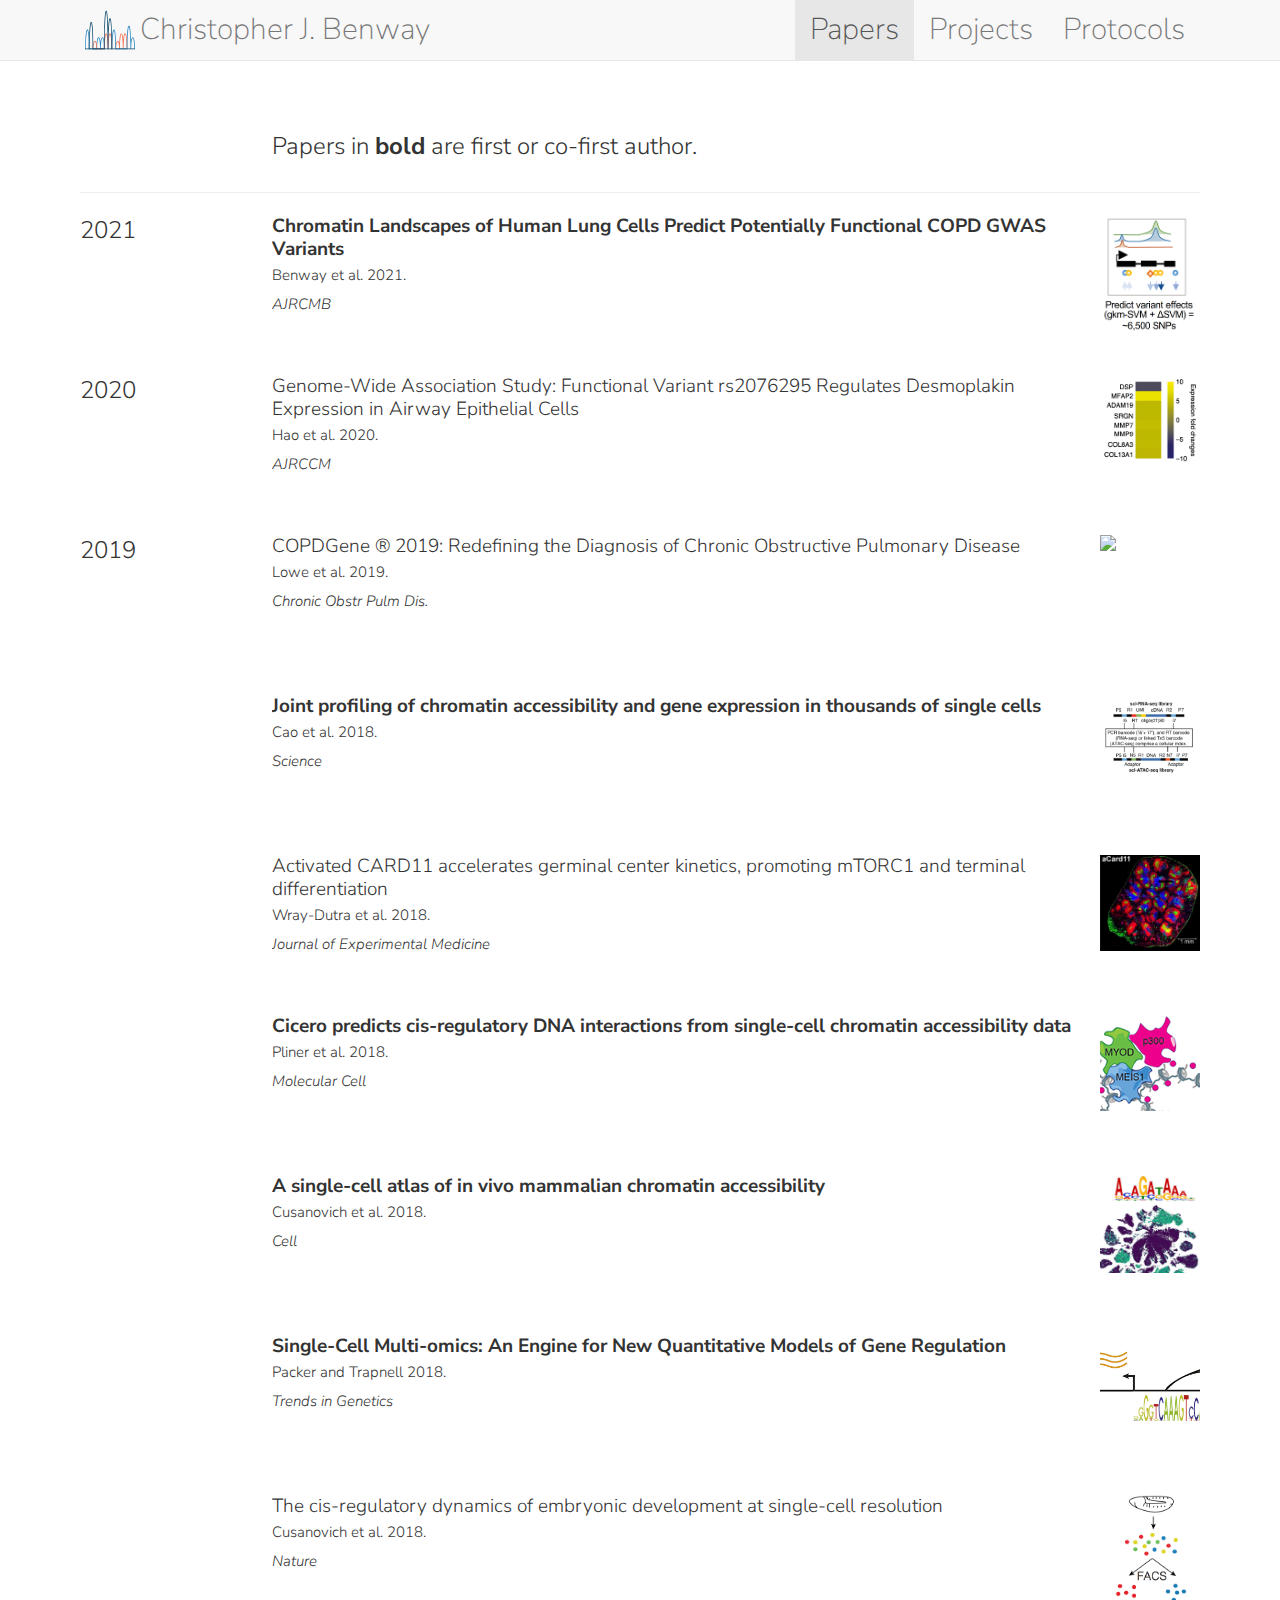
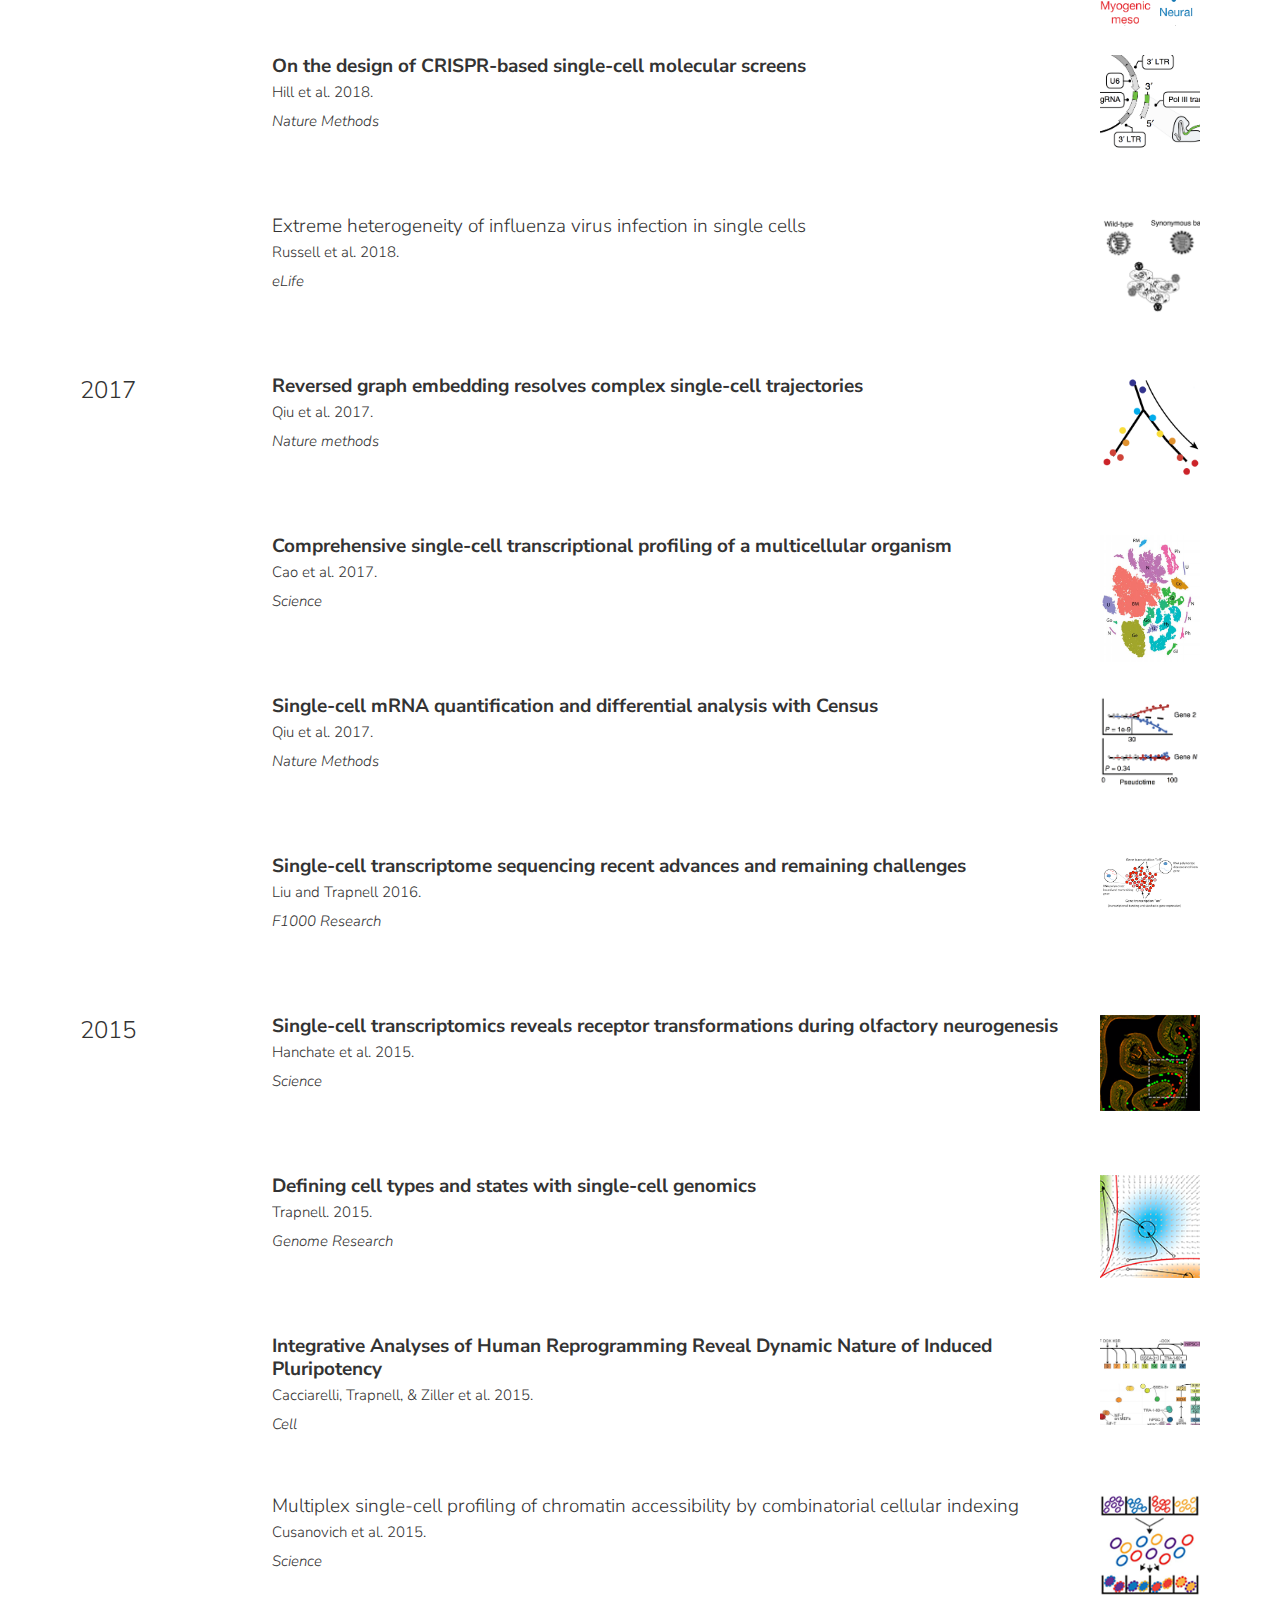
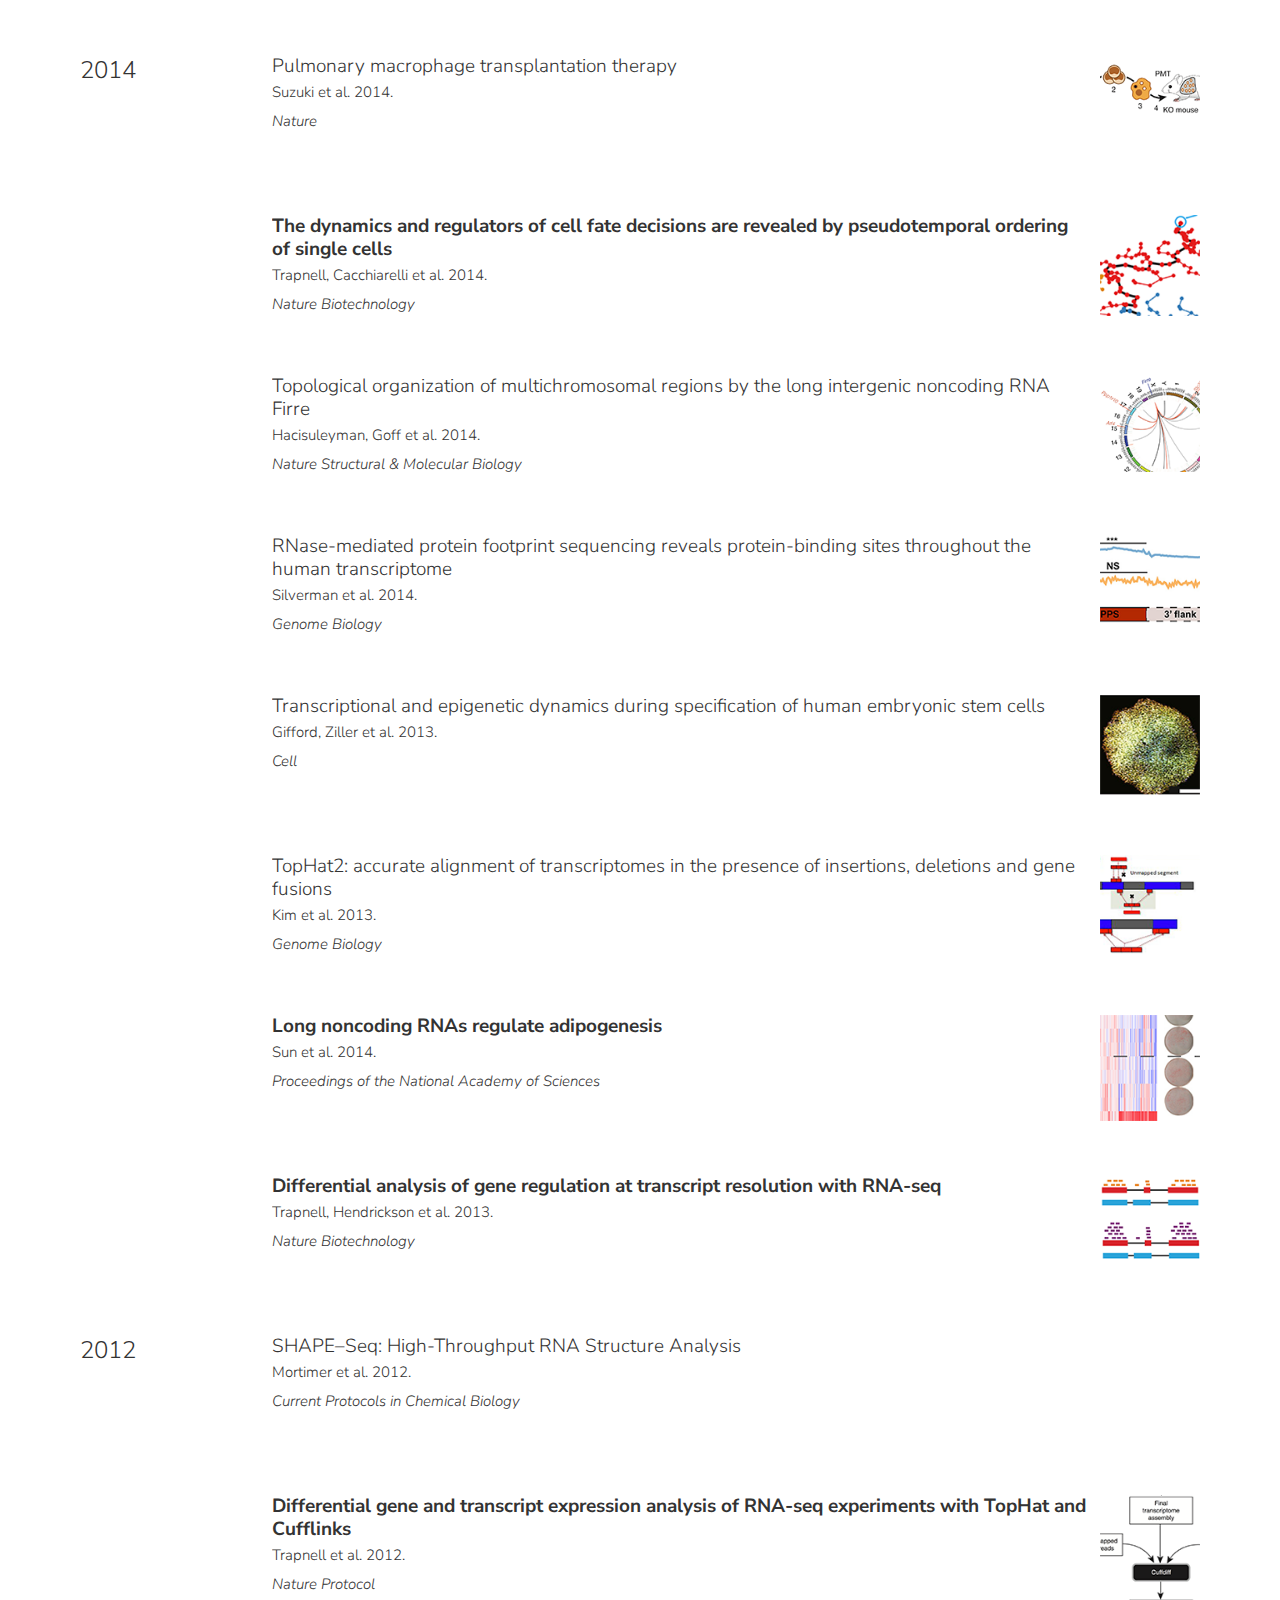
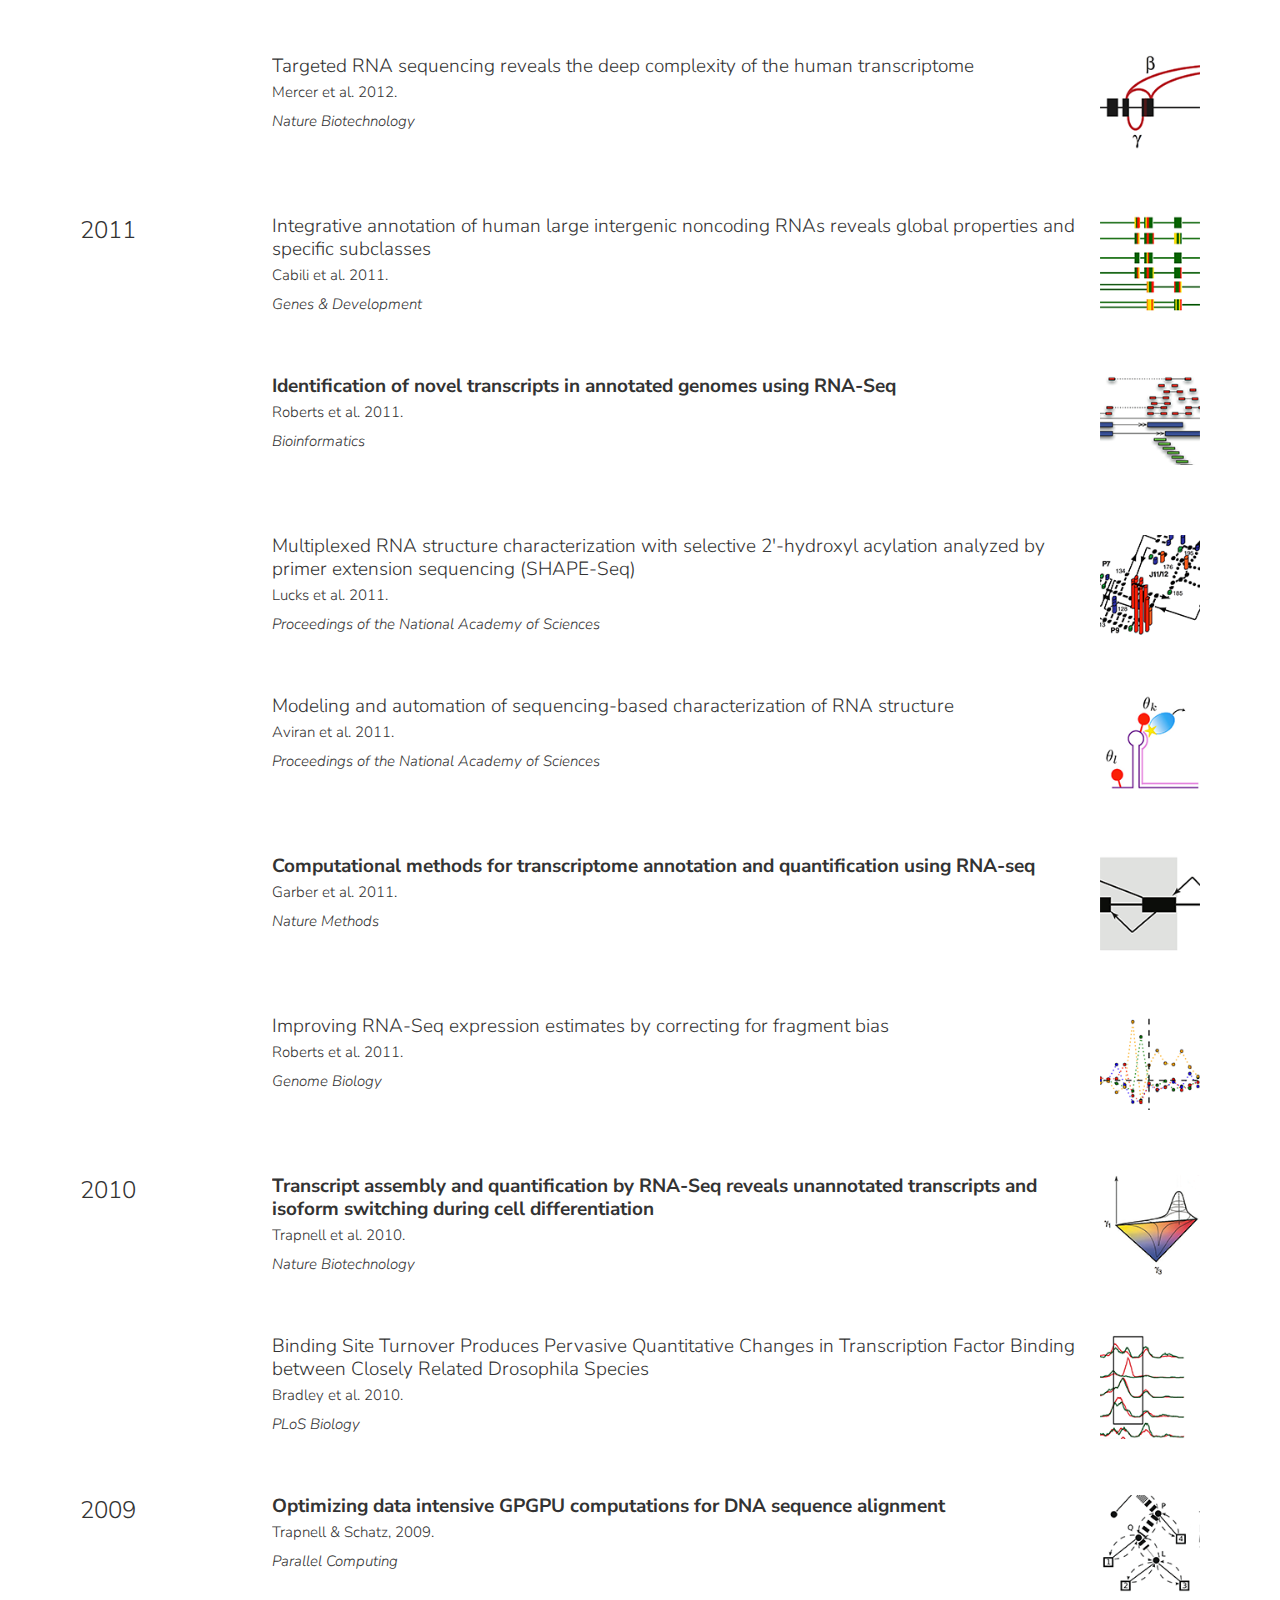
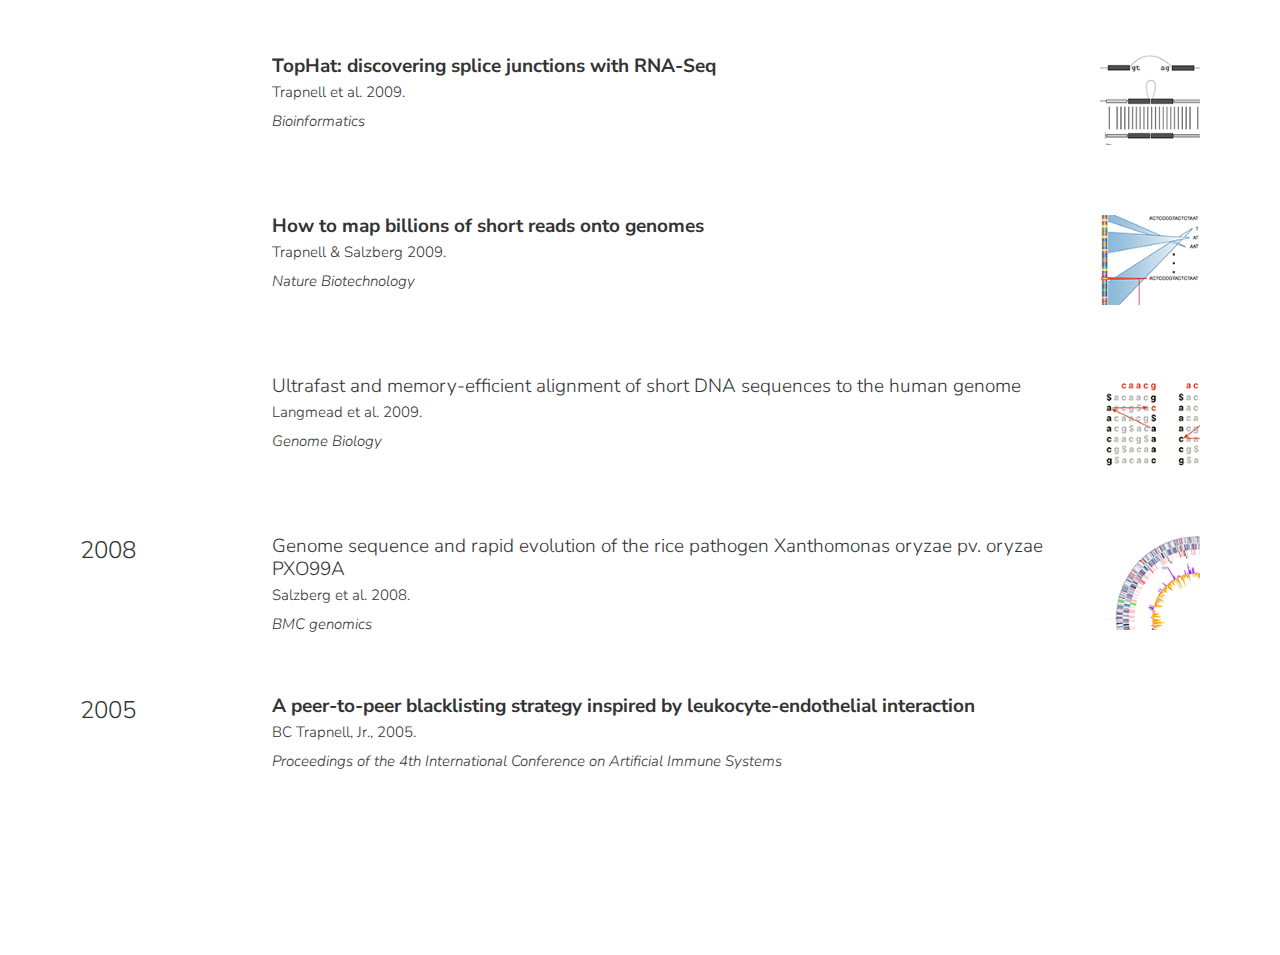
==== papers/index.html @ a35a1151 "Update index.html" ====
<!DOCTYPE html>
<html lang="en">

<head>
	<meta charset="utf-8"/>
	<title>Christopher J. Benway, Ph.D. / papers</title>
	<meta name="viewport" content="width=device-width, initial-scale=1.0">
	
    <!-- Customized Bootstrap + Font Awesome + Solarized -->
    <link href="/css/style.css" rel="stylesheet" media="screen">

	<!-- Favicon -->
	<link rel="shortcut icon" href="/images/favicon.png"/>	
			
	<!-- Google Analytics -->	
	<script>
		(function(i,s,o,g,r,a,m){i['GoogleAnalyticsObject']=r;i[r]=i[r]||function(){
		(i[r].q=i[r].q||[]).push(arguments)},i[r].l=1*new Date();a=s.createElement(o),
		m=s.getElementsByTagName(o)[0];a.async=1;a.src=g;m.parentNode.insertBefore(a,m)
		})(window,document,'script','//www.google-analytics.com/analytics.js','ga');

		ga('create', '269018817', 'cbenway.github.io');
		ga('send', 'pageview');

	</script>
			
</head>

<body>
	
	<div id="header">
		<nav class="navbar navbar-default navbar-static-top" role="navigation">	 
			<div class="container">	
				
				<div class="navbar-header">
					<object class="pull-left logo" data="/images/logo-cb-seq.svg"></object>
					<a class="navbar-brand" href="/">Christopher J. Benway</a>
				</div>
				
				<ul class="nav navbar-nav navbar-right">
                    <!-- 
                    <li>
                    
                    <a href="/blog/">blog</a>
                    </li> -->
					
					<li class="active">
					
					<a href="/papers/">Papers</a></li>
					
					<li>
					
					<a href="/projects/">Projects</a></li>	  
					
					<li>
					
					<a href="/team/">Protocols</a></li>	  	  
				</ul>
			</div>
		</nav>	
	</div>
	
	<div class="container">	

<div class="bigspacer"></div>	
<div class="row">
<div class="col-md-2"></div>
<div class="col-md-10">
	<div class="media">
	</div>
		<div class="media-body">
			<h3>Papers in <strong>bold</strong> are first or co-first author.</h3>
		</div>
</div>
</div>
<hr class="featurette-divider">

    
    

    <div class="row">
		<div class="col-md-2 paperbox">
				<div class="media-body">
				
				<div class="head media-heading" id="2021-ref" class="off">2021</div>
				
				</div>
		</div>
		<div class="col-md-10 paperbox">
			<div class="media">
  				<a class="pull-right" href="/papers/benway-atac/">
    				<img width=100 class="media-object" src="/images/papers/benway-atac-fig1.png">
  				</a>
 			 	<div class="media-body">
					
    				<div class="smallhead media-heading"><strong><a href="/papers/benway-atac/" class="off">Chromatin Landscapes of Human Lung Cells Predict Potentially Functional COPD GWAS Variants</a></strong></div>
					
					<p class="note">Benway et al. 2021.</p> <p class="note"><i>AJRCMB</i></p>
  				</div>
			</div>
        </div>
    </div><div class="bigspacer"></div>

    
    

    <div class="row">
		<div class="col-md-2 paperbox">
				<div class="media-body">
					
				<div class="head media-heading" id="2020-ref" class="off">2020</div>
					
				
				</div>
		</div>
		<div class="col-md-10 paperbox">
			<div class="media">
  				<a class="pull-right" href="/papers/hao-dsp/">
    				<img width=100 class="media-object" src="/images/papers/hao-dsp-fig5c.png">
  				</a>
 			 	<div class="media-body">
					
    				<div class="smallhead media-heading"><a href="/papers/hao-dsp/" class="off">Genome-Wide Association Study: Functional Variant rs2076295 Regulates Desmoplakin Expression in Airway Epithelial Cells
</a></div>
					
					<p class="note">Hao et al. 2020.</p> <p class="note"><i>AJRCCM</i></p>
  				</div>
			</div>
        </div>
    </div><div class="bigspacer"></div>
    
    <div class="row">
		<div class="col-md-2 paperbox">
				<div class="media-body">
				
					
					<div class="head media-heading" id="2019-ref" class="off">2019</div>
					
				
				</div>
		</div>
		<div class="col-md-10 paperbox">
			<div class="media">
  				<a class="pull-right" href="/papers/lowe-copd-2019/">
    				<img width=100 class="media-object" src="/images/papers/lowe-copd-2019-fig1.png">
  				</a>
 			 	<div class="media-body">
					  
					<div class="smallhead media-heading"><a href="/papers/lowe-copd-2019/" class="off">COPDGene ® 2019: Redefining the Diagnosis of Chronic Obstructive Pulmonary Disease</a></div>
					
					<p class="note">Lowe et al. 2019.</p> <p class="note"><i>Chronic Obstr Pulm Dis.</i></p>
  				</div>
			</div>
        </div>
    </div><div class="bigspacer"></div>

    
    

    <div class="row">
		<div class="col-md-2 paperbox">
				<div class="media-body">
				
					
				
				</div>
		</div>
		<div class="col-md-10 paperbox">
			<div class="media">
  				<a class="pull-right" href="/papers/cao-sci-car/">
    				<img width=100 class="media-object" src="/images/papers/cao-sci-car.png">
  				</a>
 			 	<div class="media-body">
					  
					<div class="smallhead media-heading"><strong><a href="/papers/cao-sci-car/" class="off">Joint profiling of chromatin accessibility and gene expression in thousands of single cells</a></strong></div>
					
					<p class="note">Cao et al. 2018.</p> <p class="note"><i>Science</i></p>
  				</div>
			</div>
        </div>
    </div><div class="bigspacer"></div>

    
    

    <div class="row">
		<div class="col-md-2 paperbox">
				<div class="media-body">
				
					
				
				</div>
		</div>
		<div class="col-md-10 paperbox">
			<div class="media">
  				<a class="pull-right" href="/papers/wray-dutra-card11/">
    				<img width=100 class="media-object" src="/images/papers/wray-dutra-card11.png">
  				</a>
 			 	<div class="media-body">
					
    				<div class="smallhead media-heading"><a href="/papers/wray-dutra-card11/" class="off">Activated CARD11 accelerates germinal center kinetics, promoting mTORC1 and terminal differentiation</a></div>
					
					<p class="note">Wray-Dutra et al. 2018.</p> <p class="note"><i>Journal of Experimental Medicine</i></p>
  				</div>
			</div>
        </div>
    </div><div class="bigspacer"></div>

    
    

    <div class="row">
		<div class="col-md-2 paperbox">
				<div class="media-body">
				
					
				
				</div>
		</div>
		<div class="col-md-10 paperbox">
			<div class="media">
  				<a class="pull-right" href="/papers/pliner-cicero/">
    				<img width=100 class="media-object" src="/images/papers/cicero.png">
  				</a>
 			 	<div class="media-body">
					  
					<div class="smallhead media-heading"><strong><a href="/papers/pliner-cicero/" class="off">Cicero predicts cis-regulatory DNA interactions from single-cell chromatin accessibility data</a></strong></div>
					
					<p class="note">Pliner et al. 2018.</p> <p class="note"><i>Molecular Cell</i></p>
  				</div>
			</div>
        </div>
    </div><div class="bigspacer"></div>

    
    

    <div class="row">
		<div class="col-md-2 paperbox">
				<div class="media-body">
				
					
				
				</div>
		</div>
		<div class="col-md-10 paperbox">
			<div class="media">
  				<a class="pull-right" href="/papers/cusanovich-mouse-atac/">
    				<img width=100 class="media-object" src="/images/papers/cusanovich-mouse-atac.png">
  				</a>
 			 	<div class="media-body">
					  
					<div class="smallhead media-heading"><strong><a href="/papers/cusanovich-mouse-atac/" class="off">A single-cell atlas of in vivo mammalian chromatin accessibility</a></strong></div>
					
					<p class="note">Cusanovich et al. 2018.</p> <p class="note"><i>Cell</i></p>
  				</div>
			</div>
        </div>
    </div><div class="bigspacer"></div>

    
    

    <div class="row">
		<div class="col-md-2 paperbox">
				<div class="media-body">
				
					
				
				</div>
		</div>
		<div class="col-md-10 paperbox">
			<div class="media">
  				<a class="pull-right" href="/papers/packer-sc-omics-review/">
    				<img width=100 class="media-object" src="/images/papers/packer-sc-omics.png">
  				</a>
 			 	<div class="media-body">
					  
					<div class="smallhead media-heading"><strong><a href="/papers/packer-sc-omics-review/" class="off">Single-Cell Multi-omics&#58; An Engine for New Quantitative Models of Gene Regulation</a></strong></div>
					
					<p class="note">Packer and Trapnell 2018.</p> <p class="note"><i>Trends in Genetics</i></p>
  				</div>
			</div>
        </div>
    </div><div class="bigspacer"></div>

    
    

    <div class="row">
		<div class="col-md-2 paperbox">
				<div class="media-body">
				
					
				
				</div>
		</div>
		<div class="col-md-10 paperbox">
			<div class="media">
  				<a class="pull-right" href="/papers/cusanovich_fly_embrogenesis/">
    				<img width=100 class="media-object" src="/images/papers/cusanovich_fly_embryogenesis.png">
  				</a>
 			 	<div class="media-body">
					
    				<div class="smallhead media-heading"><a href="/papers/cusanovich_fly_embrogenesis/" class="off">The cis-regulatory dynamics of embryonic development at single-cell resolution</a></div>
					
					<p class="note">Cusanovich et al. 2018.</p> <p class="note"><i>Nature</i></p>
  				</div>
			</div>
        </div>
    </div><div class="bigspacer"></div>

    
    

    <div class="row">
		<div class="col-md-2 paperbox">
				<div class="media-body">
				
					
				
				</div>
		</div>
		<div class="col-md-10 paperbox">
			<div class="media">
  				<a class="pull-right" href="/papers/ajhill_mcfaline-cropseq/">
    				<img width=100 class="media-object" src="/images/papers/crop-seq.png">
  				</a>
 			 	<div class="media-body">
					  
					<div class="smallhead media-heading"><strong><a href="/papers/ajhill_mcfaline-cropseq/" class="off">On the design of CRISPR-based single-cell molecular screens</a></strong></div>
					
					<p class="note">Hill et al. 2018.</p> <p class="note"><i>Nature Methods</i></p>
  				</div>
			</div>
        </div>
    </div><div class="bigspacer"></div>

    
    

    <div class="row">
		<div class="col-md-2 paperbox">
				<div class="media-body">
				
					
				
				</div>
		</div>
		<div class="col-md-10 paperbox">
			<div class="media">
  				<a class="pull-right" href="/papers/russell-elife-influenza-virus/">
    				<img width=100 class="media-object" src="/images/papers/russell-influenza.png">
  				</a>
 			 	<div class="media-body">
					
    				<div class="smallhead media-heading"><a href="/papers/russell-elife-influenza-virus/" class="off">Extreme heterogeneity of influenza virus infection in single cells</a></div>
					
					<p class="note">Russell et al. 2018.</p> <p class="note"><i>eLife</i></p>
  				</div>
			</div>
        </div>
    </div><div class="bigspacer"></div>

    
    

    <div class="row">
		<div class="col-md-2 paperbox">
				<div class="media-body">
				
					
					<div class="head media-heading" id="2018-ref" class="off">2017</div>
					
				
				</div>
		</div>
		<div class="col-md-10 paperbox">
			<div class="media">
  				<a class="pull-right" href="/papers/qiu-monocle2/">
    				<img width=100 class="media-object" src="/images/papers/monocle2.png">
  				</a>
 			 	<div class="media-body">
					  
					<div class="smallhead media-heading"><strong><a href="/papers/qiu-monocle2/" class="off">Reversed graph embedding resolves complex single-cell trajectories</a></strong></div>
					
					<p class="note">Qiu et al. 2017.</p> <p class="note"><i>Nature methods</i></p>
  				</div>
			</div>
        </div>
    </div><div class="bigspacer"></div>

    
    

    <div class="row">
		<div class="col-md-2 paperbox">
				<div class="media-body">
				
					
				
				</div>
		</div>
		<div class="col-md-10 paperbox">
			<div class="media">
  				<a class="pull-right" href="/papers/cao-scrnaseq-combinatorial-indexing/">
    				<img width=100 class="media-object" src="/images/papers/cao-combinatorial_tsne.png">
  				</a>
 			 	<div class="media-body">
					  
					<div class="smallhead media-heading"><strong><a href="/papers/cao-scrnaseq-combinatorial-indexing/" class="off">Comprehensive single-cell transcriptional profiling of a multicellular organism</a></strong></div>
					
					<p class="note">Cao et al. 2017.</p> <p class="note"><i>Science</i></p>
  				</div>
			</div>
        </div>
    </div><div class="bigspacer"></div>

    
    

    <div class="row">
		<div class="col-md-2 paperbox">
				<div class="media-body">
				
					
				
				</div>
		</div>
		<div class="col-md-10 paperbox">
			<div class="media">
  				<a class="pull-right" href="/papers/qiu-census/">
    				<img width=100 class="media-object" src="/images/papers/qiu-census.png">
  				</a>
 			 	<div class="media-body">
					  
					<div class="smallhead media-heading"><strong><a href="/papers/qiu-census/" class="off">Single-cell mRNA quantification and differential analysis with Census</a></strong></div>
					
					<p class="note">Qiu et al. 2017.</p> <p class="note"><i>Nature Methods</i></p>
  				</div>
			</div>
        </div>
    </div><div class="bigspacer"></div>

    
    

    <div class="row">
		<div class="col-md-2 paperbox">
				<div class="media-body">
				
					
				
				</div>
		</div>
		<div class="col-md-10 paperbox">
			<div class="media">
  				<a class="pull-right" href="/papers/liu-sc-genomics-f1000/">
    				<img width=100 class="media-object" src="/images/papers/liu-review.png">
  				</a>
 			 	<div class="media-body">
					  
					<div class="smallhead media-heading"><strong><a href="/papers/liu-sc-genomics-f1000/" class="off">Single-cell transcriptome sequencing recent advances and remaining challenges</a></strong></div>
					
					<p class="note">Liu and Trapnell 2016.</p> <p class="note"><i>F1000 Research</i></p>
  				</div>
			</div>
        </div>
    </div><div class="bigspacer"></div>

    
    

    <div class="row">
		<div class="col-md-2 paperbox">
				<div class="media-body">
				
					
					<div class="head media-heading" id="2016-ref" class="off">2015</div>
					
				
				</div>
		</div>
		<div class="col-md-10 paperbox">
			<div class="media">
  				<a class="pull-right" href="/papers/hanchate/">
    				<img width=100 class="media-object" src="/images/papers/hanchate-olfrs.png">
  				</a>
 			 	<div class="media-body">
					  
					<div class="smallhead media-heading"><strong><a href="/papers/hanchate/" class="off">Single-cell transcriptomics reveals receptor transformations during olfactory neurogenesis</a></strong></div>
					
					<p class="note">Hanchate et al. 2015.</p> <p class="note"><i>Science</i></p>
  				</div>
			</div>
        </div>
    </div><div class="bigspacer"></div>

    
    

    <div class="row">
		<div class="col-md-2 paperbox">
				<div class="media-body">
				
					
				
				</div>
		</div>
		<div class="col-md-10 paperbox">
			<div class="media">
  				<a class="pull-right" href="/papers/trapnell-sc-perspective/">
    				<img width=100 class="media-object" src="/images/papers/trapnell-sc-perspective.png">
  				</a>
 			 	<div class="media-body">
					  
					<div class="smallhead media-heading"><strong><a href="/papers/trapnell-sc-perspective/" class="off">Defining cell types and states with single-cell genomics</a></strong></div>
					
					<p class="note">Trapnell. 2015.</p> <p class="note"><i>Genome Research</i></p>
  				</div>
			</div>
        </div>
    </div><div class="bigspacer"></div>

    
    

    <div class="row">
		<div class="col-md-2 paperbox">
				<div class="media-body">
				
					
				
				</div>
		</div>
		<div class="col-md-10 paperbox">
			<div class="media">
  				<a class="pull-right" href="/papers/cacchiarelli-hift/">
    				<img width=100 class="media-object" src="/images/papers/cacchiarelli-hift.png">
  				</a>
 			 	<div class="media-body">
					  
					<div class="smallhead media-heading"><strong><a href="/papers/cacchiarelli-hift/" class="off">Integrative Analyses of Human Reprogramming Reveal Dynamic Nature of Induced Pluripotency</a></strong></div>
					
					<p class="note">Cacciarelli, Trapnell, & Ziller et al. 2015.</p> <p class="note"><i>Cell</i></p>
  				</div>
			</div>
        </div>
    </div><div class="bigspacer"></div>

    
    

    <div class="row">
		<div class="col-md-2 paperbox">
				<div class="media-body">
				
					
				
				</div>
		</div>
		<div class="col-md-10 paperbox">
			<div class="media">
  				<a class="pull-right" href="/papers/cusanovich/">
    				<img width=100 class="media-object" src="/images/papers/cusanovich-science.png">
  				</a>
 			 	<div class="media-body">
					
    				<div class="smallhead media-heading"><a href="/papers/cusanovich/" class="off">Multiplex single-cell profiling of chromatin accessibility by combinatorial cellular indexing</a></div>
					
					<p class="note">Cusanovich et al. 2015.</p> <p class="note"><i>Science</i></p>
  				</div>
			</div>
        </div>
    </div><div class="bigspacer"></div>

    
    

    <div class="row">
		<div class="col-md-2 paperbox">
				<div class="media-body">
				
					
					<div class="head media-heading" id="2015-ref" class="off">2014</div>
					
				
				</div>
		</div>
		<div class="col-md-10 paperbox">
			<div class="media">
  				<a class="pull-right" href="/papers/suzuki-pmt/">
    				<img width=100 class="media-object" src="/images/papers/suzuki-pmt.png">
  				</a>
 			 	<div class="media-body">
					
    				<div class="smallhead media-heading"><a href="/papers/suzuki-pmt/" class="off">Pulmonary macrophage transplantation therapy</a></div>
					
					<p class="note">Suzuki et al. 2014.</p> <p class="note"><i>Nature</i></p>
  				</div>
			</div>
        </div>
    </div><div class="bigspacer"></div>

    
    

    <div class="row">
		<div class="col-md-2 paperbox">
				<div class="media-body">
				
					
				
				</div>
		</div>
		<div class="col-md-10 paperbox">
			<div class="media">
  				<a class="pull-right" href="/papers/trapnell-cacchiarelli-monocle/">
    				<img width=100 class="media-object" src="/images/papers/trapnell-cacchiarelli-monocle.png">
  				</a>
 			 	<div class="media-body">
					  
					<div class="smallhead media-heading"><strong><a href="/papers/trapnell-cacchiarelli-monocle/" class="off">The dynamics and regulators of cell fate decisions are revealed by pseudotemporal ordering of single cells</a></strong></div>
					
					<p class="note">Trapnell, Cacchiarelli et al. 2014.</p> <p class="note"><i>Nature Biotechnology</i></p>
  				</div>
			</div>
        </div>
    </div><div class="bigspacer"></div>

    
    

    <div class="row">
		<div class="col-md-2 paperbox">
				<div class="media-body">
				
					
				
				</div>
		</div>
		<div class="col-md-10 paperbox">
			<div class="media">
  				<a class="pull-right" href="/papers/hacisuleyman-linc-firre/">
    				<img width=100 class="media-object" src="/images/papers/hacisuleyman-linc-firre.png">
  				</a>
 			 	<div class="media-body">
					
    				<div class="smallhead media-heading"><a href="/papers/hacisuleyman-linc-firre/" class="off">Topological organization of multichromosomal regions by the long intergenic noncoding RNA Firre</a></div>
					
					<p class="note">Hacisuleyman, Goff et al. 2014.</p> <p class="note"><i>Nature Structural & Molecular Biology</i></p>
  				</div>
			</div>
        </div>
    </div><div class="bigspacer"></div>

    
    

    <div class="row">
		<div class="col-md-2 paperbox">
				<div class="media-body">
				
					
				
				</div>
		</div>
		<div class="col-md-10 paperbox">
			<div class="media">
  				<a class="pull-right" href="/papers/silverman-rnase-footprinting/">
    				<img width=100 class="media-object" src="/images/papers/silverman-rnase-footprinting.png">
  				</a>
 			 	<div class="media-body">
					
    				<div class="smallhead media-heading"><a href="/papers/silverman-rnase-footprinting/" class="off">RNase-mediated protein footprint sequencing reveals protein-binding sites throughout the human transcriptome</a></div>
					
					<p class="note">Silverman et al. 2014.</p> <p class="note"><i>Genome Biology</i></p>
  				</div>
			</div>
        </div>
    </div><div class="bigspacer"></div>

    
    

    <div class="row">
		<div class="col-md-2 paperbox">
				<div class="media-body">
				
					
				
				</div>
		</div>
		<div class="col-md-10 paperbox">
			<div class="media">
  				<a class="pull-right" href="/papers/gifford-ziller-esc-epigenetics/">
    				<img width=100 class="media-object" src="/images/papers/gifford-ziller-esc-epigenetics.png">
  				</a>
 			 	<div class="media-body">
					
    				<div class="smallhead media-heading"><a href="/papers/gifford-ziller-esc-epigenetics/" class="off">Transcriptional and epigenetic dynamics during specification of human embryonic stem cells</a></div>
					
					<p class="note">Gifford, Ziller et al. 2013.</p> <p class="note"><i>Cell</i></p>
  				</div>
			</div>
        </div>
    </div><div class="bigspacer"></div>

    
    

    <div class="row">
		<div class="col-md-2 paperbox">
				<div class="media-body">
				
					
				
				</div>
		</div>
		<div class="col-md-10 paperbox">
			<div class="media">
  				<a class="pull-right" href="/papers/kim-tophat2/">
    				<img width=100 class="media-object" src="/images/papers/kim-tophat2.png">
  				</a>
 			 	<div class="media-body">
					
    				<div class="smallhead media-heading"><a href="/papers/kim-tophat2/" class="off">TopHat2: accurate alignment of transcriptomes in the presence of insertions, deletions and gene fusions</a></div>
					
					<p class="note">Kim et al. 2013.</p> <p class="note"><i>Genome Biology</i></p>
  				</div>
			</div>
        </div>
    </div><div class="bigspacer"></div>

    
    

    <div class="row">
		<div class="col-md-2 paperbox">
				<div class="media-body">
				
					
				
				</div>
		</div>
		<div class="col-md-10 paperbox">
			<div class="media">
  				<a class="pull-right" href="/papers/sun-adipose-lincs/">
    				<img width=100 class="media-object" src="/images/papers/sun-adipose-lincs.png">
  				</a>
 			 	<div class="media-body">
					  
					<div class="smallhead media-heading"><strong><a href="/papers/sun-adipose-lincs/" class="off">Long noncoding RNAs regulate adipogenesis</a></strong></div>
					
					<p class="note">Sun et al. 2014.</p> <p class="note"><i>Proceedings of the National Academy of Sciences</i></p>
  				</div>
			</div>
        </div>
    </div><div class="bigspacer"></div>

    
    

    <div class="row">
		<div class="col-md-2 paperbox">
				<div class="media-body">
				
					
				
				</div>
		</div>
		<div class="col-md-10 paperbox">
			<div class="media">
  				<a class="pull-right" href="/papers/trapnell-cuffdiff2/">
    				<img width=100 class="media-object" src="/images/papers/trapnell-cuffdiff2.png">
  				</a>
 			 	<div class="media-body">
					  
					<div class="smallhead media-heading"><strong><a href="/papers/trapnell-cuffdiff2/" class="off">Differential analysis of gene regulation at transcript resolution with RNA-seq</a></strong></div>
					
					<p class="note">Trapnell, Hendrickson et al. 2013.</p> <p class="note"><i>Nature Biotechnology</i></p>
  				</div>
			</div>
        </div>
    </div><div class="bigspacer"></div>

    
    

    <div class="row">
		<div class="col-md-2 paperbox">
				<div class="media-body">
				
					
					<div class="head media-heading" id="2013-ref" class="off">2012</div>
					
				
				</div>
		</div>
		<div class="col-md-10 paperbox">
			<div class="media">
  				<a class="pull-right" href="/papers/lucks-shape-protocol/">
    				<img width=100 class="media-object" src="">
  				</a>
 			 	<div class="media-body">
					
    				<div class="smallhead media-heading"><a href="/papers/lucks-shape-protocol/" class="off">SHAPE–Seq: High‐Throughput RNA Structure Analysis</a></div>
					
					<p class="note">Mortimer et al. 2012.</p> <p class="note"><i>Current Protocols in Chemical Biology</i></p>
  				</div>
			</div>
        </div>
    </div><div class="bigspacer"></div>

    
    

    <div class="row">
		<div class="col-md-2 paperbox">
				<div class="media-body">
				
					
				
				</div>
		</div>
		<div class="col-md-10 paperbox">
			<div class="media">
  				<a class="pull-right" href="/papers/trapnell-tuxedo-protocol/">
    				<img width=100 class="media-object" src="/images/papers/trapnell-tuxedo-protocol.png">
  				</a>
 			 	<div class="media-body">
					  
					<div class="smallhead media-heading"><strong><a href="/papers/trapnell-tuxedo-protocol/" class="off">Differential gene and transcript expression analysis of RNA-seq experiments with TopHat and Cufflinks</a></strong></div>
					
					<p class="note">Trapnell et al. 2012.</p> <p class="note"><i>Nature Protocol</i></p>
  				</div>
			</div>
        </div>
    </div><div class="bigspacer"></div>

    
    

    <div class="row">
		<div class="col-md-2 paperbox">
				<div class="media-body">
				
					
				
				</div>
		</div>
		<div class="col-md-10 paperbox">
			<div class="media">
  				<a class="pull-right" href="/papers/mercer-capture-seq/">
    				<img width=100 class="media-object" src="/images/papers/mercer-capture-seq.png">
  				</a>
 			 	<div class="media-body">
					
    				<div class="smallhead media-heading"><a href="/papers/mercer-capture-seq/" class="off">Targeted RNA sequencing reveals the deep complexity of the human transcriptome</a></div>
					
					<p class="note">Mercer et al. 2012.</p> <p class="note"><i>Nature Biotechnology</i></p>
  				</div>
			</div>
        </div>
    </div><div class="bigspacer"></div>

    
    

    <div class="row">
		<div class="col-md-2 paperbox">
				<div class="media-body">
				
					
					<div class="head media-heading" id="2012-ref" class="off">2011</div>
					
				
				</div>
		</div>
		<div class="col-md-10 paperbox">
			<div class="media">
  				<a class="pull-right" href="/papers/cabili-lincRNA-catalog/">
    				<img width=100 class="media-object" src="/images/papers/cabili-lincRNA-catalog.png">
  				</a>
 			 	<div class="media-body">
					
    				<div class="smallhead media-heading"><a href="/papers/cabili-lincRNA-catalog/" class="off">Integrative annotation of human large intergenic noncoding RNAs reveals global properties and specific subclasses</a></div>
					
					<p class="note">Cabili et al. 2011.</p> <p class="note"><i>Genes & Development</i></p>
  				</div>
			</div>
        </div>
    </div><div class="bigspacer"></div>

    
    

    <div class="row">
		<div class="col-md-2 paperbox">
				<div class="media-body">
				
					
				
				</div>
		</div>
		<div class="col-md-10 paperbox">
			<div class="media">
  				<a class="pull-right" href="/papers/roberts-RABT/">
    				<img width=100 class="media-object" src="/images/papers/roberts-RABT.png">
  				</a>
 			 	<div class="media-body">
					  
					<div class="smallhead media-heading"><strong><a href="/papers/roberts-RABT/" class="off">Identification of novel transcripts in annotated genomes using RNA-Seq</a></strong></div>
					
					<p class="note">Roberts et al. 2011.</p> <p class="note"><i>Bioinformatics</i></p>
  				</div>
			</div>
        </div>
    </div><div class="bigspacer"></div>

    
    

    <div class="row">
		<div class="col-md-2 paperbox">
				<div class="media-body">
				
					
				
				</div>
		</div>
		<div class="col-md-10 paperbox">
			<div class="media">
  				<a class="pull-right" href="/papers/lucks-shape-seq-pnas/">
    				<img width=100 class="media-object" src="/images/papers/lucks-shape-seq-pnas.png">
  				</a>
 			 	<div class="media-body">
					
    				<div class="smallhead media-heading"><a href="/papers/lucks-shape-seq-pnas/" class="off">Multiplexed RNA structure characterization with selective 2'-hydroxyl acylation analyzed by primer extension sequencing (SHAPE-Seq)</a></div>
					
					<p class="note">Lucks et al. 2011.</p> <p class="note"><i>Proceedings of the National Academy of Sciences</i></p>
  				</div>
			</div>
        </div>
    </div><div class="bigspacer"></div>

    
    

    <div class="row">
		<div class="col-md-2 paperbox">
				<div class="media-body">
				
					
				
				</div>
		</div>
		<div class="col-md-10 paperbox">
			<div class="media">
  				<a class="pull-right" href="/papers/aviran-shape-seq-pnas/">
    				<img width=100 class="media-object" src="/images/papers/aviran-shape-seq-pnas.png">
  				</a>
 			 	<div class="media-body">
					
    				<div class="smallhead media-heading"><a href="/papers/aviran-shape-seq-pnas/" class="off">Modeling and automation of sequencing-based characterization of RNA structure</a></div>
					
					<p class="note">Aviran et al. 2011.</p> <p class="note"><i>Proceedings of the National Academy of Sciences</i></p>
  				</div>
			</div>
        </div>
    </div><div class="bigspacer"></div>

    
    

    <div class="row">
		<div class="col-md-2 paperbox">
				<div class="media-body">
				
					
				
				</div>
		</div>
		<div class="col-md-10 paperbox">
			<div class="media">
  				<a class="pull-right" href="/papers/garber-rna-seq-review/">
    				<img width=100 class="media-object" src="/images/papers/garber-rna-seq-review.png">
  				</a>
 			 	<div class="media-body">
					  
					<div class="smallhead media-heading"><strong><a href="/papers/garber-rna-seq-review/" class="off">Computational methods for transcriptome annotation and quantification using RNA-seq</a></strong></div>
					
					<p class="note">Garber et al. 2011.</p> <p class="note"><i>Nature Methods</i></p>
  				</div>
			</div>
        </div>
    </div><div class="bigspacer"></div>

    
    

    <div class="row">
		<div class="col-md-2 paperbox">
				<div class="media-body">
				
					
				
				</div>
		</div>
		<div class="col-md-10 paperbox">
			<div class="media">
  				<a class="pull-right" href="/papers/roberts-rna-seq-bias/">
    				<img width=100 class="media-object" src="/images/papers/roberts-rna-seq-bias.png">
  				</a>
 			 	<div class="media-body">
					
    				<div class="smallhead media-heading"><a href="/papers/roberts-rna-seq-bias/" class="off">Improving RNA-Seq expression estimates by correcting for fragment bias</a></div>
					
					<p class="note">Roberts et al. 2011.</p> <p class="note"><i>Genome Biology</i></p>
  				</div>
			</div>
        </div>
    </div><div class="bigspacer"></div>

    
    

    <div class="row">
		<div class="col-md-2 paperbox">
				<div class="media-body">
				
					
					<div class="head media-heading" id="2011-ref" class="off">2010</div>
					
				
				</div>
		</div>
		<div class="col-md-10 paperbox">
			<div class="media">
  				<a class="pull-right" href="/papers/trapnell-cufflinks/">
    				<img width=100 class="media-object" src="/images/papers/trapnell-cufflinks.png">
  				</a>
 			 	<div class="media-body">
					  
					<div class="smallhead media-heading"><strong><a href="/papers/trapnell-cufflinks/" class="off">Transcript assembly and quantification by RNA-Seq reveals unannotated transcripts and isoform switching during cell differentiation</a></strong></div>
					
					<p class="note">Trapnell et al. 2010.</p> <p class="note"><i>Nature Biotechnology</i></p>
  				</div>
			</div>
        </div>
    </div><div class="bigspacer"></div>

    
    

    <div class="row">
		<div class="col-md-2 paperbox">
				<div class="media-body">
				
					
				
				</div>
		</div>
		<div class="col-md-10 paperbox">
			<div class="media">
  				<a class="pull-right" href="/papers/bradley-binding-sites/">
    				<img width=100 class="media-object" src="/images/papers/bradley-binding-sites.png">
  				</a>
 			 	<div class="media-body">
					
    				<div class="smallhead media-heading"><a href="/papers/bradley-binding-sites/" class="off">Binding Site Turnover Produces Pervasive Quantitative Changes in Transcription Factor Binding between Closely Related Drosophila Species</a></div>
					
					<p class="note">Bradley et al. 2010.</p> <p class="note"><i>PLoS Biology</i></p>
  				</div>
			</div>
        </div>
    </div><div class="bigspacer"></div>

    
    

    <div class="row">
		<div class="col-md-2 paperbox">
				<div class="media-body">
				
					
					<div class="head media-heading" id="2010-ref" class="off">2009</div>
					
				
				</div>
		</div>
		<div class="col-md-10 paperbox">
			<div class="media">
  				<a class="pull-right" href="/papers/trapnell-schatz-optimizing-gpgpu/">
    				<img width=100 class="media-object" src="/images/papers/trapnell-schatz-optimizing-gpgpu.png">
  				</a>
 			 	<div class="media-body">
					  
					<div class="smallhead media-heading"><strong><a href="/papers/trapnell-schatz-optimizing-gpgpu/" class="off">Optimizing data intensive GPGPU computations for DNA sequence alignment</a></strong></div>
					
					<p class="note">Trapnell & Schatz, 2009.</p> <p class="note"><i>Parallel Computing</i></p>
  				</div>
			</div>
        </div>
    </div><div class="bigspacer"></div>

    
    

    <div class="row">
		<div class="col-md-2 paperbox">
				<div class="media-body">
				
					
				
				</div>
		</div>
		<div class="col-md-10 paperbox">
			<div class="media">
  				<a class="pull-right" href="/papers/trapnell-tophat/">
    				<img width=100 class="media-object" src="/images/papers/trapnell-tophat.png">
  				</a>
 			 	<div class="media-body">
					  
					<div class="smallhead media-heading"><strong><a href="/papers/trapnell-tophat/" class="off">TopHat: discovering splice junctions with RNA-Seq</a></strong></div>
					
					<p class="note">Trapnell et al. 2009.</p> <p class="note"><i>Bioinformatics</i></p>
  				</div>
			</div>
        </div>
    </div><div class="bigspacer"></div>

    
    

    <div class="row">
		<div class="col-md-2 paperbox">
				<div class="media-body">
				
					
				
				</div>
		</div>
		<div class="col-md-10 paperbox">
			<div class="media">
  				<a class="pull-right" href="/papers/trapnell-salzberg-mapping-review/">
    				<img width=100 class="media-object" src="/images/papers/trapnell-salzberg-mapping-review.png">
  				</a>
 			 	<div class="media-body">
					  
					<div class="smallhead media-heading"><strong><a href="/papers/trapnell-salzberg-mapping-review/" class="off">How to map billions of short reads onto genomes</a></strong></div>
					
					<p class="note">Trapnell & Salzberg 2009.</p> <p class="note"><i>Nature Biotechnology</i></p>
  				</div>
			</div>
        </div>
    </div><div class="bigspacer"></div>

    
    

    <div class="row">
		<div class="col-md-2 paperbox">
				<div class="media-body">
				
					
				
				</div>
		</div>
		<div class="col-md-10 paperbox">
			<div class="media">
  				<a class="pull-right" href="/papers/langmead-bowtie/">
    				<img width=100 class="media-object" src="/images/papers/langmead-bowtie.png">
  				</a>
 			 	<div class="media-body">
					
    				<div class="smallhead media-heading"><a href="/papers/langmead-bowtie/" class="off">Ultrafast and memory-efficient alignment of short DNA sequences to the human genome</a></div>
					
					<p class="note">Langmead et al. 2009.</p> <p class="note"><i>Genome Biology</i></p>
  				</div>
			</div>
        </div>
    </div><div class="bigspacer"></div>

    
    

    <div class="row">
		<div class="col-md-2 paperbox">
				<div class="media-body">
				
					
					<div class="head media-heading" id="2009-ref" class="off">2008</div>
					
				
				</div>
		</div>
		<div class="col-md-10 paperbox">
			<div class="media">
  				<a class="pull-right" href="/papers/salzberg-xanthomonas/">
    				<img width=100 class="media-object" src="/images/papers/salzberg-xanthomonas.png">
  				</a>
 			 	<div class="media-body">
					
    				<div class="smallhead media-heading"><a href="/papers/salzberg-xanthomonas/" class="off">Genome sequence and rapid evolution of the rice pathogen Xanthomonas oryzae pv. oryzae PXO99A</a></div>
					
					<p class="note">Salzberg et al. 2008.</p> <p class="note"><i>BMC genomics</i></p>
  				</div>
			</div>
        </div>
    </div><div class="bigspacer"></div>

    
    

    <div class="row">
		<div class="col-md-2 paperbox">
				<div class="media-body">
				
					
					<div class="head media-heading" id="2008-ref" class="off">2005</div>
					
				
				</div>
		</div>
		<div class="col-md-10 paperbox">
			<div class="media">
  				<a class="pull-right" href="/papers/trapnell-p2p-immune/">
    				<img width=100 class="media-object" src="">
  				</a>
 			 	<div class="media-body">
					  
					<div class="smallhead media-heading"><strong><a href="/papers/trapnell-p2p-immune/" class="off">A peer-to-peer blacklisting strategy inspired by leukocyte-endothelial interaction</a></strong></div>
					
					<p class="note">BC Trapnell, Jr., 2005.</p> <p class="note"><i>Proceedings of the 4th International Conference on Artificial Immune Systems</i></p>
  				</div>
			</div>
        </div>
    </div><div class="bigspacer"></div>

</div><div class="bigspacer"></div>

	
	</div>
		
	<div id="footer"><span style="display:none">foo</span></div>
	    		
	<!-- MathJax support -->
	<script type="text/javascript"
	 src="http://cdn.mathjax.org/mathjax/latest/MathJax.js?config=TeX-AMS-MML_HTMLorMML"></script>
	<!-- MathJax config -->
	<script src="/js/mathjax.config.js"></script>	
			
</body>
</html>
---- css/style.css ----
@import url(//fonts.googleapis.com/css?family=Nunito+Sans);
/*!
 * Bootstrap v3.0.0
 *
 * Copyright 2013 Twitter, Inc
 * Licensed under the Apache License v2.0
 * http://www.apache.org/licenses/LICENSE-2.0
 *
 * Designed and built with all the love in the world by @mdo and @fat.
 */
/*! normalize.css v2.1.0 | MIT License | git.io/normalize */
article,
aside,
details,
figcaption,
figure,
footer,
header,
hgroup,
main,
nav,
section,
summary {
  display: block;
}
audio,
canvas,
video {
  display: inline-block;
}
audio:not([controls]) {
  display: none;
  height: 0;
}
[hidden] {
  display: none;
}
html {
  font-family: sans-serif;
  -webkit-text-size-adjust: 100%;
  -ms-text-size-adjust: 100%;
}
body {
  margin: 0;
}
a:focus {
  outline: thin dotted;
}
a:active,
a:hover {
  outline: 0;
}
h1 {
  font-size: 2em;
  margin: 0.67em 0;
}
abbr[title] {
  border-bottom: 1px dotted;
}
b,
strong {
  font-weight: bold;
}
dfn {
  font-style: italic;
}
hr {
  -moz-box-sizing: content-box;
  box-sizing: content-box;
  height: 0;
}
mark {
  background: #ff0;
  color: #000;
}
code,
kbd,
pre,
samp {
  font-family: monospace, serif;
  font-size: 1em;
}
pre {
  white-space: pre-wrap;
}
q {
  quotes: "\201C" "\201D" "\2018" "\2019";
}
small {
  font-size: 80%;
}
sub,
sup {
  font-size: 75%;
  line-height: 0;
  position: relative;
  vertical-align: baseline;
}
sup {
  top: -0.5em;
}
sub {
  bottom: -0.25em;
}
img {
  border: 0;
}
svg:not(:root) {
  overflow: hidden;
}
figure {
  margin: 0;
}
fieldset {
  border: 1px solid #c0c0c0;
  margin: 0 2px;
  padding: 0.35em 0.625em 0.75em;
}
legend {
  border: 0;
  padding: 0;
}
button,
input,
select,
textarea {
  font-family: inherit;
  font-size: 100%;
  margin: 0;
}
button,
input {
  line-height: normal;
}
button,
select {
  text-transform: none;
}
button,
html input[type="button"],
input[type="reset"],
input[type="submit"] {
  -webkit-appearance: button;
  cursor: pointer;
}
button[disabled],
html input[disabled] {
  cursor: default;
}
input[type="checkbox"],
input[type="radio"] {
  box-sizing: border-box;
  padding: 0;
}
input[type="search"] {
  -webkit-appearance: textfield;
  -moz-box-sizing: content-box;
  -webkit-box-sizing: content-box;
  box-sizing: content-box;
}
input[type="search"]::-webkit-search-cancel-button,
input[type="search"]::-webkit-search-decoration {
  -webkit-appearance: none;
}
button::-moz-focus-inner,
input::-moz-focus-inner {
  border: 0;
  padding: 0;
}
textarea {
  overflow: auto;
  vertical-align: top;
}
table {
  border-collapse: collapse;
  border-spacing: 0;
}
@media print {
  * {
    text-shadow: none !important;
    color: #000 !important;
    background: transparent !important;
    box-shadow: none !important;
  }
  a,
  a:visited {
    text-decoration: underline;
  }
  a[href]:after {
    content: " (" attr(href) ")";
  }
  abbr[title]:after {
    content: " (" attr(title) ")";
  }
  .ir a:after,
  a[href^="javascript:"]:after,
  a[href^="#"]:after {
    content: "";
  }
  pre,
  blockquote {
    border: 1px solid #999;
    page-break-inside: avoid;
  }
  thead {
    display: table-header-group;
  }
  tr,
  img {
    page-break-inside: avoid;
  }
  img {
    max-width: 100% !important;
  }
  @page {
    margin: 2cm .5cm;
  }
  p,
  h2,
  h3 {
    orphans: 3;
    widows: 3;
  }
  h2,
  h3 {
    page-break-after: avoid;
  }
  .navbar {
    display: none;
  }
  .table td,
  .table th {
    background-color: #fff !important;
  }
  .btn > .caret,
  .dropup > .btn > .caret {
    border-top-color: #000 !important;
  }
  .label {
    border: 1px solid #000;
  }
  .table {
    border-collapse: collapse !important;
  }
  .table-bordered th,
  .table-bordered td {
    border: 1px solid #ddd !important;
  }
}
*,
*:before,
*:after {
  -webkit-box-sizing: border-box;
  -moz-box-sizing: border-box;
  box-sizing: border-box;
}
html {
  font-size: 62.5%;
  -webkit-tap-highlight-color: rgba(0, 0, 0, 0);
}
body {
  font-family: "Nunito Sans", "Helvetica Neue", Helvetica, Arial, sans-serif;
  font-size: 14px;
  line-height: 1.6;
  color: #333333;
  background-color: #ffffff;
}
input,
button,
select,
textarea {
  font-family: inherit;
  font-size: inherit;
  line-height: inherit;
}
button,
input,
select[multiple],
textarea {
  background-image: none;
}
a {
  color: #dd2d2d;
  text-decoration: none;
}
a:hover,
a:focus {
  color: #a31a1a;
  text-decoration: underline;
}
a:focus {
  outline: thin dotted #333;
  outline: 5px auto -webkit-focus-ring-color;
  outline-offset: -2px;
}
img {
  vertical-align: middle;
}
.img-responsive {
  display: block;
  max-width: 100%;
  height: auto;
}
.img-rounded {
  border-radius: 6px;
}
.img-thumbnail {
  padding: 4px;
  line-height: 1.6;
  background-color: #ffffff;
  border: 1px solid #dddddd;
  border-radius: 4px;
  -webkit-transition: all 0.2s ease-in-out;
  transition: all 0.2s ease-in-out;
  display: inline-block;
  max-width: 100%;
  height: auto;
}
.img-circle {
  border-radius: 50%;
}
hr {
  margin-top: 22px;
  margin-bottom: 22px;
  border: 0;
  border-top: 1px solid #eeeeee;
}
.sr-only {
  position: absolute;
  width: 1px;
  height: 1px;
  margin: -1px;
  padding: 0;
  overflow: hidden;
  clip: rect(0 0 0 0);
  border: 0;
}
p {
  margin: 0 0 11px;
}
.lead {
  margin-bottom: 22px;
  font-size: 16.1px;
  font-weight: 200;
  line-height: 1.4;
}
@media (min-width: 768px) {
  .lead {
    font-size: 21px;
  }
}
small {
  font-size: 85%;
}
cite {
  font-style: normal;
}
.text-muted {
  color: #999999;
}
.text-primary {
  color: #dd2d2d;
}
.text-warning {
  color: #c09853;
}
.text-danger {
  color: #b94a48;
}
.text-success {
  color: #468847;
}
.text-info {
  color: #3a87ad;
}
.text-left {
  text-align: left;
}
.text-right {
  text-align: right;
}
.text-center {
  text-align: center;
}
h1,
h2,
h3,
h4,
h5,
h6,
.h1,
.h2,
.h3,
.h4,
.h5,
.h6 {
  font-family: "Nunito Sans", "Helvetica Neue", Helvetica, Arial, sans-serif;
  font-weight: 700;
  line-height: 1.1;
}
h1 small,
h2 small,
h3 small,
h4 small,
h5 small,
h6 small,
.h1 small,
.h2 small,
.h3 small,
.h4 small,
.h5 small,
.h6 small {
  font-weight: normal;
  line-height: 1;
  color: #999999;
}
h1,
h2,
h3 {
  margin-top: 22px;
  margin-bottom: 11px;
}
h4,
h5,
h6 {
  margin-top: 11px;
  margin-bottom: 11px;
}
h1,
.h1 {
  font-size: 36px;
}
h2,
.h2 {
  font-size: 30px;
}
h3,
.h3 {
  font-size: 24px;
}
h4,
.h4 {
  font-size: 18px;
}
h5,
.h5 {
  font-size: 14px;
}
h6,
.h6 {
  font-size: 12px;
}
h1 small,
.h1 small {
  font-size: 24px;
}
h2 small,
.h2 small {
  font-size: 18px;
}
h3 small,
.h3 small,
h4 small,
.h4 small {
  font-size: 14px;
}
.page-header {
  padding-bottom: 10px;
  margin: 44px 0 22px;
  border-bottom: 1px solid #eeeeee;
}
ul,
ol {
  margin-top: 0;
  margin-bottom: 11px;
}
ul ul,
ol ul,
ul ol,
ol ol {
  margin-bottom: 0;
}
.list-unstyled {
  padding-left: 0;
  list-style: none;
}
.list-inline {
  padding-left: 0;
  list-style: none;
}
.list-inline > li {
  display: inline-block;
  padding-left: 5px;
  padding-right: 5px;
}
dl {
  margin-bottom: 22px;
}
dt,
dd {
  line-height: 1.6;
}
dt {
  font-weight: bold;
}
dd {
  margin-left: 0;
}
@media (min-width: 768px) {
  .dl-horizontal dt {
    float: left;
    width: 160px;
    clear: left;
    text-align: right;
    overflow: hidden;
    text-overflow: ellipsis;
    white-space: nowrap;
  }
  .dl-horizontal dd {
    margin-left: 180px;
  }
  .dl-horizontal dd:before,
  .dl-horizontal dd:after {
    content: " ";
    /* 1 */
    display: table;
    /* 2 */
  }
  .dl-horizontal dd:after {
    clear: both;
  }
  .dl-horizontal dd:before,
  .dl-horizontal dd:after {
    content: " ";
    /* 1 */
    display: table;
    /* 2 */
  }
  .dl-horizontal dd:after {
    clear: both;
  }
}
abbr[title],
abbr[data-original-title] {
  cursor: help;
  border-bottom: 1px dotted #999999;
}
abbr.initialism {
  font-size: 90%;
  text-transform: uppercase;
}
blockquote {
  padding: 11px 22px;
  margin: 0 0 22px;
  border-left: 5px solid #eeeeee;
}
blockquote p {
  font-size: 17.5px;
  font-weight: 300;
  line-height: 1.25;
}
blockquote p:last-child {
  margin-bottom: 0;
}
blockquote small {
  display: block;
  line-height: 1.6;
  color: #999999;
}
blockquote small:before {
  content: '\2014 \00A0';
}
blockquote.pull-right {
  padding-right: 15px;
  padding-left: 0;
  border-right: 5px solid #eeeeee;
  border-left: 0;
}
blockquote.pull-right p,
blockquote.pull-right small {
  text-align: right;
}
blockquote.pull-right small:before {
  content: '';
}
blockquote.pull-right small:after {
  content: '\00A0 \2014';
}
q:before,
q:after,
blockquote:before,
blockquote:after {
  content: "";
}
address {
  display: block;
  margin-bottom: 22px;
  font-style: normal;
  line-height: 1.6;
}
code,
pre {
  font-family: Monaco, Menlo, Consolas, "Courier New", monospace;
}
code {
  padding: 2px 4px;
  font-size: 90%;
  color: #586e75;
  background-color: #f8f8f8;
  white-space: nowrap;
  border-radius: 4px;
}
pre {
  display: block;
  padding: 10.5px;
  margin: 0 0 11px;
  font-size: 13px;
  line-height: 1.6;
  word-break: break-all;
  word-wrap: break-word;
  color: #586e75;
  background-color: #f8f8f8;
  border: 1px solid #cccccc;
  border-radius: 4px;
}
pre.prettyprint {
  margin-bottom: 22px;
}
pre code {
  padding: 0;
  font-size: inherit;
  color: inherit;
  white-space: pre-wrap;
  background-color: transparent;
  border: 0;
}
.pre-scrollable {
  max-height: 340px;
  overflow-y: scroll;
}
.container {
  margin-right: auto;
  margin-left: auto;
  padding-left: 15px;
  padding-right: 15px;
}
.container:before,
.container:after {
  content: " ";
  /* 1 */
  display: table;
  /* 2 */
}
.container:after {
  clear: both;
}
.container:before,
.container:after {
  content: " ";
  /* 1 */
  display: table;
  /* 2 */
}
.container:after {
  clear: both;
}
.row {
  margin-left: -15px;
  margin-right: -15px;
}
.row:before,
.row:after {
  content: " ";
  /* 1 */
  display: table;
  /* 2 */
}
.row:after {
  clear: both;
}
.row:before,
.row:after {
  content: " ";
  /* 1 */
  display: table;
  /* 2 */
}
.row:after {
  clear: both;
}
.col-xs-1,
.col-xs-2,
.col-xs-3,
.col-xs-4,
.col-xs-5,
.col-xs-6,
.col-xs-7,
.col-xs-8,
.col-xs-9,
.col-xs-10,
.col-xs-11,
.col-xs-12,
.col-sm-1,
.col-sm-2,
.col-sm-3,
.col-sm-4,
.col-sm-5,
.col-sm-6,
.col-sm-7,
.col-sm-8,
.col-sm-9,
.col-sm-10,
.col-sm-11,
.col-sm-12,
.col-md-1,
.col-md-2,
.col-md-3,
.col-md-4,
.col-md-5,
.col-md-6,
.col-md-7,
.col-md-8,
.col-md-9,
.col-md-10,
.col-md-11,
.col-md-12,
.col-lg-1,
.col-lg-2,
.col-lg-3,
.col-lg-4,
.col-lg-5,
.col-lg-6,
.col-lg-7,
.col-lg-8,
.col-lg-9,
.col-lg-10,
.col-lg-11,
.col-lg-12 {
  position: relative;
  min-height: 1px;
  padding-left: 15px;
  padding-right: 15px;
}
.col-xs-1,
.col-xs-2,
.col-xs-3,
.col-xs-4,
.col-xs-5,
.col-xs-6,
.col-xs-7,
.col-xs-8,
.col-xs-9,
.col-xs-10,
.col-xs-11 {
  float: left;
}
.col-xs-1 {
  width: 8.33333333%;
}
.col-xs-2 {
  width: 16.66666667%;
}
.col-xs-3 {
  width: 25%;
}
.col-xs-4 {
  width: 33.33333333%;
}
.col-xs-5 {
  width: 41.66666667%;
}
.col-xs-6 {
  width: 50%;
}
.col-xs-7 {
  width: 58.33333333%;
}
.col-xs-8 {
  width: 66.66666667%;
}
.col-xs-9 {
  width: 75%;
}
.col-xs-10 {
  width: 83.33333333%;
}
.col-xs-11 {
  width: 91.66666667%;
}
.col-xs-12 {
  width: 100%;
}
@media (min-width: 768px) {
  .container {
    max-width: 750px;
  }
  .col-sm-1,
  .col-sm-2,
  .col-sm-3,
  .col-sm-4,
  .col-sm-5,
  .col-sm-6,
  .col-sm-7,
  .col-sm-8,
  .col-sm-9,
  .col-sm-10,
  .col-sm-11 {
    float: left;
  }
  .col-sm-1 {
    width: 8.33333333%;
  }
  .col-sm-2 {
    width: 16.66666667%;
  }
  .col-sm-3 {
    width: 25%;
  }
  .col-sm-4 {
    width: 33.33333333%;
  }
  .col-sm-5 {
    width: 41.66666667%;
  }
  .col-sm-6 {
    width: 50%;
  }
  .col-sm-7 {
    width: 58.33333333%;
  }
  .col-sm-8 {
    width: 66.66666667%;
  }
  .col-sm-9 {
    width: 75%;
  }
  .col-sm-10 {
    width: 83.33333333%;
  }
  .col-sm-11 {
    width: 91.66666667%;
  }
  .col-sm-12 {
    width: 100%;
  }
  .col-sm-push-1 {
    left: 8.33333333%;
  }
  .col-sm-push-2 {
    left: 16.66666667%;
  }
  .col-sm-push-3 {
    left: 25%;
  }
  .col-sm-push-4 {
    left: 33.33333333%;
  }
  .col-sm-push-5 {
    left: 41.66666667%;
  }
  .col-sm-push-6 {
    left: 50%;
  }
  .col-sm-push-7 {
    left: 58.33333333%;
  }
  .col-sm-push-8 {
    left: 66.66666667%;
  }
  .col-sm-push-9 {
    left: 75%;
  }
  .col-sm-push-10 {
    left: 83.33333333%;
  }
  .col-sm-push-11 {
    left: 91.66666667%;
  }
  .col-sm-pull-1 {
    right: 8.33333333%;
  }
  .col-sm-pull-2 {
    right: 16.66666667%;
  }
  .col-sm-pull-3 {
    right: 25%;
  }
  .col-sm-pull-4 {
    right: 33.33333333%;
  }
  .col-sm-pull-5 {
    right: 41.66666667%;
  }
  .col-sm-pull-6 {
    right: 50%;
  }
  .col-sm-pull-7 {
    right: 58.33333333%;
  }
  .col-sm-pull-8 {
    right: 66.66666667%;
  }
  .col-sm-pull-9 {
    right: 75%;
  }
  .col-sm-pull-10 {
    right: 83.33333333%;
  }
  .col-sm-pull-11 {
    right: 91.66666667%;
  }
  .col-sm-offset-1 {
    margin-left: 8.33333333%;
  }
  .col-sm-offset-2 {
    margin-left: 16.66666667%;
  }
  .col-sm-offset-3 {
    margin-left: 25%;
  }
  .col-sm-offset-4 {
    margin-left: 33.33333333%;
  }
  .col-sm-offset-5 {
    margin-left: 41.66666667%;
  }
  .col-sm-offset-6 {
    margin-left: 50%;
  }
  .col-sm-offset-7 {
    margin-left: 58.33333333%;
  }
  .col-sm-offset-8 {
    margin-left: 66.66666667%;
  }
  .col-sm-offset-9 {
    margin-left: 75%;
  }
  .col-sm-offset-10 {
    margin-left: 83.33333333%;
  }
  .col-sm-offset-11 {
    margin-left: 91.66666667%;
  }
}
@media (min-width: 992px) {
  .container {
    max-width: 970px;
  }
  .col-md-1,
  .col-md-2,
  .col-md-3,
  .col-md-4,
  .col-md-5,
  .col-md-6,
  .col-md-7,
  .col-md-8,
  .col-md-9,
  .col-md-10,
  .col-md-11 {
    float: left;
  }
  .col-md-1 {
    width: 8.33333333%;
  }
  .col-md-2 {
    width: 16.66666667%;
  }
  .col-md-3 {
    width: 25%;
  }
  .col-md-4 {
    width: 33.33333333%;
  }
  .col-md-5 {
    width: 41.66666667%;
  }
  .col-md-6 {
    width: 50%;
  }
  .col-md-7 {
    width: 58.33333333%;
  }
  .col-md-8 {
    width: 66.66666667%;
  }
  .col-md-9 {
    width: 75%;
  }
  .col-md-10 {
    width: 83.33333333%;
  }
  .col-md-11 {
    width: 91.66666667%;
  }
  .col-md-12 {
    width: 100%;
  }
  .col-md-push-0 {
    left: auto;
  }
  .col-md-push-1 {
    left: 8.33333333%;
  }
  .col-md-push-2 {
    left: 16.66666667%;
  }
  .col-md-push-3 {
    left: 25%;
  }
  .col-md-push-4 {
    left: 33.33333333%;
  }
  .col-md-push-5 {
    left: 41.66666667%;
  }
  .col-md-push-6 {
    left: 50%;
  }
  .col-md-push-7 {
    left: 58.33333333%;
  }
  .col-md-push-8 {
    left: 66.66666667%;
  }
  .col-md-push-9 {
    left: 75%;
  }
  .col-md-push-10 {
    left: 83.33333333%;
  }
  .col-md-push-11 {
    left: 91.66666667%;
  }
  .col-md-pull-0 {
    right: auto;
  }
  .col-md-pull-1 {
    right: 8.33333333%;
  }
  .col-md-pull-2 {
    right: 16.66666667%;
  }
  .col-md-pull-3 {
    right: 25%;
  }
  .col-md-pull-4 {
    right: 33.33333333%;
  }
  .col-md-pull-5 {
    right: 41.66666667%;
  }
  .col-md-pull-6 {
    right: 50%;
  }
  .col-md-pull-7 {
    right: 58.33333333%;
  }
  .col-md-pull-8 {
    right: 66.66666667%;
  }
  .col-md-pull-9 {
    right: 75%;
  }
  .col-md-pull-10 {
    right: 83.33333333%;
  }
  .col-md-pull-11 {
    right: 91.66666667%;
  }
  .col-md-offset-0 {
    margin-left: 0;
  }
  .col-md-offset-1 {
    margin-left: 8.33333333%;
  }
  .col-md-offset-2 {
    margin-left: 16.66666667%;
  }
  .col-md-offset-3 {
    margin-left: 25%;
  }
  .col-md-offset-4 {
    margin-left: 33.33333333%;
  }
  .col-md-offset-5 {
    margin-left: 41.66666667%;
  }
  .col-md-offset-6 {
    margin-left: 50%;
  }
  .col-md-offset-7 {
    margin-left: 58.33333333%;
  }
  .col-md-offset-8 {
    margin-left: 66.66666667%;
  }
  .col-md-offset-9 {
    margin-left: 75%;
  }
  .col-md-offset-10 {
    margin-left: 83.33333333%;
  }
  .col-md-offset-11 {
    margin-left: 91.66666667%;
  }
}
@media (min-width: 1200px) {
  .container {
    max-width: 1170px;
  }
  .col-lg-1,
  .col-lg-2,
  .col-lg-3,
  .col-lg-4,
  .col-lg-5,
  .col-lg-6,
  .col-lg-7,
  .col-lg-8,
  .col-lg-9,
  .col-lg-10,
  .col-lg-11 {
    float: left;
  }
  .col-lg-1 {
    width: 8.33333333%;
  }
  .col-lg-2 {
    width: 16.66666667%;
  }
  .col-lg-3 {
    width: 25%;
  }
  .col-lg-4 {
    width: 33.33333333%;
  }
  .col-lg-5 {
    width: 41.66666667%;
  }
  .col-lg-6 {
    width: 50%;
  }
  .col-lg-7 {
    width: 58.33333333%;
  }
  .col-lg-8 {
    width: 66.66666667%;
  }
  .col-lg-9 {
    width: 75%;
  }
  .col-lg-10 {
    width: 83.33333333%;
  }
  .col-lg-11 {
    width: 91.66666667%;
  }
  .col-lg-12 {
    width: 100%;
  }
  .col-lg-push-0 {
    left: auto;
  }
  .col-lg-push-1 {
    left: 8.33333333%;
  }
  .col-lg-push-2 {
    left: 16.66666667%;
  }
  .col-lg-push-3 {
    left: 25%;
  }
  .col-lg-push-4 {
    left: 33.33333333%;
  }
  .col-lg-push-5 {
    left: 41.66666667%;
  }
  .col-lg-push-6 {
    left: 50%;
  }
  .col-lg-push-7 {
    left: 58.33333333%;
  }
  .col-lg-push-8 {
    left: 66.66666667%;
  }
  .col-lg-push-9 {
    left: 75%;
  }
  .col-lg-push-10 {
    left: 83.33333333%;
  }
  .col-lg-push-11 {
    left: 91.66666667%;
  }
  .col-lg-pull-0 {
    right: auto;
  }
  .col-lg-pull-1 {
    right: 8.33333333%;
  }
  .col-lg-pull-2 {
    right: 16.66666667%;
  }
  .col-lg-pull-3 {
    right: 25%;
  }
  .col-lg-pull-4 {
    right: 33.33333333%;
  }
  .col-lg-pull-5 {
    right: 41.66666667%;
  }
  .col-lg-pull-6 {
    right: 50%;
  }
  .col-lg-pull-7 {
    right: 58.33333333%;
  }
  .col-lg-pull-8 {
    right: 66.66666667%;
  }
  .col-lg-pull-9 {
    right: 75%;
  }
  .col-lg-pull-10 {
    right: 83.33333333%;
  }
  .col-lg-pull-11 {
    right: 91.66666667%;
  }
  .col-lg-offset-0 {
    margin-left: 0;
  }
  .col-lg-offset-1 {
    margin-left: 8.33333333%;
  }
  .col-lg-offset-2 {
    margin-left: 16.66666667%;
  }
  .col-lg-offset-3 {
    margin-left: 25%;
  }
  .col-lg-offset-4 {
    margin-left: 33.33333333%;
  }
  .col-lg-offset-5 {
    margin-left: 41.66666667%;
  }
  .col-lg-offset-6 {
    margin-left: 50%;
  }
  .col-lg-offset-7 {
    margin-left: 58.33333333%;
  }
  .col-lg-offset-8 {
    margin-left: 66.66666667%;
  }
  .col-lg-offset-9 {
    margin-left: 75%;
  }
  .col-lg-offset-10 {
    margin-left: 83.33333333%;
  }
  .col-lg-offset-11 {
    margin-left: 91.66666667%;
  }
}
table {
  max-width: 100%;
  background-color: transparent;
}
th {
  text-align: left;
}
.table {
  width: 100%;
  margin-bottom: 22px;
}
.table thead > tr > th,
.table tbody > tr > th,
.table tfoot > tr > th,
.table thead > tr > td,
.table tbody > tr > td,
.table tfoot > tr > td {
  padding: 8px;
  line-height: 1.6;
  vertical-align: top;
  border-top: 1px solid #dddddd;
}
.table thead > tr > th {
  vertical-align: bottom;
  border-bottom: 2px solid #dddddd;
}
.table caption + thead tr:first-child th,
.table colgroup + thead tr:first-child th,
.table thead:first-child tr:first-child th,
.table caption + thead tr:first-child td,
.table colgroup + thead tr:first-child td,
.table thead:first-child tr:first-child td {
  border-top: 0;
}
.table tbody + tbody {
  border-top: 2px solid #dddddd;
}
.table .table {
  background-color: #ffffff;
}
.table-condensed thead > tr > th,
.table-condensed tbody > tr > th,
.table-condensed tfoot > tr > th,
.table-condensed thead > tr > td,
.table-condensed tbody > tr > td,
.table-condensed tfoot > tr > td {
  padding: 5px;
}
.table-bordered {
  border: 1px solid #dddddd;
}
.table-bordered > thead > tr > th,
.table-bordered > tbody > tr > th,
.table-bordered > tfoot > tr > th,
.table-bordered > thead > tr > td,
.table-bordered > tbody > tr > td,
.table-bordered > tfoot > tr > td {
  border: 1px solid #dddddd;
}
.table-bordered > thead > tr > th,
.table-bordered > thead > tr > td {
  border-bottom-width: 2px;
}
.table-striped > tbody > tr:nth-child(odd) > td,
.table-striped > tbody > tr:nth-child(odd) > th {
  background-color: #f9f9f9;
}
.table-hover > tbody > tr:hover > td,
.table-hover > tbody > tr:hover > th {
  background-color: #f5f5f5;
}
table col[class*="col-"] {
  float: none;
  display: table-column;
}
table td[class*="col-"],
table th[class*="col-"] {
  float: none;
  display: table-cell;
}
.table > thead > tr > td.active,
.table > tbody > tr > td.active,
.table > tfoot > tr > td.active,
.table > thead > tr > th.active,
.table > tbody > tr > th.active,
.table > tfoot > tr > th.active,
.table > thead > tr.active > td,
.table > tbody > tr.active > td,
.table > tfoot > tr.active > td,
.table > thead > tr.active > th,
.table > tbody > tr.active > th,
.table > tfoot > tr.active > th {
  background-color: #f5f5f5;
}
.table > thead > tr > td.success,
.table > tbody > tr > td.success,
.table > tfoot > tr > td.success,
.table > thead > tr > th.success,
.table > tbody > tr > th.success,
.table > tfoot > tr > th.success,
.table > thead > tr.success > td,
.table > tbody > tr.success > td,
.table > tfoot > tr.success > td,
.table > thead > tr.success > th,
.table > tbody > tr.success > th,
.table > tfoot > tr.success > th {
  background-color: #dff0d8;
  border-color: #d6e9c6;
}
.table-hover > tbody > tr > td.success:hover,
.table-hover > tbody > tr > th.success:hover,
.table-hover > tbody > tr.success:hover > td {
  background-color: #d0e9c6;
  border-color: #c9e2b3;
}
.table > thead > tr > td.danger,
.table > tbody > tr > td.danger,
.table > tfoot > tr > td.danger,
.table > thead > tr > th.danger,
.table > tbody > tr > th.danger,
.table > tfoot > tr > th.danger,
.table > thead > tr.danger > td,
.table > tbody > tr.danger > td,
.table > tfoot > tr.danger > td,
.table > thead > tr.danger > th,
.table > tbody > tr.danger > th,
.table > tfoot > tr.danger > th {
  background-color: #f2dede;
  border-color: #eed3d7;
}
.table-hover > tbody > tr > td.danger:hover,
.table-hover > tbody > tr > th.danger:hover,
.table-hover > tbody > tr.danger:hover > td {
  background-color: #ebcccc;
  border-color: #e6c1c7;
}
.table > thead > tr > td.warning,
.table > tbody > tr > td.warning,
.table > tfoot > tr > td.warning,
.table > thead > tr > th.warning,
.table > tbody > tr > th.warning,
.table > tfoot > tr > th.warning,
.table > thead > tr.warning > td,
.table > tbody > tr.warning > td,
.table > tfoot > tr.warning > td,
.table > thead > tr.warning > th,
.table > tbody > tr.warning > th,
.table > tfoot > tr.warning > th {
  background-color: #fcf8e3;
  border-color: #fbeed5;
}
.table-hover > tbody > tr > td.warning:hover,
.table-hover > tbody > tr > th.warning:hover,
.table-hover > tbody > tr.warning:hover > td {
  background-color: #faf2cc;
  border-color: #f8e5be;
}
@media (max-width: 768px) {
  .table-responsive {
    width: 100%;
    margin-bottom: 15px;
    overflow-y: hidden;
    overflow-x: scroll;
    border: 1px solid #dddddd;
  }
  .table-responsive > .table {
    margin-bottom: 0;
    background-color: #fff;
  }
  .table-responsive > .table > thead > tr > th,
  .table-responsive > .table > tbody > tr > th,
  .table-responsive > .table > tfoot > tr > th,
  .table-responsive > .table > thead > tr > td,
  .table-responsive > .table > tbody > tr > td,
  .table-responsive > .table > tfoot > tr > td {
    white-space: nowrap;
  }
  .table-responsive > .table-bordered {
    border: 0;
  }
  .table-responsive > .table-bordered > thead > tr > th:first-child,
  .table-responsive > .table-bordered > tbody > tr > th:first-child,
  .table-responsive > .table-bordered > tfoot > tr > th:first-child,
  .table-responsive > .table-bordered > thead > tr > td:first-child,
  .table-responsive > .table-bordered > tbody > tr > td:first-child,
  .table-responsive > .table-bordered > tfoot > tr > td:first-child {
    border-left: 0;
  }
  .table-responsive > .table-bordered > thead > tr > th:last-child,
  .table-responsive > .table-bordered > tbody > tr > th:last-child,
  .table-responsive > .table-bordered > tfoot > tr > th:last-child,
  .table-responsive > .table-bordered > thead > tr > td:last-child,
  .table-responsive > .table-bordered > tbody > tr > td:last-child,
  .table-responsive > .table-bordered > tfoot > tr > td:last-child {
    border-right: 0;
  }
  .table-responsive > .table-bordered > thead > tr:last-child > th,
  .table-responsive > .table-bordered > tbody > tr:last-child > th,
  .table-responsive > .table-bordered > tfoot > tr:last-child > th,
  .table-responsive > .table-bordered > thead > tr:last-child > td,
  .table-responsive > .table-bordered > tbody > tr:last-child > td,
  .table-responsive > .table-bordered > tfoot > tr:last-child > td {
    border-bottom: 0;
  }
}
fieldset {
  padding: 0;
  margin: 0;
  border: 0;
}
legend {
  display: block;
  width: 100%;
  padding: 0;
  margin-bottom: 22px;
  font-size: 21px;
  line-height: inherit;
  color: #333333;
  border: 0;
  border-bottom: 1px solid #e5e5e5;
}
label {
  display: inline-block;
  margin-bottom: 5px;
  font-weight: bold;
}
input[type="search"] {
  -webkit-box-sizing: border-box;
  -moz-box-sizing: border-box;
  box-sizing: border-box;
}
input[type="radio"],
input[type="checkbox"] {
  margin: 4px 0 0;
  margin-top: 1px \9;
  /* IE8-9 */
  line-height: normal;
}
input[type="file"] {
  display: block;
}
select[multiple],
select[size] {
  height: auto;
}
select optgroup {
  font-size: inherit;
  font-style: inherit;
  font-family: inherit;
}
input[type="file"]:focus,
input[type="radio"]:focus,
input[type="checkbox"]:focus {
  outline: thin dotted #333;
  outline: 5px auto -webkit-focus-ring-color;
  outline-offset: -2px;
}
input[type="number"]::-webkit-outer-spin-button,
input[type="number"]::-webkit-inner-spin-button {
  height: auto;
}
.form-control:-moz-placeholder {
  color: #999999;
}
.form-control::-moz-placeholder {
  color: #999999;
}
.form-control:-ms-input-placeholder {
  color: #999999;
}
.form-control::-webkit-input-placeholder {
  color: #999999;
}
.form-control {
  display: block;
  width: 100%;
  height: 36px;
  padding: 6px 12px;
  font-size: 14px;
  line-height: 1.6;
  color: #555555;
  vertical-align: middle;
  background-color: #ffffff;
  border: 1px solid #cccccc;
  border-radius: 4px;
  -webkit-box-shadow: inset 0 1px 1px rgba(0, 0, 0, 0.075);
  box-shadow: inset 0 1px 1px rgba(0, 0, 0, 0.075);
  -webkit-transition: border-color ease-in-out .15s, box-shadow ease-in-out .15s;
  transition: border-color ease-in-out .15s, box-shadow ease-in-out .15s;
}
.form-control:focus {
  border-color: #66afe9;
  outline: 0;
  -webkit-box-shadow: inset 0 1px 1px rgba(0,0,0,.075), 0 0 8px rgba(102, 175, 233, 0.6);
  box-shadow: inset 0 1px 1px rgba(0,0,0,.075), 0 0 8px rgba(102, 175, 233, 0.6);
}
.form-control[disabled],
.form-control[readonly],
fieldset[disabled] .form-control {
  cursor: not-allowed;
  background-color: #eeeeee;
}
textarea.form-control {
  height: auto;
}
.form-group {
  margin-bottom: 15px;
}
.radio,
.checkbox {
  display: block;
  min-height: 22px;
  margin-top: 10px;
  margin-bottom: 10px;
  padding-left: 20px;
  vertical-align: middle;
}
.radio label,
.checkbox label {
  display: inline;
  margin-bottom: 0;
  font-weight: normal;
  cursor: pointer;
}
.radio input[type="radio"],
.radio-inline input[type="radio"],
.checkbox input[type="checkbox"],
.checkbox-inline input[type="checkbox"] {
  float: left;
  margin-left: -20px;
}
.radio + .radio,
.checkbox + .checkbox {
  margin-top: -5px;
}
.radio-inline,
.checkbox-inline {
  display: inline-block;
  padding-left: 20px;
  margin-bottom: 0;
  vertical-align: middle;
  font-weight: normal;
  cursor: pointer;
}
.radio-inline + .radio-inline,
.checkbox-inline + .checkbox-inline {
  margin-top: 0;
  margin-left: 10px;
}
input[type="radio"][disabled],
input[type="checkbox"][disabled],
.radio[disabled],
.radio-inline[disabled],
.checkbox[disabled],
.checkbox-inline[disabled],
fieldset[disabled] input[type="radio"],
fieldset[disabled] input[type="checkbox"],
fieldset[disabled] .radio,
fieldset[disabled] .radio-inline,
fieldset[disabled] .checkbox,
fieldset[disabled] .checkbox-inline {
  cursor: not-allowed;
}
.input-sm {
  height: 30px;
  padding: 5px 10px;
  font-size: 12px;
  line-height: 1.5;
  border-radius: 3px;
}
select.input-sm {
  height: 30px;
  line-height: 30px;
}
textarea.input-sm {
  height: auto;
}
.input-lg {
  height: 45px;
  padding: 10px 16px;
  font-size: 18px;
  line-height: 1.33;
  border-radius: 6px;
}
select.input-lg {
  height: 45px;
  line-height: 45px;
}
textarea.input-lg {
  height: auto;
}
.has-warning .help-block,
.has-warning .control-label {
  color: #c09853;
}
.has-warning .form-control {
  border-color: #c09853;
  -webkit-box-shadow: inset 0 1px 1px rgba(0, 0, 0, 0.075);
  box-shadow: inset 0 1px 1px rgba(0, 0, 0, 0.075);
}
.has-warning .form-control:focus {
  border-color: #a47e3c;
  -webkit-box-shadow: inset 0 1px 1px rgba(0, 0, 0, 0.075), 0 0 6px #dbc59e;
  box-shadow: inset 0 1px 1px rgba(0, 0, 0, 0.075), 0 0 6px #dbc59e;
}
.has-warning .input-group-addon {
  color: #c09853;
  border-color: #c09853;
  background-color: #fcf8e3;
}
.has-error .help-block,
.has-error .control-label {
  color: #b94a48;
}
.has-error .form-control {
  border-color: #b94a48;
  -webkit-box-shadow: inset 0 1px 1px rgba(0, 0, 0, 0.075);
  box-shadow: inset 0 1px 1px rgba(0, 0, 0, 0.075);
}
.has-error .form-control:focus {
  border-color: #953b39;
  -webkit-box-shadow: inset 0 1px 1px rgba(0, 0, 0, 0.075), 0 0 6px #d59392;
  box-shadow: inset 0 1px 1px rgba(0, 0, 0, 0.075), 0 0 6px #d59392;
}
.has-error .input-group-addon {
  color: #b94a48;
  border-color: #b94a48;
  background-color: #f2dede;
}
.has-success .help-block,
.has-success .control-label {
  color: #468847;
}
.has-success .form-control {
  border-color: #468847;
  -webkit-box-shadow: inset 0 1px 1px rgba(0, 0, 0, 0.075);
  box-shadow: inset 0 1px 1px rgba(0, 0, 0, 0.075);
}
.has-success .form-control:focus {
  border-color: #356635;
  -webkit-box-shadow: inset 0 1px 1px rgba(0, 0, 0, 0.075), 0 0 6px #7aba7b;
  box-shadow: inset 0 1px 1px rgba(0, 0, 0, 0.075), 0 0 6px #7aba7b;
}
.has-success .input-group-addon {
  color: #468847;
  border-color: #468847;
  background-color: #dff0d8;
}
.form-control-static {
  margin-bottom: 0;
  padding-top: 7px;
}
.help-block {
  display: block;
  margin-top: 5px;
  margin-bottom: 10px;
  color: #737373;
}
@media (min-width: 768px) {
  .form-inline .form-group {
    display: inline-block;
    margin-bottom: 0;
    vertical-align: middle;
  }
  .form-inline .form-control {
    display: inline-block;
  }
  .form-inline .radio,
  .form-inline .checkbox {
    display: inline-block;
    margin-top: 0;
    margin-bottom: 0;
    padding-left: 0;
  }
  .form-inline .radio input[type="radio"],
  .form-inline .checkbox input[type="checkbox"] {
    float: none;
    margin-left: 0;
  }
}
.form-horizontal .control-label,
.form-horizontal .radio,
.form-horizontal .checkbox,
.form-horizontal .radio-inline,
.form-horizontal .checkbox-inline {
  margin-top: 0;
  margin-bottom: 0;
  padding-top: 7px;
}
.form-horizontal .form-group {
  margin-left: -15px;
  margin-right: -15px;
}
.form-horizontal .form-group:before,
.form-horizontal .form-group:after {
  content: " ";
  /* 1 */
  display: table;
  /* 2 */
}
.form-horizontal .form-group:after {
  clear: both;
}
.form-horizontal .form-group:before,
.form-horizontal .form-group:after {
  content: " ";
  /* 1 */
  display: table;
  /* 2 */
}
.form-horizontal .form-group:after {
  clear: both;
}
@media (min-width: 768px) {
  .form-horizontal .control-label {
    text-align: right;
  }
}
.btn {
  display: inline-block;
  padding: 6px 12px;
  margin-bottom: 0;
  font-size: 14px;
  font-weight: normal;
  line-height: 1.6;
  text-align: center;
  vertical-align: middle;
  cursor: pointer;
  border: 1px solid transparent;
  border-radius: 4px;
  white-space: nowrap;
  -webkit-user-select: none;
  -moz-user-select: none;
  -ms-user-select: none;
  -o-user-select: none;
  user-select: none;
}
.btn:focus {
  outline: thin dotted #333;
  outline: 5px auto -webkit-focus-ring-color;
  outline-offset: -2px;
}
.btn:hover,
.btn:focus {
  color: #333333;
  text-decoration: none;
}
.btn:active,
.btn.active {
  outline: 0;
  background-image: none;
  -webkit-box-shadow: inset 0 3px 5px rgba(0, 0, 0, 0.125);
  box-shadow: inset 0 3px 5px rgba(0, 0, 0, 0.125);
}
.btn.disabled,
.btn[disabled],
fieldset[disabled] .btn {
  cursor: not-allowed;
  pointer-events: none;
  opacity: 0.65;
  filter: alpha(opacity=65);
  -webkit-box-shadow: none;
  box-shadow: none;
}
.btn-default {
  color: #333333;
  background-color: #ffffff;
  border-color: #cccccc;
}
.btn-default:hover,
.btn-default:focus,
.btn-default:active,
.btn-default.active,
.open .dropdown-toggle.btn-default {
  color: #333333;
  background-color: #ebebeb;
  border-color: #adadad;
}
.btn-default:active,
.btn-default.active,
.open .dropdown-toggle.btn-default {
  background-image: none;
}
.btn-default.disabled,
.btn-default[disabled],
fieldset[disabled] .btn-default,
.btn-default.disabled:hover,
.btn-default[disabled]:hover,
fieldset[disabled] .btn-default:hover,
.btn-default.disabled:focus,
.btn-default[disabled]:focus,
fieldset[disabled] .btn-default:focus,
.btn-default.disabled:active,
.btn-default[disabled]:active,
fieldset[disabled] .btn-default:active,
.btn-default.disabled.active,
.btn-default[disabled].active,
fieldset[disabled] .btn-default.active {
  background-color: #ffffff;
  border-color: #cccccc;
}
.btn-primary {
  color: #ffffff;
  background-color: #dd2d2d;
  border-color: #cf2222;
}
.btn-primary:hover,
.btn-primary:focus,
.btn-primary:active,
.btn-primary.active,
.open .dropdown-toggle.btn-primary {
  color: #ffffff;
  background-color: #c21f1f;
  border-color: #9a1919;
}
.btn-primary:active,
.btn-primary.active,
.open .dropdown-toggle.btn-primary {
  background-image: none;
}
.btn-primary.disabled,
.btn-primary[disabled],
fieldset[disabled] .btn-primary,
.btn-primary.disabled:hover,
.btn-primary[disabled]:hover,
fieldset[disabled] .btn-primary:hover,
.btn-primary.disabled:focus,
.btn-primary[disabled]:focus,
fieldset[disabled] .btn-primary:focus,
.btn-primary.disabled:active,
.btn-primary[disabled]:active,
fieldset[disabled] .btn-primary:active,
.btn-primary.disabled.active,
.btn-primary[disabled].active,
fieldset[disabled] .btn-primary.active {
  background-color: #dd2d2d;
  border-color: #cf2222;
}
.btn-warning {
  color: #ffffff;
  background-color: #f0ad4e;
  border-color: #eea236;
}
.btn-warning:hover,
.btn-warning:focus,
.btn-warning:active,
.btn-warning.active,
.open .dropdown-toggle.btn-warning {
  color: #ffffff;
  background-color: #ed9c28;
  border-color: #d58512;
}
.btn-warning:active,
.btn-warning.active,
.open .dropdown-toggle.btn-warning {
  background-image: none;
}
.btn-warning.disabled,
.btn-warning[disabled],
fieldset[disabled] .btn-warning,
.btn-warning.disabled:hover,
.btn-warning[disabled]:hover,
fieldset[disabled] .btn-warning:hover,
.btn-warning.disabled:focus,
.btn-warning[disabled]:focus,
fieldset[disabled] .btn-warning:focus,
.btn-warning.disabled:active,
.btn-warning[disabled]:active,
fieldset[disabled] .btn-warning:active,
.btn-warning.disabled.active,
.btn-warning[disabled].active,
fieldset[disabled] .btn-warning.active {
  background-color: #f0ad4e;
  border-color: #eea236;
}
.btn-danger {
  color: #ffffff;
  background-color: #d9534f;
  border-color: #d43f3a;
}
.btn-danger:hover,
.btn-danger:focus,
.btn-danger:active,
.btn-danger.active,
.open .dropdown-toggle.btn-danger {
  color: #ffffff;
  background-color: #d2322d;
  border-color: #ac2925;
}
.btn-danger:active,
.btn-danger.active,
.open .dropdown-toggle.btn-danger {
  background-image: none;
}
.btn-danger.disabled,
.btn-danger[disabled],
fieldset[disabled] .btn-danger,
.btn-danger.disabled:hover,
.btn-danger[disabled]:hover,
fieldset[disabled] .btn-danger:hover,
.btn-danger.disabled:focus,
.btn-danger[disabled]:focus,
fieldset[disabled] .btn-danger:focus,
.btn-danger.disabled:active,
.btn-danger[disabled]:active,
fieldset[disabled] .btn-danger:active,
.btn-danger.disabled.active,
.btn-danger[disabled].active,
fieldset[disabled] .btn-danger.active {
  background-color: #d9534f;
  border-color: #d43f3a;
}
.btn-success {
  color: #ffffff;
  background-color: #5cb85c;
  border-color: #4cae4c;
}
.btn-success:hover,
.btn-success:focus,
.btn-success:active,
.btn-success.active,
.open .dropdown-toggle.btn-success {
  color: #ffffff;
  background-color: #47a447;
  border-color: #398439;
}
.btn-success:active,
.btn-success.active,
.open .dropdown-toggle.btn-success {
  background-image: none;
}
.btn-success.disabled,
.btn-success[disabled],
fieldset[disabled] .btn-success,
.btn-success.disabled:hover,
.btn-success[disabled]:hover,
fieldset[disabled] .btn-success:hover,
.btn-success.disabled:focus,
.btn-success[disabled]:focus,
fieldset[disabled] .btn-success:focus,
.btn-success.disabled:active,
.btn-success[disabled]:active,
fieldset[disabled] .btn-success:active,
.btn-success.disabled.active,
.btn-success[disabled].active,
fieldset[disabled] .btn-success.active {
  background-color: #5cb85c;
  border-color: #4cae4c;
}
.btn-info {
  color: #ffffff;
  background-color: #5bc0de;
  border-color: #46b8da;
}
.btn-info:hover,
.btn-info:focus,
.btn-info:active,
.btn-info.active,
.open .dropdown-toggle.btn-info {
  color: #ffffff;
  background-color: #39b3d7;
  border-color: #269abc;
}
.btn-info:active,
.btn-info.active,
.open .dropdown-toggle.btn-info {
  background-image: none;
}
.btn-info.disabled,
.btn-info[disabled],
fieldset[disabled] .btn-info,
.btn-info.disabled:hover,
.btn-info[disabled]:hover,
fieldset[disabled] .btn-info:hover,
.btn-info.disabled:focus,
.btn-info[disabled]:focus,
fieldset[disabled] .btn-info:focus,
.btn-info.disabled:active,
.btn-info[disabled]:active,
fieldset[disabled] .btn-info:active,
.btn-info.disabled.active,
.btn-info[disabled].active,
fieldset[disabled] .btn-info.active {
  background-color: #5bc0de;
  border-color: #46b8da;
}
.btn-link {
  color: #dd2d2d;
  font-weight: normal;
  cursor: pointer;
  border-radius: 0;
}
.btn-link,
.btn-link:active,
.btn-link[disabled],
fieldset[disabled] .btn-link {
  background-color: transparent;
  -webkit-box-shadow: none;
  box-shadow: none;
}
.btn-link,
.btn-link:hover,
.btn-link:focus,
.btn-link:active {
  border-color: transparent;
}
.btn-link:hover,
.btn-link:focus {
  color: #a31a1a;
  text-decoration: underline;
  background-color: transparent;
}
.btn-link[disabled]:hover,
fieldset[disabled] .btn-link:hover,
.btn-link[disabled]:focus,
fieldset[disabled] .btn-link:focus {
  color: #999999;
  text-decoration: none;
}
.btn-lg {
  padding: 10px 16px;
  font-size: 18px;
  line-height: 1.33;
  border-radius: 6px;
}
.btn-sm,
.btn-xs {
  padding: 5px 10px;
  font-size: 12px;
  line-height: 1.5;
  border-radius: 3px;
}
.btn-xs {
  padding: 1px 5px;
}
.btn-block {
  display: block;
  width: 100%;
  padding-left: 0;
  padding-right: 0;
}
.btn-block + .btn-block {
  margin-top: 5px;
}
input[type="submit"].btn-block,
input[type="reset"].btn-block,
input[type="button"].btn-block {
  width: 100%;
}
.fade {
  opacity: 0;
  -webkit-transition: opacity 0.15s linear;
  transition: opacity 0.15s linear;
}
.fade.in {
  opacity: 1;
}
.collapse {
  display: none;
}
.collapse.in {
  display: block;
}
.collapsing {
  position: relative;
  height: 0;
  overflow: hidden;
  -webkit-transition: height 0.35s ease;
  transition: height 0.35s ease;
}
.nav {
  margin-bottom: 0;
  padding-left: 0;
  list-style: none;
}
.nav:before,
.nav:after {
  content: " ";
  /* 1 */
  display: table;
  /* 2 */
}
.nav:after {
  clear: both;
}
.nav:before,
.nav:after {
  content: " ";
  /* 1 */
  display: table;
  /* 2 */
}
.nav:after {
  clear: both;
}
.nav > li {
  position: relative;
  display: block;
}
.nav > li > a {
  position: relative;
  display: block;
  padding: 10px 15px;
}
.nav > li > a:hover,
.nav > li > a:focus {
  text-decoration: none;
  background-color: #eeeeee;
}
.nav > li.disabled > a {
  color: #999999;
}
.nav > li.disabled > a:hover,
.nav > li.disabled > a:focus {
  color: #999999;
  text-decoration: none;
  background-color: transparent;
  cursor: not-allowed;
}
.nav .open > a,
.nav .open > a:hover,
.nav .open > a:focus {
  background-color: #eeeeee;
  border-color: #dd2d2d;
}
.nav .nav-divider {
  height: 1px;
  margin: 10px 0;
  overflow: hidden;
  background-color: #e5e5e5;
}
.nav > li > a > img {
  max-width: none;
}
.nav-tabs {
  border-bottom: 1px solid #dddddd;
}
.nav-tabs > li {
  float: left;
  margin-bottom: -1px;
}
.nav-tabs > li > a {
  margin-right: 2px;
  line-height: 1.6;
  border: 1px solid transparent;
  border-radius: 4px 4px 0 0;
}
.nav-tabs > li > a:hover {
  border-color: #eeeeee #eeeeee #dddddd;
}
.nav-tabs > li.active > a,
.nav-tabs > li.active > a:hover,
.nav-tabs > li.active > a:focus {
  color: #555555;
  background-color: #ffffff;
  border: 1px solid #dddddd;
  border-bottom-color: transparent;
  cursor: default;
}
.nav-tabs.nav-justified {
  width: 100%;
  border-bottom: 0;
}
.nav-tabs.nav-justified > li {
  float: none;
}
.nav-tabs.nav-justified > li > a {
  text-align: center;
}
@media (min-width: 768px) {
  .nav-tabs.nav-justified > li {
    display: table-cell;
    width: 1%;
  }
}
.nav-tabs.nav-justified > li > a {
  border-bottom: 1px solid #dddddd;
  margin-right: 0;
}
.nav-tabs.nav-justified > .active > a {
  border-bottom-color: #ffffff;
}
.nav-pills > li {
  float: left;
}
.nav-pills > li > a {
  border-radius: 5px;
}
.nav-pills > li + li {
  margin-left: 2px;
}
.nav-pills > li.active > a,
.nav-pills > li.active > a:hover,
.nav-pills > li.active > a:focus {
  color: #555555;
  background-color: #f8f8f8;
}
.nav-stacked > li {
  float: none;
}
.nav-stacked > li + li {
  margin-top: 2px;
  margin-left: 0;
}
.nav-justified {
  width: 100%;
}
.nav-justified > li {
  float: none;
}
.nav-justified > li > a {
  text-align: center;
}
@media (min-width: 768px) {
  .nav-justified > li {
    display: table-cell;
    width: 1%;
  }
}
.nav-tabs-justified {
  border-bottom: 0;
}
.nav-tabs-justified > li > a {
  border-bottom: 1px solid #dddddd;
  margin-right: 0;
}
.nav-tabs-justified > .active > a {
  border-bottom-color: #ffffff;
}
.tabbable:before,
.tabbable:after {
  content: " ";
  /* 1 */
  display: table;
  /* 2 */
}
.tabbable:after {
  clear: both;
}
.tabbable:before,
.tabbable:after {
  content: " ";
  /* 1 */
  display: table;
  /* 2 */
}
.tabbable:after {
  clear: both;
}
.tab-content > .tab-pane,
.pill-content > .pill-pane {
  display: none;
}
.tab-content > .active,
.pill-content > .active {
  display: block;
}
.nav .caret {
  border-top-color: #dd2d2d;
  border-bottom-color: #dd2d2d;
}
.nav a:hover .caret {
  border-top-color: #a31a1a;
  border-bottom-color: #a31a1a;
}
.nav-tabs .dropdown-menu {
  margin-top: -1px;
  border-top-right-radius: 0;
  border-top-left-radius: 0;
}
.navbar {
  position: relative;
  z-index: 1000;
  min-height: 60px;
  margin-bottom: 30px;
  border: 1px solid transparent;
}
.navbar:before,
.navbar:after {
  content: " ";
  /* 1 */
  display: table;
  /* 2 */
}
.navbar:after {
  clear: both;
}
.navbar:before,
.navbar:after {
  content: " ";
  /* 1 */
  display: table;
  /* 2 */
}
.navbar:after {
  clear: both;
}
@media (min-width: 768px) {
  .navbar {
    border-radius: 4px;
  }
}
.navbar-header:before,
.navbar-header:after {
  content: " ";
  /* 1 */
  display: table;
  /* 2 */
}
.navbar-header:after {
  clear: both;
}
.navbar-header:before,
.navbar-header:after {
  content: " ";
  /* 1 */
  display: table;
  /* 2 */
}
.navbar-header:after {
  clear: both;
}
@media (min-width: 768px) {
  .navbar-header {
    float: left;
  }
}
.navbar-collapse {
  max-height: 340px;
  overflow-x: visible;
  padding-right: 15px;
  padding-left: 15px;
  border-top: 1px solid transparent;
  box-shadow: inset 0 1px 0 rgba(255, 255, 255, 0.1);
  -webkit-overflow-scrolling: touch;
}
.navbar-collapse:before,
.navbar-collapse:after {
  content: " ";
  /* 1 */
  display: table;
  /* 2 */
}
.navbar-collapse:after {
  clear: both;
}
.navbar-collapse:before,
.navbar-collapse:after {
  content: " ";
  /* 1 */
  display: table;
  /* 2 */
}
.navbar-collapse:after {
  clear: both;
}
.navbar-collapse.in {
  overflow-y: auto;
}
@media (min-width: 768px) {
  .navbar-collapse {
    width: auto;
    border-top: 0;
    box-shadow: none;
  }
  .navbar-collapse.collapse {
    display: block !important;
    height: auto !important;
    padding-bottom: 0;
    overflow: visible !important;
  }
  .navbar-collapse.in {
    overflow-y: visible;
  }
  .navbar-collapse .navbar-nav.navbar-left:first-child {
    margin-left: -15px;
  }
  .navbar-collapse .navbar-nav.navbar-right:last-child {
    margin-right: -15px;
  }
  .navbar-collapse .navbar-text:last-child {
    margin-right: 0;
  }
}
.container > .navbar-header,
.container > .navbar-collapse {
  margin-right: -15px;
  margin-left: -15px;
}
@media (min-width: 768px) {
  .container > .navbar-header,
  .container > .navbar-collapse {
    margin-right: 0;
    margin-left: 0;
  }
}
.navbar-static-top {
  border-width: 0 0 1px;
}
@media (min-width: 768px) {
  .navbar-static-top {
    border-radius: 0;
  }
}
.navbar-fixed-top,
.navbar-fixed-bottom {
  position: fixed;
  right: 0;
  left: 0;
  border-width: 0 0 1px;
}
@media (min-width: 768px) {
  .navbar-fixed-top,
  .navbar-fixed-bottom {
    border-radius: 0;
  }
}
.navbar-fixed-top {
  z-index: 1030;
  top: 0;
}
.navbar-fixed-bottom {
  bottom: 0;
  margin-bottom: 0;
}
.navbar-brand {
  float: left;
  padding: 19px 15px;
  font-size: 18px;
  line-height: 22px;
}
.navbar-brand:hover,
.navbar-brand:focus {
  text-decoration: none;
}
@media (min-width: 768px) {
  .navbar > .container .navbar-brand {
    margin-left: -15px;
  }
}
.navbar-toggle {
  position: relative;
  float: right;
  margin-right: 15px;
  padding: 9px 10px;
  margin-top: 13px;
  margin-bottom: 13px;
  background-color: transparent;
  border: 1px solid transparent;
  border-radius: 4px;
}
.navbar-toggle .icon-bar {
  display: block;
  width: 22px;
  height: 2px;
  border-radius: 1px;
}
.navbar-toggle .icon-bar + .icon-bar {
  margin-top: 4px;
}
@media (min-width: 768px) {
  .navbar-toggle {
    display: none;
  }
}
.navbar-nav {
  margin: 9.5px -15px;
}
.navbar-nav > li > a {
  padding-top: 10px;
  padding-bottom: 10px;
  line-height: 22px;
}
@media (max-width: 767px) {
  .navbar-nav .open .dropdown-menu {
    position: static;
    float: none;
    width: auto;
    margin-top: 0;
    background-color: transparent;
    border: 0;
    box-shadow: none;
  }
  .navbar-nav .open .dropdown-menu > li > a,
  .navbar-nav .open .dropdown-menu .dropdown-header {
    padding: 5px 15px 5px 25px;
  }
  .navbar-nav .open .dropdown-menu > li > a {
    line-height: 22px;
  }
  .navbar-nav .open .dropdown-menu > li > a:hover,
  .navbar-nav .open .dropdown-menu > li > a:focus {
    background-image: none;
  }
}
@media (min-width: 768px) {
  .navbar-nav {
    float: left;
    margin: 0;
  }
  .navbar-nav > li {
    float: left;
  }
  .navbar-nav > li > a {
    padding-top: 19px;
    padding-bottom: 19px;
  }
}
@media (min-width: 768px) {
  .navbar-left {
    float: left !important;
    float: left;
  }
  .navbar-right {
    float: right !important;
    float: right;
  }
}
.navbar-form {
  margin-left: -15px;
  margin-right: -15px;
  padding: 10px 15px;
  border-top: 1px solid transparent;
  border-bottom: 1px solid transparent;
  -webkit-box-shadow: inset 0 1px 0 rgba(255, 255, 255, 0.1), 0 1px 0 rgba(255, 255, 255, 0.1);
  box-shadow: inset 0 1px 0 rgba(255, 255, 255, 0.1), 0 1px 0 rgba(255, 255, 255, 0.1);
  margin-top: 12px;
  margin-bottom: 12px;
}
@media (min-width: 768px) {
  .navbar-form .form-group {
    display: inline-block;
    margin-bottom: 0;
    vertical-align: middle;
  }
  .navbar-form .form-control {
    display: inline-block;
  }
  .navbar-form .radio,
  .navbar-form .checkbox {
    display: inline-block;
    margin-top: 0;
    margin-bottom: 0;
    padding-left: 0;
  }
  .navbar-form .radio input[type="radio"],
  .navbar-form .checkbox input[type="checkbox"] {
    float: none;
    margin-left: 0;
  }
}
@media (max-width: 767px) {
  .navbar-form .form-group {
    margin-bottom: 5px;
  }
}
@media (min-width: 768px) {
  .navbar-form {
    width: auto;
    border: 0;
    margin-left: 0;
    margin-right: 0;
    padding-top: 0;
    padding-bottom: 0;
    -webkit-box-shadow: none;
    box-shadow: none;
  }
}
.navbar-nav > li > .dropdown-menu {
  margin-top: 0;
  border-top-right-radius: 0;
  border-top-left-radius: 0;
}
.navbar-fixed-bottom .navbar-nav > li > .dropdown-menu {
  border-bottom-right-radius: 0;
  border-bottom-left-radius: 0;
}
.navbar-nav.pull-right > li > .dropdown-menu,
.navbar-nav > li > .dropdown-menu.pull-right {
  left: auto;
  right: 0;
}
.navbar-btn {
  margin-top: 12px;
  margin-bottom: 12px;
}
.navbar-text {
  float: left;
  margin-top: 19px;
  margin-bottom: 19px;
}
@media (min-width: 768px) {
  .navbar-text {
    margin-left: 15px;
    margin-right: 15px;
  }
}
.navbar-default {
  background-color: #f8f8f8;
  border-color: #e7e7e7;
}
.navbar-default .navbar-brand {
  color: #777777;
}
.navbar-default .navbar-brand:hover,
.navbar-default .navbar-brand:focus {
  color: #5e5e5e;
  background-color: transparent;
}
.navbar-default .navbar-text {
  color: #777777;
}
.navbar-default .navbar-nav > li > a {
  color: #777777;
}
.navbar-default .navbar-nav > li > a:hover,
.navbar-default .navbar-nav > li > a:focus {
  color: #333333;
  background-color: transparent;
}
.navbar-default .navbar-nav > .active > a,
.navbar-default .navbar-nav > .active > a:hover,
.navbar-default .navbar-nav > .active > a:focus {
  color: #555555;
  background-color: #e7e7e7;
}
.navbar-default .navbar-nav > .disabled > a,
.navbar-default .navbar-nav > .disabled > a:hover,
.navbar-default .navbar-nav > .disabled > a:focus {
  color: #cccccc;
  background-color: transparent;
}
.navbar-default .navbar-toggle {
  border-color: #dddddd;
}
.navbar-default .navbar-toggle:hover,
.navbar-default .navbar-toggle:focus {
  background-color: #dddddd;
}
.navbar-default .navbar-toggle .icon-bar {
  background-color: #cccccc;
}
.navbar-default .navbar-collapse,
.navbar-default .navbar-form {
  border-color: #e6e6e6;
}
.navbar-default .navbar-nav > .dropdown > a:hover .caret,
.navbar-default .navbar-nav > .dropdown > a:focus .caret {
  border-top-color: #333333;
  border-bottom-color: #333333;
}
.navbar-default .navbar-nav > .open > a,
.navbar-default .navbar-nav > .open > a:hover,
.navbar-default .navbar-nav > .open > a:focus {
  background-color: #e7e7e7;
  color: #555555;
}
.navbar-default .navbar-nav > .open > a .caret,
.navbar-default .navbar-nav > .open > a:hover .caret,
.navbar-default .navbar-nav > .open > a:focus .caret {
  border-top-color: #555555;
  border-bottom-color: #555555;
}
.navbar-default .navbar-nav > .dropdown > a .caret {
  border-top-color: #777777;
  border-bottom-color: #777777;
}
@media (max-width: 767px) {
  .navbar-default .navbar-nav .open .dropdown-menu > li > a {
    color: #777777;
  }
  .navbar-default .navbar-nav .open .dropdown-menu > li > a:hover,
  .navbar-default .navbar-nav .open .dropdown-menu > li > a:focus {
    color: #333333;
    background-color: transparent;
  }
  .navbar-default .navbar-nav .open .dropdown-menu > .active > a,
  .navbar-default .navbar-nav .open .dropdown-menu > .active > a:hover,
  .navbar-default .navbar-nav .open .dropdown-menu > .active > a:focus {
    color: #555555;
    background-color: #e7e7e7;
  }
  .navbar-default .navbar-nav .open .dropdown-menu > .disabled > a,
  .navbar-default .navbar-nav .open .dropdown-menu > .disabled > a:hover,
  .navbar-default .navbar-nav .open .dropdown-menu > .disabled > a:focus {
    color: #cccccc;
    background-color: transparent;
  }
}
.navbar-default .navbar-link {
  color: #777777;
}
.navbar-default .navbar-link:hover {
  color: #333333;
}
.navbar-inverse {
  background-color: #222222;
  border-color: #080808;
}
.navbar-inverse .navbar-brand {
  color: #999999;
}
.navbar-inverse .navbar-brand:hover,
.navbar-inverse .navbar-brand:focus {
  color: #ffffff;
  background-color: transparent;
}
.navbar-inverse .navbar-text {
  color: #999999;
}
.navbar-inverse .navbar-nav > li > a {
  color: #999999;
}
.navbar-inverse .navbar-nav > li > a:hover,
.navbar-inverse .navbar-nav > li > a:focus {
  color: #ffffff;
  background-color: transparent;
}
.navbar-inverse .navbar-nav > .active > a,
.navbar-inverse .navbar-nav > .active > a:hover,
.navbar-inverse .navbar-nav > .active > a:focus {
  color: #ffffff;
  background-color: #080808;
}
.navbar-inverse .navbar-nav > .disabled > a,
.navbar-inverse .navbar-nav > .disabled > a:hover,
.navbar-inverse .navbar-nav > .disabled > a:focus {
  color: #444444;
  background-color: transparent;
}
.navbar-inverse .navbar-toggle {
  border-color: #333333;
}
.navbar-inverse .navbar-toggle:hover,
.navbar-inverse .navbar-toggle:focus {
  background-color: #333333;
}
.navbar-inverse .navbar-toggle .icon-bar {
  background-color: #ffffff;
}
.navbar-inverse .navbar-collapse,
.navbar-inverse .navbar-form {
  border-color: #101010;
}
.navbar-inverse .navbar-nav > .open > a,
.navbar-inverse .navbar-nav > .open > a:hover,
.navbar-inverse .navbar-nav > .open > a:focus {
  background-color: #080808;
  color: #ffffff;
}
.navbar-inverse .navbar-nav > .dropdown > a:hover .caret {
  border-top-color: #ffffff;
  border-bottom-color: #ffffff;
}
.navbar-inverse .navbar-nav > .dropdown > a .caret {
  border-top-color: #999999;
  border-bottom-color: #999999;
}
.navbar-inverse .navbar-nav > .open > a .caret,
.navbar-inverse .navbar-nav > .open > a:hover .caret,
.navbar-inverse .navbar-nav > .open > a:focus .caret {
  border-top-color: #ffffff;
  border-bottom-color: #ffffff;
}
@media (max-width: 767px) {
  .navbar-inverse .navbar-nav .open .dropdown-menu > .dropdown-header {
    border-color: #080808;
  }
  .navbar-inverse .navbar-nav .open .dropdown-menu > li > a {
    color: #999999;
  }
  .navbar-inverse .navbar-nav .open .dropdown-menu > li > a:hover,
  .navbar-inverse .navbar-nav .open .dropdown-menu > li > a:focus {
    color: #ffffff;
    background-color: transparent;
  }
  .navbar-inverse .navbar-nav .open .dropdown-menu > .active > a,
  .navbar-inverse .navbar-nav .open .dropdown-menu > .active > a:hover,
  .navbar-inverse .navbar-nav .open .dropdown-menu > .active > a:focus {
    color: #ffffff;
    background-color: #080808;
  }
  .navbar-inverse .navbar-nav .open .dropdown-menu > .disabled > a,
  .navbar-inverse .navbar-nav .open .dropdown-menu > .disabled > a:hover,
  .navbar-inverse .navbar-nav .open .dropdown-menu > .disabled > a:focus {
    color: #444444;
    background-color: transparent;
  }
}
.navbar-inverse .navbar-link {
  color: #999999;
}
.navbar-inverse .navbar-link:hover {
  color: #ffffff;
}
.breadcrumb {
  padding: 8px 15px;
  margin-bottom: 22px;
  list-style: none;
  background-color: #f5f5f5;
  border-radius: 4px;
}
.breadcrumb > li {
  display: inline-block;
}
.breadcrumb > li + li:before {
  content: "/\00a0";
  padding: 0 5px;
  color: #cccccc;
}
.breadcrumb > .active {
  color: #999999;
}
.media,
.media-body {
  overflow: hidden;
  zoom: 1;
}
.media,
.media .media {
  margin-top: 15px;
}
.media:first-child {
  margin-top: 0;
}
.media-object {
  display: block;
}
.media-heading {
  margin: 0 0 5px;
}
.media > .pull-left {
  margin-right: 10px;
}
.media > .pull-right {
  margin-left: 10px;
}
.media-list {
  padding-left: 0;
  list-style: none;
}
.clearfix:before,
.clearfix:after {
  content: " ";
  /* 1 */
  display: table;
  /* 2 */
}
.clearfix:after {
  clear: both;
}
.pull-right {
  float: right !important;
}
.pull-left {
  float: left !important;
}
.hide {
  display: none !important;
}
.show {
  display: block !important;
}
.invisible {
  visibility: hidden;
}
.text-hide {
  font: 0/0 a;
  color: transparent;
  text-shadow: none;
  background-color: transparent;
  border: 0;
}
.affix {
  position: fixed;
}
@-ms-viewport {
  width: device-width;
}
@media screen and (max-width: 400px) {
  @-ms-viewport {
    width: 320px;
  }
}
.hidden {
  display: none !important;
  visibility: hidden !important;
}
.visible-xs {
  display: none !important;
}
tr.visible-xs {
  display: none !important;
}
th.visible-xs,
td.visible-xs {
  display: none !important;
}
@media (max-width: 767px) {
  .visible-xs {
    display: block !important;
  }
  tr.visible-xs {
    display: table-row !important;
  }
  th.visible-xs,
  td.visible-xs {
    display: table-cell !important;
  }
}
@media (min-width: 768px) and (max-width: 991px) {
  .visible-xs.visible-sm {
    display: block !important;
  }
  tr.visible-xs.visible-sm {
    display: table-row !important;
  }
  th.visible-xs.visible-sm,
  td.visible-xs.visible-sm {
    display: table-cell !important;
  }
}
@media (min-width: 992px) and (max-width: 1199px) {
  .visible-xs.visible-md {
    display: block !important;
  }
  tr.visible-xs.visible-md {
    display: table-row !important;
  }
  th.visible-xs.visible-md,
  td.visible-xs.visible-md {
    display: table-cell !important;
  }
}
@media (min-width: 1200px) {
  .visible-xs.visible-lg {
    display: block !important;
  }
  tr.visible-xs.visible-lg {
    display: table-row !important;
  }
  th.visible-xs.visible-lg,
  td.visible-xs.visible-lg {
    display: table-cell !important;
  }
}
.visible-sm {
  display: none !important;
}
tr.visible-sm {
  display: none !important;
}
th.visible-sm,
td.visible-sm {
  display: none !important;
}
@media (max-width: 767px) {
  .visible-sm.visible-xs {
    display: block !important;
  }
  tr.visible-sm.visible-xs {
    display: table-row !important;
  }
  th.visible-sm.visible-xs,
  td.visible-sm.visible-xs {
    display: table-cell !important;
  }
}
@media (min-width: 768px) and (max-width: 991px) {
  .visible-sm {
    display: block !important;
  }
  tr.visible-sm {
    display: table-row !important;
  }
  th.visible-sm,
  td.visible-sm {
    display: table-cell !important;
  }
}
@media (min-width: 992px) and (max-width: 1199px) {
  .visible-sm.visible-md {
    display: block !important;
  }
  tr.visible-sm.visible-md {
    display: table-row !important;
  }
  th.visible-sm.visible-md,
  td.visible-sm.visible-md {
    display: table-cell !important;
  }
}
@media (min-width: 1200px) {
  .visible-sm.visible-lg {
    display: block !important;
  }
  tr.visible-sm.visible-lg {
    display: table-row !important;
  }
  th.visible-sm.visible-lg,
  td.visible-sm.visible-lg {
    display: table-cell !important;
  }
}
.visible-md {
  display: none !important;
}
tr.visible-md {
  display: none !important;
}
th.visible-md,
td.visible-md {
  display: none !important;
}
@media (max-width: 767px) {
  .visible-md.visible-xs {
    display: block !important;
  }
  tr.visible-md.visible-xs {
    display: table-row !important;
  }
  th.visible-md.visible-xs,
  td.visible-md.visible-xs {
    display: table-cell !important;
  }
}
@media (min-width: 768px) and (max-width: 991px) {
  .visible-md.visible-sm {
    display: block !important;
  }
  tr.visible-md.visible-sm {
    display: table-row !important;
  }
  th.visible-md.visible-sm,
  td.visible-md.visible-sm {
    display: table-cell !important;
  }
}
@media (min-width: 992px) and (max-width: 1199px) {
  .visible-md {
    display: block !important;
  }
  tr.visible-md {
    display: table-row !important;
  }
  th.visible-md,
  td.visible-md {
    display: table-cell !important;
  }
}
@media (min-width: 1200px) {
  .visible-md.visible-lg {
    display: block !important;
  }
  tr.visible-md.visible-lg {
    display: table-row !important;
  }
  th.visible-md.visible-lg,
  td.visible-md.visible-lg {
    display: table-cell !important;
  }
}
.visible-lg {
  display: none !important;
}
tr.visible-lg {
  display: none !important;
}
th.visible-lg,
td.visible-lg {
  display: none !important;
}
@media (max-width: 767px) {
  .visible-lg.visible-xs {
    display: block !important;
  }
  tr.visible-lg.visible-xs {
    display: table-row !important;
  }
  th.visible-lg.visible-xs,
  td.visible-lg.visible-xs {
    display: table-cell !important;
  }
}
@media (min-width: 768px) and (max-width: 991px) {
  .visible-lg.visible-sm {
    display: block !important;
  }
  tr.visible-lg.visible-sm {
    display: table-row !important;
  }
  th.visible-lg.visible-sm,
  td.visible-lg.visible-sm {
    display: table-cell !important;
  }
}
@media (min-width: 992px) and (max-width: 1199px) {
  .visible-lg.visible-md {
    display: block !important;
  }
  tr.visible-lg.visible-md {
    display: table-row !important;
  }
  th.visible-lg.visible-md,
  td.visible-lg.visible-md {
    display: table-cell !important;
  }
}
@media (min-width: 1200px) {
  .visible-lg {
    display: block !important;
  }
  tr.visible-lg {
    display: table-row !important;
  }
  th.visible-lg,
  td.visible-lg {
    display: table-cell !important;
  }
}
.hidden-xs {
  display: block !important;
}
tr.hidden-xs {
  display: table-row !important;
}
th.hidden-xs,
td.hidden-xs {
  display: table-cell !important;
}
@media (max-width: 767px) {
  .hidden-xs {
    display: none !important;
  }
  tr.hidden-xs {
    display: none !important;
  }
  th.hidden-xs,
  td.hidden-xs {
    display: none !important;
  }
}
@media (min-width: 768px) and (max-width: 991px) {
  .hidden-xs.hidden-sm {
    display: none !important;
  }
  tr.hidden-xs.hidden-sm {
    display: none !important;
  }
  th.hidden-xs.hidden-sm,
  td.hidden-xs.hidden-sm {
    display: none !important;
  }
}
@media (min-width: 992px) and (max-width: 1199px) {
  .hidden-xs.hidden-md {
    display: none !important;
  }
  tr.hidden-xs.hidden-md {
    display: none !important;
  }
  th.hidden-xs.hidden-md,
  td.hidden-xs.hidden-md {
    display: none !important;
  }
}
@media (min-width: 1200px) {
  .hidden-xs.hidden-lg {
    display: none !important;
  }
  tr.hidden-xs.hidden-lg {
    display: none !important;
  }
  th.hidden-xs.hidden-lg,
  td.hidden-xs.hidden-lg {
    display: none !important;
  }
}
.hidden-sm {
  display: block !important;
}
tr.hidden-sm {
  display: table-row !important;
}
th.hidden-sm,
td.hidden-sm {
  display: table-cell !important;
}
@media (max-width: 767px) {
  .hidden-sm.hidden-xs {
    display: none !important;
  }
  tr.hidden-sm.hidden-xs {
    display: none !important;
  }
  th.hidden-sm.hidden-xs,
  td.hidden-sm.hidden-xs {
    display: none !important;
  }
}
@media (min-width: 768px) and (max-width: 991px) {
  .hidden-sm {
    display: none !important;
  }
  tr.hidden-sm {
    display: none !important;
  }
  th.hidden-sm,
  td.hidden-sm {
    display: none !important;
  }
}
@media (min-width: 992px) and (max-width: 1199px) {
  .hidden-sm.hidden-md {
    display: none !important;
  }
  tr.hidden-sm.hidden-md {
    display: none !important;
  }
  th.hidden-sm.hidden-md,
  td.hidden-sm.hidden-md {
    display: none !important;
  }
}
@media (min-width: 1200px) {
  .hidden-sm.hidden-lg {
    display: none !important;
  }
  tr.hidden-sm.hidden-lg {
    display: none !important;
  }
  th.hidden-sm.hidden-lg,
  td.hidden-sm.hidden-lg {
    display: none !important;
  }
}
.hidden-md {
  display: block !important;
}
tr.hidden-md {
  display: table-row !important;
}
th.hidden-md,
td.hidden-md {
  display: table-cell !important;
}
@media (max-width: 767px) {
  .hidden-md.hidden-xs {
    display: none !important;
  }
  tr.hidden-md.hidden-xs {
    display: none !important;
  }
  th.hidden-md.hidden-xs,
  td.hidden-md.hidden-xs {
    display: none !important;
  }
}
@media (min-width: 768px) and (max-width: 991px) {
  .hidden-md.hidden-sm {
    display: none !important;
  }
  tr.hidden-md.hidden-sm {
    display: none !important;
  }
  th.hidden-md.hidden-sm,
  td.hidden-md.hidden-sm {
    display: none !important;
  }
}
@media (min-width: 992px) and (max-width: 1199px) {
  .hidden-md {
    display: none !important;
  }
  tr.hidden-md {
    display: none !important;
  }
  th.hidden-md,
  td.hidden-md {
    display: none !important;
  }
}
@media (min-width: 1200px) {
  .hidden-md.hidden-lg {
    display: none !important;
  }
  tr.hidden-md.hidden-lg {
    display: none !important;
  }
  th.hidden-md.hidden-lg,
  td.hidden-md.hidden-lg {
    display: none !important;
  }
}
.hidden-lg {
  display: block !important;
}
tr.hidden-lg {
  display: table-row !important;
}
th.hidden-lg,
td.hidden-lg {
  display: table-cell !important;
}
@media (max-width: 767px) {
  .hidden-lg.hidden-xs {
    display: none !important;
  }
  tr.hidden-lg.hidden-xs {
    display: none !important;
  }
  th.hidden-lg.hidden-xs,
  td.hidden-lg.hidden-xs {
    display: none !important;
  }
}
@media (min-width: 768px) and (max-width: 991px) {
  .hidden-lg.hidden-sm {
    display: none !important;
  }
  tr.hidden-lg.hidden-sm {
    display: none !important;
  }
  th.hidden-lg.hidden-sm,
  td.hidden-lg.hidden-sm {
    display: none !important;
  }
}
@media (min-width: 992px) and (max-width: 1199px) {
  .hidden-lg.hidden-md {
    display: none !important;
  }
  tr.hidden-lg.hidden-md {
    display: none !important;
  }
  th.hidden-lg.hidden-md,
  td.hidden-lg.hidden-md {
    display: none !important;
  }
}
@media (min-width: 1200px) {
  .hidden-lg {
    display: none !important;
  }
  tr.hidden-lg {
    display: none !important;
  }
  th.hidden-lg,
  td.hidden-lg {
    display: none !important;
  }
}
.visible-print {
  display: none !important;
}
tr.visible-print {
  display: none !important;
}
th.visible-print,
td.visible-print {
  display: none !important;
}
@media print {
  .visible-print {
    display: block !important;
  }
  tr.visible-print {
    display: table-row !important;
  }
  th.visible-print,
  td.visible-print {
    display: table-cell !important;
  }
  .hidden-print {
    display: none !important;
  }
  tr.hidden-print {
    display: none !important;
  }
  th.hidden-print,
  td.hidden-print {
    display: none !important;
  }
}
/*!
 *  Font Awesome 4.0.0
 *  the iconic font designed for Bootstrap
 *  ------------------------------------------------------------------------------
 *  The full suite of pictographic icons, examples, and documentation can be
 *  found at http://fontawesome.io.  Stay up to date on Twitter at
 *  http://twitter.com/fontawesome.
 *
 *  License
 *  ------------------------------------------------------------------------------
 *  - The Font Awesome font is licensed under SIL OFL 1.1 -
 *    http://scripts.sil.org/OFL
 *  - Font Awesome CSS, LESS, and SASS files are licensed under MIT License -
 *    http://opensource.org/licenses/mit-license.html
 *  - Font Awesome documentation licensed under CC BY 3.0 -
 *    http://creativecommons.org/licenses/by/3.0/
 *  - Attribution is no longer required in Font Awesome 3.0, but much appreciated:
 *    "Font Awesome by Dave Gandy - http://fontawesome.io"
 *
 *  Author - Dave Gandy
 *  ------------------------------------------------------------------------------
 *  Email: dave@fontawesome.io
 *  Twitter: http://twitter.com/davegandy
 *  Work: Lead Product Designer @ Kyruus - http://kyruus.com
 */
/* FONT PATH
 * -------------------------- */
@font-face {
  font-family: 'FontAwesome';
  src: url('font/fontawesome-webfont.eot?v=4.0.0');
  src: url('font/fontawesome-webfont.eot?#iefix&v=4.0.0') format('embedded-opentype'), url('font/fontawesome-webfont.woff?v=4.0.0') format('woff'), url('font/fontawesome-webfont.ttf?v=4.0.0') format('truetype'), url('font/fontawesome-webfont.svg?v=4.0.0#fontawesomeregular') format('svg');
  font-weight: normal;
  font-style: normal;
}
.fa {
  display: inline-block;
  font-family: FontAwesome;
  font-style: normal;
  font-weight: normal;
  line-height: 1;
  -webkit-font-smoothing: antialiased;
  -moz-osx-font-smoothing: grayscale;
}
/* makes the font 33% larger relative to the icon container */
.fa-lg {
  font-size: 1.33333333em;
  line-height: 0.75em;
  vertical-align: -15%;
}
.fa-2x {
  font-size: 2em;
}
.fa-3x {
  font-size: 3em;
}
.fa-4x {
  font-size: 4em;
}
.fa-5x {
  font-size: 5em;
}
.fa-fw {
  width: 1.28571429em;
  text-align: center;
}
.fa-ul {
  padding-left: 0;
  margin-left: 2.14285714em;
  list-style-type: none;
}
.fa-ul > li {
  position: relative;
}
.fa-li {
  position: absolute;
  left: -2.14285714em;
  width: 2.14285714em;
  top: 0.14285714em;
  text-align: center;
}
.fa-li.fa-lg {
  left: -1.85714286em;
}
.fa-border {
  padding: .2em .25em .15em;
  border: solid 0.08em #eeeeee;
  border-radius: .1em;
}
.pull-right {
  float: right;
}
.pull-left {
  float: left;
}
.fa.pull-left {
  margin-right: .3em;
}
.fa.pull-right {
  margin-left: .3em;
}
.fa-spin {
  -webkit-animation: spin 2s infinite linear;
  -moz-animation: spin 2s infinite linear;
  -o-animation: spin 2s infinite linear;
  animation: spin 2s infinite linear;
}
@-moz-keyframes spin {
  0% {
    -moz-transform: rotate(0deg);
  }
  100% {
    -moz-transform: rotate(359deg);
  }
}
@-webkit-keyframes spin {
  0% {
    -webkit-transform: rotate(0deg);
  }
  100% {
    -webkit-transform: rotate(359deg);
  }
}
@-o-keyframes spin {
  0% {
    -o-transform: rotate(0deg);
  }
  100% {
    -o-transform: rotate(359deg);
  }
}
@-ms-keyframes spin {
  0% {
    -ms-transform: rotate(0deg);
  }
  100% {
    -ms-transform: rotate(359deg);
  }
}
@keyframes spin {
  0% {
    transform: rotate(0deg);
  }
  100% {
    transform: rotate(359deg);
  }
}
.fa-rotate-90 {
  filter: progid:DXImageTransform.Microsoft.BasicImage(rotation=1);
  -webkit-transform: rotate(90deg);
  -moz-transform: rotate(90deg);
  -ms-transform: rotate(90deg);
  -o-transform: rotate(90deg);
  transform: rotate(90deg);
}
.fa-rotate-180 {
  filter: progid:DXImageTransform.Microsoft.BasicImage(rotation=2);
  -webkit-transform: rotate(180deg);
  -moz-transform: rotate(180deg);
  -ms-transform: rotate(180deg);
  -o-transform: rotate(180deg);
  transform: rotate(180deg);
}
.fa-rotate-270 {
  filter: progid:DXImageTransform.Microsoft.BasicImage(rotation=3);
  -webkit-transform: rotate(270deg);
  -moz-transform: rotate(270deg);
  -ms-transform: rotate(270deg);
  -o-transform: rotate(270deg);
  transform: rotate(270deg);
}
.fa-flip-horizontal {
  filter: progid:DXImageTransform.Microsoft.BasicImage(rotation=0, mirror=1);
  -webkit-transform: scale(-1, 1);
  -moz-transform: scale(-1, 1);
  -ms-transform: scale(-1, 1);
  -o-transform: scale(-1, 1);
  transform: scale(-1, 1);
}
.fa-flip-vertical {
  filter: progid:DXImageTransform.Microsoft.BasicImage(rotation=2, mirror=1);
  -webkit-transform: scale(1, -1);
  -moz-transform: scale(1, -1);
  -ms-transform: scale(1, -1);
  -o-transform: scale(1, -1);
  transform: scale(1, -1);
}
.fa-stack {
  position: relative;
  display: inline-block;
  width: 2em;
  height: 2em;
  line-height: 2em;
  vertical-align: middle;
}
.fa-stack-1x,
.fa-stack-2x {
  position: absolute;
  width: 100%;
  text-align: center;
}
.fa-stack-1x {
  line-height: inherit;
}
.fa-stack-2x {
  font-size: 2em;
}
.fa-inverse {
  color: #ffffff;
}
/* Font Awesome uses the Unicode Private Use Area (PUA) to ensure screen
   readers do not read off random characters that represent icons */
.fa-glass:before {
  content: "\f000";
}
.fa-music:before {
  content: "\f001";
}
.fa-search:before {
  content: "\f002";
}
.fa-envelope-o:before {
  content: "\f003";
}
.fa-heart:before {
  content: "\f004";
}
.fa-star:before {
  content: "\f005";
}
.fa-star-o:before {
  content: "\f006";
}
.fa-user:before {
  content: "\f007";
}
.fa-film:before {
  content: "\f008";
}
.fa-th-large:before {
  content: "\f009";
}
.fa-th:before {
  content: "\f00a";
}
.fa-th-list:before {
  content: "\f00b";
}
.fa-check:before {
  content: "\f00c";
}
.fa-times:before {
  content: "\f00d";
}
.fa-search-plus:before {
  content: "\f00e";
}
.fa-search-minus:before {
  content: "\f010";
}
.fa-power-off:before {
  content: "\f011";
}
.fa-signal:before {
  content: "\f012";
}
.fa-gear:before,
.fa-cog:before {
  content: "\f013";
}
.fa-trash-o:before {
  content: "\f014";
}
.fa-home:before {
  content: "\f015";
}
.fa-file-o:before {
  content: "\f016";
}
.fa-clock-o:before {
  content: "\f017";
}
.fa-road:before {
  content: "\f018";
}
.fa-download:before {
  content: "\f019";
}
.fa-arrow-circle-o-down:before {
  content: "\f01a";
}
.fa-arrow-circle-o-up:before {
  content: "\f01b";
}
.fa-inbox:before {
  content: "\f01c";
}
.fa-play-circle-o:before {
  content: "\f01d";
}
.fa-rotate-right:before,
.fa-repeat:before {
  content: "\f01e";
}
.fa-refresh:before {
  content: "\f021";
}
.fa-list-alt:before {
  content: "\f022";
}
.fa-lock:before {
  content: "\f023";
}
.fa-flag:before {
  content: "\f024";
}
.fa-headphones:before {
  content: "\f025";
}
.fa-volume-off:before {
  content: "\f026";
}
.fa-volume-down:before {
  content: "\f027";
}
.fa-volume-up:before {
  content: "\f028";
}
.fa-qrcode:before {
  content: "\f029";
}
.fa-barcode:before {
  content: "\f02a";
}
.fa-tag:before {
  content: "\f02b";
}
.fa-tags:before {
  content: "\f02c";
}
.fa-book:before {
  content: "\f02d";
}
.fa-bookmark:before {
  content: "\f02e";
}
.fa-print:before {
  content: "\f02f";
}
.fa-camera:before {
  content: "\f030";
}
.fa-font:before {
  content: "\f031";
}
.fa-bold:before {
  content: "\f032";
}
.fa-italic:before {
  content: "\f033";
}
.fa-text-height:before {
  content: "\f034";
}
.fa-text-width:before {
  content: "\f035";
}
.fa-align-left:before {
  content: "\f036";
}
.fa-align-center:before {
  content: "\f037";
}
.fa-align-right:before {
  content: "\f038";
}
.fa-align-justify:before {
  content: "\f039";
}
.fa-list:before {
  content: "\f03a";
}
.fa-dedent:before,
.fa-outdent:before {
  content: "\f03b";
}
.fa-indent:before {
  content: "\f03c";
}
.fa-video-camera:before {
  content: "\f03d";
}
.fa-picture-o:before {
  content: "\f03e";
}
.fa-pencil:before {
  content: "\f040";
}
.fa-map-marker:before {
  content: "\f041";
}
.fa-adjust:before {
  content: "\f042";
}
.fa-tint:before {
  content: "\f043";
}
.fa-edit:before,
.fa-pencil-square-o:before {
  content: "\f044";
}
.fa-share-square-o:before {
  content: "\f045";
}
.fa-check-square-o:before {
  content: "\f046";
}
.fa-move:before {
  content: "\f047";
}
.fa-step-backward:before {
  content: "\f048";
}
.fa-fast-backward:before {
  content: "\f049";
}
.fa-backward:before {
  content: "\f04a";
}
.fa-play:before {
  content: "\f04b";
}
.fa-pause:before {
  content: "\f04c";
}
.fa-stop:before {
  content: "\f04d";
}
.fa-forward:before {
  content: "\f04e";
}
.fa-fast-forward:before {
  content: "\f050";
}
.fa-step-forward:before {
  content: "\f051";
}
.fa-eject:before {
  content: "\f052";
}
.fa-chevron-left:before {
  content: "\f053";
}
.fa-chevron-right:before {
  content: "\f054";
}
.fa-plus-circle:before {
  content: "\f055";
}
.fa-minus-circle:before {
  content: "\f056";
}
.fa-times-circle:before {
  content: "\f057";
}
.fa-check-circle:before {
  content: "\f058";
}
.fa-question-circle:before {
  content: "\f059";
}
.fa-info-circle:before {
  content: "\f05a";
}
.fa-crosshairs:before {
  content: "\f05b";
}
.fa-times-circle-o:before {
  content: "\f05c";
}
.fa-check-circle-o:before {
  content: "\f05d";
}
.fa-ban:before {
  content: "\f05e";
}
.fa-arrow-left:before {
  content: "\f060";
}
.fa-arrow-right:before {
  content: "\f061";
}
.fa-arrow-up:before {
  content: "\f062";
}
.fa-arrow-down:before {
  content: "\f063";
}
.fa-mail-forward:before,
.fa-share:before {
  content: "\f064";
}
.fa-resize-full:before {
  content: "\f065";
}
.fa-resize-small:before {
  content: "\f066";
}
.fa-plus:before {
  content: "\f067";
}
.fa-minus:before {
  content: "\f068";
}
.fa-asterisk:before {
  content: "\f069";
}
.fa-exclamation-circle:before {
  content: "\f06a";
}
.fa-gift:before {
  content: "\f06b";
}
.fa-leaf:before {
  content: "\f06c";
}
.fa-fire:before {
  content: "\f06d";
}
.fa-eye:before {
  content: "\f06e";
}
.fa-eye-slash:before {
  content: "\f070";
}
.fa-warning:before,
.fa-exclamation-triangle:before {
  content: "\f071";
}
.fa-plane:before {
  content: "\f072";
}
.fa-calendar:before {
  content: "\f073";
}
.fa-random:before {
  content: "\f074";
}
.fa-comment:before {
  content: "\f075";
}
.fa-magnet:before {
  content: "\f076";
}
.fa-chevron-up:before {
  content: "\f077";
}
.fa-chevron-down:before {
  content: "\f078";
}
.fa-retweet:before {
  content: "\f079";
}
.fa-shopping-cart:before {
  content: "\f07a";
}
.fa-folder:before {
  content: "\f07b";
}
.fa-folder-open:before {
  content: "\f07c";
}
.fa-resize-vertical:before {
  content: "\f07d";
}
.fa-resize-horizontal:before {
  content: "\f07e";
}
.fa-bar-chart-o:before {
  content: "\f080";
}
.fa-twitter-square:before {
  content: "\f081";
}
.fa-facebook-square:before {
  content: "\f082";
}
.fa-camera-retro:before {
  content: "\f083";
}
.fa-key:before {
  content: "\f084";
}
.fa-gears:before,
.fa-cogs:before {
  content: "\f085";
}
.fa-comments:before {
  content: "\f086";
}
.fa-thumbs-o-up:before {
  content: "\f087";
}
.fa-thumbs-o-down:before {
  content: "\f088";
}
.fa-star-half:before {
  content: "\f089";
}
.fa-heart-o:before {
  content: "\f08a";
}
.fa-sign-out:before {
  content: "\f08b";
}
.fa-linkedin-square:before {
  content: "\f08c";
}
.fa-thumb-tack:before {
  content: "\f08d";
}
.fa-external-link:before {
  content: "\f08e";
}
.fa-sign-in:before {
  content: "\f090";
}
.fa-trophy:before {
  content: "\f091";
}
.fa-github-square:before {
  content: "\f092";
}
.fa-upload:before {
  content: "\f093";
}
.fa-lemon-o:before {
  content: "\f094";
}
.fa-phone:before {
  content: "\f095";
}
.fa-square-o:before {
  content: "\f096";
}
.fa-bookmark-o:before {
  content: "\f097";
}
.fa-phone-square:before {
  content: "\f098";
}
.fa-twitter:before {
  content: "\f099";
}
.fa-facebook:before {
  content: "\f09a";
}
.fa-github:before {
  content: "\f09b";
}
.fa-unlock:before {
  content: "\f09c";
}
.fa-credit-card:before {
  content: "\f09d";
}
.fa-rss:before {
  content: "\f09e";
}
.fa-hdd:before {
  content: "\f0a0";
}
.fa-bullhorn:before {
  content: "\f0a1";
}
.fa-bell:before {
  content: "\f0f3";
}
.fa-certificate:before {
  content: "\f0a3";
}
.fa-hand-o-right:before {
  content: "\f0a4";
}
.fa-hand-o-left:before {
  content: "\f0a5";
}
.fa-hand-o-up:before {
  content: "\f0a6";
}
.fa-hand-o-down:before {
  content: "\f0a7";
}
.fa-arrow-circle-left:before {
  content: "\f0a8";
}
.fa-arrow-circle-right:before {
  content: "\f0a9";
}
.fa-arrow-circle-up:before {
  content: "\f0aa";
}
.fa-arrow-circle-down:before {
  content: "\f0ab";
}
.fa-globe:before {
  content: "\f0ac";
}
.fa-wrench:before {
  content: "\f0ad";
}
.fa-tasks:before {
  content: "\f0ae";
}
.fa-filter:before {
  content: "\f0b0";
}
.fa-briefcase:before {
  content: "\f0b1";
}
.fa-fullscreen:before {
  content: "\f0b2";
}
.fa-group:before {
  content: "\f0c0";
}
.fa-chain:before,
.fa-link:before {
  content: "\f0c1";
}
.fa-cloud:before {
  content: "\f0c2";
}
.fa-flask:before {
  content: "\f0c3";
}
.fa-cut:before,
.fa-scissors:before {
  content: "\f0c4";
}
.fa-copy:before,
.fa-files-o:before {
  content: "\f0c5";
}
.fa-paperclip:before {
  content: "\f0c6";
}
.fa-save:before,
.fa-floppy-o:before {
  content: "\f0c7";
}
.fa-square:before {
  content: "\f0c8";
}
.fa-reorder:before {
  content: "\f0c9";
}
.fa-list-ul:before {
  content: "\f0ca";
}
.fa-list-ol:before {
  content: "\f0cb";
}
.fa-strikethrough:before {
  content: "\f0cc";
}
.fa-underline:before {
  content: "\f0cd";
}
.fa-table:before {
  content: "\f0ce";
}
.fa-magic:before {
  content: "\f0d0";
}
.fa-truck:before {
  content: "\f0d1";
}
.fa-pinterest:before {
  content: "\f0d2";
}
.fa-pinterest-square:before {
  content: "\f0d3";
}
.fa-google-plus-square:before {
  content: "\f0d4";
}
.fa-google-plus:before {
  content: "\f0d5";
}
.fa-money:before {
  content: "\f0d6";
}
.fa-caret-down:before {
  content: "\f0d7";
}
.fa-caret-up:before {
  content: "\f0d8";
}
.fa-caret-left:before {
  content: "\f0d9";
}
.fa-caret-right:before {
  content: "\f0da";
}
.fa-columns:before {
  content: "\f0db";
}
.fa-unsorted:before,
.fa-sort:before {
  content: "\f0dc";
}
.fa-sort-down:before,
.fa-sort-asc:before {
  content: "\f0dd";
}
.fa-sort-up:before,
.fa-sort-desc:before {
  content: "\f0de";
}
.fa-envelope:before {
  content: "\f0e0";
}
.fa-linkedin:before {
  content: "\f0e1";
}
.fa-rotate-left:before,
.fa-undo:before {
  content: "\f0e2";
}
.fa-legal:before,
.fa-gavel:before {
  content: "\f0e3";
}
.fa-dashboard:before,
.fa-tachometer:before {
  content: "\f0e4";
}
.fa-comment-o:before {
  content: "\f0e5";
}
.fa-comments-o:before {
  content: "\f0e6";
}
.fa-flash:before,
.fa-bolt:before {
  content: "\f0e7";
}
.fa-sitemap:before {
  content: "\f0e8";
}
.fa-umbrella:before {
  content: "\f0e9";
}
.fa-paste:before,
.fa-clipboard:before {
  content: "\f0ea";
}
.fa-lightbulb-o:before {
  content: "\f0eb";
}
.fa-exchange:before {
  content: "\f0ec";
}
.fa-cloud-download:before {
  content: "\f0ed";
}
.fa-cloud-upload:before {
  content: "\f0ee";
}
.fa-user-md:before {
  content: "\f0f0";
}
.fa-stethoscope:before {
  content: "\f0f1";
}
.fa-suitcase:before {
  content: "\f0f2";
}
.fa-bell-o:before {
  content: "\f0a2";
}
.fa-coffee:before {
  content: "\f0f4";
}
.fa-cutlery:before {
  content: "\f0f5";
}
.fa-file-text-o:before {
  content: "\f0f6";
}
.fa-building:before {
  content: "\f0f7";
}
.fa-hospital:before {
  content: "\f0f8";
}
.fa-ambulance:before {
  content: "\f0f9";
}
.fa-medkit:before {
  content: "\f0fa";
}
.fa-fighter-jet:before {
  content: "\f0fb";
}
.fa-beer:before {
  content: "\f0fc";
}
.fa-h-square:before {
  content: "\f0fd";
}
.fa-plus-square:before {
  content: "\f0fe";
}
.fa-angle-double-left:before {
  content: "\f100";
}
.fa-angle-double-right:before {
  content: "\f101";
}
.fa-angle-double-up:before {
  content: "\f102";
}
.fa-angle-double-down:before {
  content: "\f103";
}
.fa-angle-left:before {
  content: "\f104";
}
.fa-angle-right:before {
  content: "\f105";
}
.fa-angle-up:before {
  content: "\f106";
}
.fa-angle-down:before {
  content: "\f107";
}
.fa-desktop:before {
  content: "\f108";
}
.fa-laptop:before {
  content: "\f109";
}
.fa-tablet:before {
  content: "\f10a";
}
.fa-mobile-phone:before,
.fa-mobile:before {
  content: "\f10b";
}
.fa-circle-o:before {
  content: "\f10c";
}
.fa-quote-left:before {
  content: "\f10d";
}
.fa-quote-right:before {
  content: "\f10e";
}
.fa-spinner:before {
  content: "\f110";
}
.fa-circle:before {
  content: "\f111";
}
.fa-mail-reply:before,
.fa-reply:before {
  content: "\f112";
}
.fa-github-alt:before {
  content: "\f113";
}
.fa-folder-o:before {
  content: "\f114";
}
.fa-folder-open-o:before {
  content: "\f115";
}
.fa-expand-o:before {
  content: "\f116";
}
.fa-collapse-o:before {
  content: "\f117";
}
.fa-smile-o:before {
  content: "\f118";
}
.fa-frown-o:before {
  content: "\f119";
}
.fa-meh-o:before {
  content: "\f11a";
}
.fa-gamepad:before {
  content: "\f11b";
}
.fa-keyboard-o:before {
  content: "\f11c";
}
.fa-flag-o:before {
  content: "\f11d";
}
.fa-flag-checkered:before {
  content: "\f11e";
}
.fa-terminal:before {
  content: "\f120";
}
.fa-code:before {
  content: "\f121";
}
.fa-reply-all:before {
  content: "\f122";
}
.fa-mail-reply-all:before {
  content: "\f122";
}
.fa-star-half-empty:before,
.fa-star-half-full:before,
.fa-star-half-o:before {
  content: "\f123";
}
.fa-location-arrow:before {
  content: "\f124";
}
.fa-crop:before {
  content: "\f125";
}
.fa-code-fork:before {
  content: "\f126";
}
.fa-unlink:before,
.fa-chain-broken:before {
  content: "\f127";
}
.fa-question:before {
  content: "\f128";
}
.fa-info:before {
  content: "\f129";
}
.fa-exclamation:before {
  content: "\f12a";
}
.fa-superscript:before {
  content: "\f12b";
}
.fa-subscript:before {
  content: "\f12c";
}
.fa-eraser:before {
  content: "\f12d";
}
.fa-puzzle-piece:before {
  content: "\f12e";
}
.fa-microphone:before {
  content: "\f130";
}
.fa-microphone-slash:before {
  content: "\f131";
}
.fa-shield:before {
  content: "\f132";
}
.fa-calendar-o:before {
  content: "\f133";
}
.fa-fire-extinguisher:before {
  content: "\f134";
}
.fa-rocket:before {
  content: "\f135";
}
.fa-maxcdn:before {
  content: "\f136";
}
.fa-chevron-circle-left:before {
  content: "\f137";
}
.fa-chevron-circle-right:before {
  content: "\f138";
}
.fa-chevron-circle-up:before {
  content: "\f139";
}
.fa-chevron-circle-down:before {
  content: "\f13a";
}
.fa-html5:before {
  content: "\f13b";
}
.fa-css3:before {
  content: "\f13c";
}
.fa-anchor:before {
  content: "\f13d";
}
.fa-unlock-o:before {
  content: "\f13e";
}
.fa-bullseye:before {
  content: "\f140";
}
.fa-ellipsis-horizontal:before {
  content: "\f141";
}
.fa-ellipsis-vertical:before {
  content: "\f142";
}
.fa-rss-square:before {
  content: "\f143";
}
.fa-play-circle:before {
  content: "\f144";
}
.fa-ticket:before {
  content: "\f145";
}
.fa-minus-square:before {
  content: "\f146";
}
.fa-minus-square-o:before {
  content: "\f147";
}
.fa-level-up:before {
  content: "\f148";
}
.fa-level-down:before {
  content: "\f149";
}
.fa-check-square:before {
  content: "\f14a";
}
.fa-pencil-square:before {
  content: "\f14b";
}
.fa-external-link-square:before {
  content: "\f14c";
}
.fa-share-square:before {
  content: "\f14d";
}
.fa-compass:before {
  content: "\f14e";
}
.fa-toggle-down:before,
.fa-caret-square-o-down:before {
  content: "\f150";
}
.fa-toggle-up:before,
.fa-caret-square-o-up:before {
  content: "\f151";
}
.fa-toggle-right:before,
.fa-caret-square-o-right:before {
  content: "\f152";
}
.fa-euro:before,
.fa-eur:before {
  content: "\f153";
}
.fa-gbp:before {
  content: "\f154";
}
.fa-dollar:before,
.fa-usd:before {
  content: "\f155";
}
.fa-rupee:before,
.fa-inr:before {
  content: "\f156";
}
.fa-cny:before,
.fa-rmb:before,
.fa-yen:before,
.fa-jpy:before {
  content: "\f157";
}
.fa-ruble:before,
.fa-rouble:before,
.fa-rub:before {
  content: "\f158";
}
.fa-won:before,
.fa-krw:before {
  content: "\f159";
}
.fa-bitcoin:before,
.fa-btc:before {
  content: "\f15a";
}
.fa-file:before {
  content: "\f15b";
}
.fa-file-text:before {
  content: "\f15c";
}
.fa-sort-alpha-asc:before {
  content: "\f15d";
}
.fa-sort-alpha-desc:before {
  content: "\f15e";
}
.fa-sort-amount-asc:before {
  content: "\f160";
}
.fa-sort-amount-desc:before {
  content: "\f161";
}
.fa-sort-numeric-asc:before {
  content: "\f162";
}
.fa-sort-numeric-desc:before {
  content: "\f163";
}
.fa-thumbs-up:before {
  content: "\f164";
}
.fa-thumbs-down:before {
  content: "\f165";
}
.fa-youtube-square:before {
  content: "\f166";
}
.fa-youtube:before {
  content: "\f167";
}
.fa-xing:before {
  content: "\f168";
}
.fa-xing-square:before {
  content: "\f169";
}
.fa-youtube-play:before {
  content: "\f16a";
}
.fa-dropbox:before {
  content: "\f16b";
}
.fa-stack-overflow:before {
  content: "\f16c";
}
.fa-instagram:before {
  content: "\f16d";
}
.fa-flickr:before {
  content: "\f16e";
}
.fa-adn:before {
  content: "\f170";
}
.fa-bitbucket:before {
  content: "\f171";
}
.fa-bitbucket-square:before {
  content: "\f172";
}
.fa-tumblr:before {
  content: "\f173";
}
.fa-tumblr-square:before {
  content: "\f174";
}
.fa-long-arrow-down:before {
  content: "\f175";
}
.fa-long-arrow-up:before {
  content: "\f176";
}
.fa-long-arrow-left:before {
  content: "\f177";
}
.fa-long-arrow-right:before {
  content: "\f178";
}
.fa-apple:before {
  content: "\f179";
}
.fa-windows:before {
  content: "\f17a";
}
.fa-android:before {
  content: "\f17b";
}
.fa-linux:before {
  content: "\f17c";
}
.fa-dribbble:before {
  content: "\f17d";
}
.fa-skype:before {
  content: "\f17e";
}
.fa-foursquare:before {
  content: "\f180";
}
.fa-trello:before {
  content: "\f181";
}
.fa-female:before {
  content: "\f182";
}
.fa-male:before {
  content: "\f183";
}
.fa-gittip:before {
  content: "\f184";
}
.fa-sun-o:before {
  content: "\f185";
}
.fa-moon-o:before {
  content: "\f186";
}
.fa-archive:before {
  content: "\f187";
}
.fa-bug:before {
  content: "\f188";
}
.fa-vk:before {
  content: "\f189";
}
.fa-weibo:before {
  content: "\f18a";
}
.fa-renren:before {
  content: "\f18b";
}
.fa-pagelines:before {
  content: "\f18c";
}
.fa-stack-exchange:before {
  content: "\f18d";
}
.fa-arrow-circle-o-right:before {
  content: "\f18e";
}
.fa-arrow-circle-o-left:before {
  content: "\f190";
}
.fa-toggle-left:before,
.fa-caret-square-o-left:before {
  content: "\f191";
}
.fa-dot-circle-o:before {
  content: "\f192";
}
.fa-wheelchair:before {
  content: "\f193";
}
.fa-vimeo-square:before {
  content: "\f194";
}
.fa-turkish-lira:before,
.fa-try:before {
  content: "\f195";
}
.highlight {
  background-color: #ffffcc;
}
.highlight .c {
  color: #586e75;
}
/* Comment */
.highlight .err {
  color: #93a1a1;
}
/* Error */
.highlight .g {
  color: #93a1a1;
}
/* Generic */
.highlight .k {
  color: #859900;
}
/* Keyword */
.highlight .l {
  color: #93a1a1;
}
/* Literal */
.highlight .n {
  color: #93a1a1;
}
/* Name */
.highlight .o {
  color: #859900;
}
/* Operator */
.highlight .x {
  color: #cb4b16;
}
/* Other */
.highlight .p {
  color: #93a1a1;
}
/* Punctuation */
.highlight .cm {
  color: #586e75;
}
/* Comment.Multiline */
.highlight .cp {
  color: #859900;
}
/* Comment.Preproc */
.highlight .c1 {
  color: #586e75;
}
/* Comment.Single */
.highlight .cs {
  color: #859900;
}
/* Comment.Special */
.highlight .gd {
  color: #2aa198;
}
/* Generic.Deleted */
.highlight .ge {
  color: #93A1A1;
  font-style: italic;
}
/* Generic.Emph */
.highlight .gr {
  color: #dc322f;
}
/* Generic.Error */
.highlight .gh {
  color: #cb4b16;
}
/* Generic.Heading */
.highlight .gi {
  color: #859900;
}
/* Generic.Inserted */
.highlight .go {
  color: #93a1a1;
}
/* Generic.Output */
.highlight .gp {
  color: #93a1a1;
}
/* Generic.Prompt */
.highlight .gs {
  color: #93A1A1;
  font-weight: bold;
}
/* Generic.Strong */
.highlight .gu {
  color: #cb4b16;
}
/* Generic.Subheading */
.highlight .gt {
  color: #93a1a1;
}
/* Generic.Traceback */
.highlight .kc {
  color: #cb4b16;
}
/* Keyword.Constant */
.highlight .kd {
  color: #268bd2;
}
/* Keyword.Declaration */
.highlight .kn {
  color: #859900;
}
/* Keyword.Namespace */
.highlight .kp {
  color: #859900;
}
/* Keyword.Pseudo */
.highlight .kr {
  color: #268bd2;
}
/* Keyword.Reserved */
.highlight .kt {
  color: #dc322f;
}
/* Keyword.Type */
.highlight .ld {
  color: #93a1a1;
}
/* Literal.Date */
.highlight .m {
  color: #2aa198;
}
/* Literal.Number */
.highlight .s {
  color: #2aa198;
}
/* Literal.String */
.highlight .na {
  color: #93a1a1;
}
/* Name.Attribute */
.highlight .nb {
  color: #b58900;
}
/* Name.Builtin */
.highlight .nc {
  color: #268bd2;
}
/* Name.Class */
.highlight .no {
  color: #cb4b16;
}
/* Name.Constant */
.highlight .nd {
  color: #268bd2;
}
/* Name.Decorator */
.highlight .ni {
  color: #cb4b16;
}
/* Name.Entity */
.highlight .ne {
  color: #cb4b16;
}
/* Name.Exception */
.highlight .nf {
  color: #268bd2;
}
/* Name.Function */
.highlight .nl {
  color: #93a1a1;
}
/* Name.Label */
.highlight .nn {
  color: #93a1a1;
}
/* Name.Namespace */
.highlight .nx {
  color: #93a1a1;
}
/* Name.Other */
.highlight .py {
  color: #93a1a1;
}
/* Name.Property */
.highlight .nt {
  color: #268bd2;
}
/* Name.Tag */
.highlight .nv {
  color: #268bd2;
}
/* Name.Variable */
.highlight .ow {
  color: #859900;
}
/* Operator.Word */
.highlight .w {
  color: #93a1a1;
}
/* Text.Whitespace */
.highlight .mf {
  color: #2aa198;
}
/* Literal.Number.Float */
.highlight .mh {
  color: #2aa198;
}
/* Literal.Number.Hex */
.highlight .mi {
  color: #2aa198;
}
/* Literal.Number.Integer */
.highlight .mo {
  color: #2aa198;
}
/* Literal.Number.Oct */
.highlight .sb {
  color: #586e75;
}
/* Literal.String.Backtick */
.highlight .sc {
  color: #2aa198;
}
/* Literal.String.Char */
.highlight .sd {
  color: #93a1a1;
}
/* Literal.String.Doc */
.highlight .s2 {
  color: #2aa198;
}
/* Literal.String.Double */
.highlight .se {
  color: #cb4b16;
}
/* Literal.String.Escape */
.highlight .sh {
  color: #93a1a1;
}
/* Literal.String.Heredoc */
.highlight .si {
  color: #2aa198;
}
/* Literal.String.Interpol */
.highlight .sx {
  color: #2aa198;
}
/* Literal.String.Other */
.highlight .sr {
  color: #dc322f;
}
/* Literal.String.Regex */
.highlight .s1 {
  color: #2aa198;
}
/* Literal.String.Single */
.highlight .ss {
  color: #2aa198;
}
/* Literal.String.Symbol */
.highlight .bp {
  color: #268bd2;
}
/* Name.Builtin.Pseudo */
.highlight .vc {
  color: #268bd2;
}
/* Name.Variable.Class */
.highlight .vg {
  color: #268bd2;
}
/* Name.Variable.Global */
.highlight .vi {
  color: #268bd2;
}
/* Name.Variable.Instance */
.highlight .il {
  color: #2aa198;
}
/* Literal.Number.Integer.Long */
@font-face {
  font-family: KaTeX_AMS;
  src: url(fonts/KaTeX_AMS-Regular.eot);
  src: url(fonts/KaTeX_AMS-Regular.eot#iefix) format('embedded-opentype'), url(fonts/KaTeX_AMS-Regular.woff2) format('woff2'), url(fonts/KaTeX_AMS-Regular.woff) format('woff'), url(fonts/KaTeX_AMS-Regular.ttf) format('ttf');
  font-weight: 400;
  font-style: normal;
}
@font-face {
  font-family: KaTeX_Caligraphic;
  src: url(fonts/KaTeX_Caligraphic-Bold.eot);
  src: url(fonts/KaTeX_Caligraphic-Bold.eot#iefix) format('embedded-opentype'), url(fonts/KaTeX_Caligraphic-Bold.woff2) format('woff2'), url(fonts/KaTeX_Caligraphic-Bold.woff) format('woff'), url(fonts/KaTeX_Caligraphic-Bold.ttf) format('ttf');
  font-weight: 700;
  font-style: normal;
}
@font-face {
  font-family: KaTeX_Caligraphic;
  src: url(fonts/KaTeX_Caligraphic-Regular.eot);
  src: url(fonts/KaTeX_Caligraphic-Regular.eot#iefix) format('embedded-opentype'), url(fonts/KaTeX_Caligraphic-Regular.woff2) format('woff2'), url(fonts/KaTeX_Caligraphic-Regular.woff) format('woff'), url(fonts/KaTeX_Caligraphic-Regular.ttf) format('ttf');
  font-weight: 400;
  font-style: normal;
}
@font-face {
  font-family: KaTeX_Fraktur;
  src: url(fonts/KaTeX_Fraktur-Bold.eot);
  src: url(fonts/KaTeX_Fraktur-Bold.eot#iefix) format('embedded-opentype'), url(fonts/KaTeX_Fraktur-Bold.woff2) format('woff2'), url(fonts/KaTeX_Fraktur-Bold.woff) format('woff'), url(fonts/KaTeX_Fraktur-Bold.ttf) format('ttf');
  font-weight: 700;
  font-style: normal;
}
@font-face {
  font-family: KaTeX_Fraktur;
  src: url(fonts/KaTeX_Fraktur-Regular.eot);
  src: url(fonts/KaTeX_Fraktur-Regular.eot#iefix) format('embedded-opentype'), url(fonts/KaTeX_Fraktur-Regular.woff2) format('woff2'), url(fonts/KaTeX_Fraktur-Regular.woff) format('woff'), url(fonts/KaTeX_Fraktur-Regular.ttf) format('ttf');
  font-weight: 400;
  font-style: normal;
}
@font-face {
  font-family: KaTeX_Main;
  src: url(fonts/KaTeX_Main-Bold.eot);
  src: url(fonts/KaTeX_Main-Bold.eot#iefix) format('embedded-opentype'), url(fonts/KaTeX_Main-Bold.woff2) format('woff2'), url(fonts/KaTeX_Main-Bold.woff) format('woff'), url(fonts/KaTeX_Main-Bold.ttf) format('ttf');
  font-weight: 700;
  font-style: normal;
}
@font-face {
  font-family: KaTeX_Main;
  src: url(fonts/KaTeX_Main-Italic.eot);
  src: url(fonts/KaTeX_Main-Italic.eot#iefix) format('embedded-opentype'), url(fonts/KaTeX_Main-Italic.woff2) format('woff2'), url(fonts/KaTeX_Main-Italic.woff) format('woff'), url(fonts/KaTeX_Main-Italic.ttf) format('ttf');
  font-weight: 400;
  font-style: italic;
}
@font-face {
  font-family: KaTeX_Main;
  src: url(fonts/KaTeX_Main-Regular.eot);
  src: url(fonts/KaTeX_Main-Regular.eot#iefix) format('embedded-opentype'), url(fonts/KaTeX_Main-Regular.woff2) format('woff2'), url(fonts/KaTeX_Main-Regular.woff) format('woff'), url(fonts/KaTeX_Main-Regular.ttf) format('ttf');
  font-weight: 400;
  font-style: normal;
}
@font-face {
  font-family: KaTeX_Math;
  src: url(fonts/KaTeX_Math-Italic.eot);
  src: url(fonts/KaTeX_Math-Italic.eot#iefix) format('embedded-opentype'), url(fonts/KaTeX_Math-Italic.woff2) format('woff2'), url(fonts/KaTeX_Math-Italic.woff) format('woff'), url(fonts/KaTeX_Math-Italic.ttf) format('ttf');
  font-weight: 400;
  font-style: italic;
}
@font-face {
  font-family: KaTeX_SansSerif;
  src: url(fonts/KaTeX_SansSerif-Regular.eot);
  src: url(fonts/KaTeX_SansSerif-Regular.eot#iefix) format('embedded-opentype'), url(fonts/KaTeX_SansSerif-Regular.woff2) format('woff2'), url(fonts/KaTeX_SansSerif-Regular.woff) format('woff'), url(fonts/KaTeX_SansSerif-Regular.ttf) format('ttf');
  font-weight: 400;
  font-style: normal;
}
@font-face {
  font-family: KaTeX_Script;
  src: url(fonts/KaTeX_Script-Regular.eot);
  src: url(fonts/KaTeX_Script-Regular.eot#iefix) format('embedded-opentype'), url(fonts/KaTeX_Script-Regular.woff2) format('woff2'), url(fonts/KaTeX_Script-Regular.woff) format('woff'), url(fonts/KaTeX_Script-Regular.ttf) format('ttf');
  font-weight: 400;
  font-style: normal;
}
@font-face {
  font-family: KaTeX_Size1;
  src: url(fonts/KaTeX_Size1-Regular.eot);
  src: url(fonts/KaTeX_Size1-Regular.eot#iefix) format('embedded-opentype'), url(fonts/KaTeX_Size1-Regular.woff2) format('woff2'), url(fonts/KaTeX_Size1-Regular.woff) format('woff'), url(fonts/KaTeX_Size1-Regular.ttf) format('ttf');
  font-weight: 400;
  font-style: normal;
}
@font-face {
  font-family: KaTeX_Size2;
  src: url(fonts/KaTeX_Size2-Regular.eot);
  src: url(fonts/KaTeX_Size2-Regular.eot#iefix) format('embedded-opentype'), url(fonts/KaTeX_Size2-Regular.woff2) format('woff2'), url(fonts/KaTeX_Size2-Regular.woff) format('woff'), url(fonts/KaTeX_Size2-Regular.ttf) format('ttf');
  font-weight: 400;
  font-style: normal;
}
@font-face {
  font-family: KaTeX_Size3;
  src: url(fonts/KaTeX_Size3-Regular.eot);
  src: url(fonts/KaTeX_Size3-Regular.eot#iefix) format('embedded-opentype'), url(fonts/KaTeX_Size3-Regular.woff2) format('woff2'), url(fonts/KaTeX_Size3-Regular.woff) format('woff'), url(fonts/KaTeX_Size3-Regular.ttf) format('ttf');
  font-weight: 400;
  font-style: normal;
}
@font-face {
  font-family: KaTeX_Size4;
  src: url(fonts/KaTeX_Size4-Regular.eot);
  src: url(fonts/KaTeX_Size4-Regular.eot#iefix) format('embedded-opentype'), url(fonts/KaTeX_Size4-Regular.woff2) format('woff2'), url(fonts/KaTeX_Size4-Regular.woff) format('woff'), url(fonts/KaTeX_Size4-Regular.ttf) format('ttf');
  font-weight: 400;
  font-style: normal;
}
@font-face {
  font-family: KaTeX_Typewriter;
  src: url(fonts/KaTeX_Typewriter-Regular.eot);
  src: url(fonts/KaTeX_Typewriter-Regular.eot#iefix) format('embedded-opentype'), url(fonts/KaTeX_Typewriter-Regular.woff2) format('woff2'), url(fonts/KaTeX_Typewriter-Regular.woff) format('woff'), url(fonts/KaTeX_Typewriter-Regular.ttf) format('ttf');
  font-weight: 400;
  font-style: normal;
}
.katex-display {
  display: block;
  margin: 1em 0;
  text-align: center;
}
.katex-display > .katex {
  display: inline-block;
}
.katex {
  font: 400 1.21em KaTeX_Main;
  line-height: 1.2;
  white-space: nowrap;
  text-indent: 0;
}
.katex .katex-html {
  display: inline-block;
}
.katex .katex-mathml {
  position: absolute;
  clip: rect(1px, 1px, 1px, 1px);
  padding: 0;
  border: 0;
  height: 1px;
  width: 1px;
  overflow: hidden;
}
.katex .base,
.katex .strut {
  display: inline-block;
}
.katex .mathit {
  font-family: KaTeX_Math;
  font-style: italic;
}
.katex .mathbf {
  font-family: KaTeX_Main;
  font-weight: 700;
}
.katex .amsrm,
.katex .mathbb {
  font-family: KaTeX_AMS;
}
.katex .mathcal {
  font-family: KaTeX_Caligraphic;
}
.katex .mathfrak {
  font-family: KaTeX_Fraktur;
}
.katex .mathtt {
  font-family: KaTeX_Typewriter;
}
.katex .mathscr {
  font-family: KaTeX_Script;
}
.katex .mathsf {
  font-family: KaTeX_SansSerif;
}
.katex .mainit {
  font-family: KaTeX_Main;
  font-style: italic;
}
.katex .textstyle > .mord + .mop {
  margin-left: 0.16667em;
}
.katex .textstyle > .mord + .mbin {
  margin-left: 0.22222em;
}
.katex .textstyle > .mord + .mrel {
  margin-left: 0.27778em;
}
.katex .textstyle > .mop + .mop,
.katex .textstyle > .mop + .mord,
.katex .textstyle > .mord + .minner {
  margin-left: 0.16667em;
}
.katex .textstyle > .mop + .mrel {
  margin-left: 0.27778em;
}
.katex .textstyle > .mop + .minner {
  margin-left: 0.16667em;
}
.katex .textstyle > .mbin + .minner,
.katex .textstyle > .mbin + .mop,
.katex .textstyle > .mbin + .mopen,
.katex .textstyle > .mbin + .mord {
  margin-left: 0.22222em;
}
.katex .textstyle > .mrel + .minner,
.katex .textstyle > .mrel + .mop,
.katex .textstyle > .mrel + .mopen,
.katex .textstyle > .mrel + .mord {
  margin-left: 0.27778em;
}
.katex .textstyle > .mclose + .mop {
  margin-left: 0.16667em;
}
.katex .textstyle > .mclose + .mbin {
  margin-left: 0.22222em;
}
.katex .textstyle > .mclose + .mrel {
  margin-left: 0.27778em;
}
.katex .textstyle > .mclose + .minner,
.katex .textstyle > .minner + .mop,
.katex .textstyle > .minner + .mord,
.katex .textstyle > .mpunct + .mclose,
.katex .textstyle > .mpunct + .minner,
.katex .textstyle > .mpunct + .mop,
.katex .textstyle > .mpunct + .mopen,
.katex .textstyle > .mpunct + .mord,
.katex .textstyle > .mpunct + .mpunct,
.katex .textstyle > .mpunct + .mrel {
  margin-left: 0.16667em;
}
.katex .textstyle > .minner + .mbin {
  margin-left: 0.22222em;
}
.katex .textstyle > .minner + .mrel {
  margin-left: 0.27778em;
}
.katex .mclose + .mop,
.katex .minner + .mop,
.katex .mop + .mop,
.katex .mop + .mord,
.katex .mord + .mop,
.katex .textstyle > .minner + .minner,
.katex .textstyle > .minner + .mopen,
.katex .textstyle > .minner + .mpunct {
  margin-left: 0.16667em;
}
.katex .reset-textstyle.textstyle {
  font-size: 1em;
}
.katex .reset-textstyle.scriptstyle {
  font-size: 0.7em;
}
.katex .reset-textstyle.scriptscriptstyle {
  font-size: 0.5em;
}
.katex .reset-scriptstyle.textstyle {
  font-size: 1.42857em;
}
.katex .reset-scriptstyle.scriptstyle {
  font-size: 1em;
}
.katex .reset-scriptstyle.scriptscriptstyle {
  font-size: 0.71429em;
}
.katex .reset-scriptscriptstyle.textstyle {
  font-size: 2em;
}
.katex .reset-scriptscriptstyle.scriptstyle {
  font-size: 1.4em;
}
.katex .reset-scriptscriptstyle.scriptscriptstyle {
  font-size: 1em;
}
.katex .style-wrap {
  position: relative;
}
.katex .vlist {
  display: inline-block;
}
.katex .vlist > span {
  display: block;
  height: 0;
  position: relative;
}
.katex .vlist > span > span {
  display: inline-block;
}
.katex .vlist .baseline-fix {
  display: inline-table;
  table-layout: fixed;
}
.katex .msupsub {
  text-align: left;
}
.katex .mfrac > span > span {
  text-align: center;
}
.katex .mfrac .frac-line {
  width: 100%;
}
.katex .mfrac .frac-line:before {
  border-bottom-style: solid;
  border-bottom-width: 1px;
  content: "";
  display: block;
}
.katex .mfrac .frac-line:after {
  border-bottom-style: solid;
  border-bottom-width: .04em;
  content: "";
  display: block;
  margin-top: -1px;
}
.katex .mspace {
  display: inline-block;
}
.katex .mspace.negativethinspace {
  margin-left: -0.16667em;
}
.katex .mspace.thinspace {
  width: 0.16667em;
}
.katex .mspace.mediumspace {
  width: 0.22222em;
}
.katex .mspace.thickspace {
  width: 0.27778em;
}
.katex .mspace.enspace {
  width: 0.5em;
}
.katex .mspace.quad {
  width: 1em;
}
.katex .mspace.qquad {
  width: 2em;
}
.katex .llap,
.katex .rlap {
  width: 0;
  position: relative;
}
.katex .llap > .inner,
.katex .rlap > .inner {
  position: absolute;
}
.katex .llap > .fix,
.katex .rlap > .fix {
  display: inline-block;
}
.katex .llap > .inner {
  right: 0;
}
.katex .rlap > .inner {
  left: 0;
}
.katex .katex-logo .a {
  font-size: .75em;
  margin-left: -0.32em;
  position: relative;
  top: -0.2em;
}
.katex .katex-logo .t {
  margin-left: -0.23em;
}
.katex .katex-logo .e {
  margin-left: -0.1667em;
  position: relative;
  top: 0.2155em;
}
.katex .katex-logo .x {
  margin-left: -0.125em;
}
.katex .rule {
  display: inline-block;
  border-style: solid;
  position: relative;
}
.katex .overline .overline-line {
  width: 100%;
}
.katex .overline .overline-line:before {
  border-bottom-style: solid;
  border-bottom-width: 1px;
  content: "";
  display: block;
}
.katex .overline .overline-line:after {
  border-bottom-style: solid;
  border-bottom-width: .04em;
  content: "";
  display: block;
  margin-top: -1px;
}
.katex .sqrt > .sqrt-sign {
  position: relative;
}
.katex .sqrt .sqrt-line {
  width: 100%;
}
.katex .sqrt .sqrt-line:before {
  border-bottom-style: solid;
  border-bottom-width: 1px;
  content: "";
  display: block;
}
.katex .sqrt .sqrt-line:after {
  border-bottom-style: solid;
  border-bottom-width: .04em;
  content: "";
  display: block;
  margin-top: -1px;
}
.katex .sqrt > .root {
  margin-left: .27777778em;
  margin-right: -0.55555556em;
}
.katex .fontsize-ensurer,
.katex .sizing {
  display: inline-block;
}
.katex .fontsize-ensurer.reset-size1.size1,
.katex .sizing.reset-size1.size1 {
  font-size: 1em;
}
.katex .fontsize-ensurer.reset-size1.size2,
.katex .sizing.reset-size1.size2 {
  font-size: 1.4em;
}
.katex .fontsize-ensurer.reset-size1.size3,
.katex .sizing.reset-size1.size3 {
  font-size: 1.6em;
}
.katex .fontsize-ensurer.reset-size1.size4,
.katex .sizing.reset-size1.size4 {
  font-size: 1.8em;
}
.katex .fontsize-ensurer.reset-size1.size5,
.katex .sizing.reset-size1.size5 {
  font-size: 2em;
}
.katex .fontsize-ensurer.reset-size1.size6,
.katex .sizing.reset-size1.size6 {
  font-size: 2.4em;
}
.katex .fontsize-ensurer.reset-size1.size7,
.katex .sizing.reset-size1.size7 {
  font-size: 2.88em;
}
.katex .fontsize-ensurer.reset-size1.size8,
.katex .sizing.reset-size1.size8 {
  font-size: 3.46em;
}
.katex .fontsize-ensurer.reset-size1.size9,
.katex .sizing.reset-size1.size9 {
  font-size: 4.14em;
}
.katex .fontsize-ensurer.reset-size1.size10,
.katex .sizing.reset-size1.size10 {
  font-size: 4.98em;
}
.katex .fontsize-ensurer.reset-size2.size1,
.katex .sizing.reset-size2.size1 {
  font-size: 0.71428571em;
}
.katex .fontsize-ensurer.reset-size2.size2,
.katex .sizing.reset-size2.size2 {
  font-size: 1em;
}
.katex .fontsize-ensurer.reset-size2.size3,
.katex .sizing.reset-size2.size3 {
  font-size: 1.14285714em;
}
.katex .fontsize-ensurer.reset-size2.size4,
.katex .sizing.reset-size2.size4 {
  font-size: 1.28571429em;
}
.katex .fontsize-ensurer.reset-size2.size5,
.katex .sizing.reset-size2.size5 {
  font-size: 1.42857143em;
}
.katex .fontsize-ensurer.reset-size2.size6,
.katex .sizing.reset-size2.size6 {
  font-size: 1.71428571em;
}
.katex .fontsize-ensurer.reset-size2.size7,
.katex .sizing.reset-size2.size7 {
  font-size: 2.05714286em;
}
.katex .fontsize-ensurer.reset-size2.size8,
.katex .sizing.reset-size2.size8 {
  font-size: 2.47142857em;
}
.katex .fontsize-ensurer.reset-size2.size9,
.katex .sizing.reset-size2.size9 {
  font-size: 2.95714286em;
}
.katex .fontsize-ensurer.reset-size2.size10,
.katex .sizing.reset-size2.size10 {
  font-size: 3.55714286em;
}
.katex .fontsize-ensurer.reset-size3.size1,
.katex .sizing.reset-size3.size1 {
  font-size: 0.625em;
}
.katex .fontsize-ensurer.reset-size3.size2,
.katex .sizing.reset-size3.size2 {
  font-size: 0.875em;
}
.katex .fontsize-ensurer.reset-size3.size3,
.katex .sizing.reset-size3.size3 {
  font-size: 1em;
}
.katex .fontsize-ensurer.reset-size3.size4,
.katex .sizing.reset-size3.size4 {
  font-size: 1.125em;
}
.katex .fontsize-ensurer.reset-size3.size5,
.katex .sizing.reset-size3.size5 {
  font-size: 1.25em;
}
.katex .fontsize-ensurer.reset-size3.size6,
.katex .sizing.reset-size3.size6 {
  font-size: 1.5em;
}
.katex .fontsize-ensurer.reset-size3.size7,
.katex .sizing.reset-size3.size7 {
  font-size: 1.8em;
}
.katex .fontsize-ensurer.reset-size3.size8,
.katex .sizing.reset-size3.size8 {
  font-size: 2.1625em;
}
.katex .fontsize-ensurer.reset-size3.size9,
.katex .sizing.reset-size3.size9 {
  font-size: 2.5875em;
}
.katex .fontsize-ensurer.reset-size3.size10,
.katex .sizing.reset-size3.size10 {
  font-size: 3.1125em;
}
.katex .fontsize-ensurer.reset-size4.size1,
.katex .sizing.reset-size4.size1 {
  font-size: 0.55555556em;
}
.katex .fontsize-ensurer.reset-size4.size2,
.katex .sizing.reset-size4.size2 {
  font-size: 0.77777778em;
}
.katex .fontsize-ensurer.reset-size4.size3,
.katex .sizing.reset-size4.size3 {
  font-size: 0.88888889em;
}
.katex .fontsize-ensurer.reset-size4.size4,
.katex .sizing.reset-size4.size4 {
  font-size: 1em;
}
.katex .fontsize-ensurer.reset-size4.size5,
.katex .sizing.reset-size4.size5 {
  font-size: 1.11111111em;
}
.katex .fontsize-ensurer.reset-size4.size6,
.katex .sizing.reset-size4.size6 {
  font-size: 1.33333333em;
}
.katex .fontsize-ensurer.reset-size4.size7,
.katex .sizing.reset-size4.size7 {
  font-size: 1.6em;
}
.katex .fontsize-ensurer.reset-size4.size8,
.katex .sizing.reset-size4.size8 {
  font-size: 1.92222222em;
}
.katex .fontsize-ensurer.reset-size4.size9,
.katex .sizing.reset-size4.size9 {
  font-size: 2.3em;
}
.katex .fontsize-ensurer.reset-size4.size10,
.katex .sizing.reset-size4.size10 {
  font-size: 2.76666667em;
}
.katex .fontsize-ensurer.reset-size5.size1,
.katex .sizing.reset-size5.size1 {
  font-size: 0.5em;
}
.katex .fontsize-ensurer.reset-size5.size2,
.katex .sizing.reset-size5.size2 {
  font-size: 0.7em;
}
.katex .fontsize-ensurer.reset-size5.size3,
.katex .sizing.reset-size5.size3 {
  font-size: 0.8em;
}
.katex .fontsize-ensurer.reset-size5.size4,
.katex .sizing.reset-size5.size4 {
  font-size: 0.9em;
}
.katex .fontsize-ensurer.reset-size5.size5,
.katex .sizing.reset-size5.size5 {
  font-size: 1em;
}
.katex .fontsize-ensurer.reset-size5.size6,
.katex .sizing.reset-size5.size6 {
  font-size: 1.2em;
}
.katex .fontsize-ensurer.reset-size5.size7,
.katex .sizing.reset-size5.size7 {
  font-size: 1.44em;
}
.katex .fontsize-ensurer.reset-size5.size8,
.katex .sizing.reset-size5.size8 {
  font-size: 1.73em;
}
.katex .fontsize-ensurer.reset-size5.size9,
.katex .sizing.reset-size5.size9 {
  font-size: 2.07em;
}
.katex .fontsize-ensurer.reset-size5.size10,
.katex .sizing.reset-size5.size10 {
  font-size: 2.49em;
}
.katex .fontsize-ensurer.reset-size6.size1,
.katex .sizing.reset-size6.size1 {
  font-size: 0.41666667em;
}
.katex .fontsize-ensurer.reset-size6.size2,
.katex .sizing.reset-size6.size2 {
  font-size: 0.58333333em;
}
.katex .fontsize-ensurer.reset-size6.size3,
.katex .sizing.reset-size6.size3 {
  font-size: 0.66666667em;
}
.katex .fontsize-ensurer.reset-size6.size4,
.katex .sizing.reset-size6.size4 {
  font-size: 0.75em;
}
.katex .fontsize-ensurer.reset-size6.size5,
.katex .sizing.reset-size6.size5 {
  font-size: 0.83333333em;
}
.katex .fontsize-ensurer.reset-size6.size6,
.katex .sizing.reset-size6.size6 {
  font-size: 1em;
}
.katex .fontsize-ensurer.reset-size6.size7,
.katex .sizing.reset-size6.size7 {
  font-size: 1.2em;
}
.katex .fontsize-ensurer.reset-size6.size8,
.katex .sizing.reset-size6.size8 {
  font-size: 1.44166667em;
}
.katex .fontsize-ensurer.reset-size6.size9,
.katex .sizing.reset-size6.size9 {
  font-size: 1.725em;
}
.katex .fontsize-ensurer.reset-size6.size10,
.katex .sizing.reset-size6.size10 {
  font-size: 2.075em;
}
.katex .fontsize-ensurer.reset-size7.size1,
.katex .sizing.reset-size7.size1 {
  font-size: 0.34722222em;
}
.katex .fontsize-ensurer.reset-size7.size2,
.katex .sizing.reset-size7.size2 {
  font-size: 0.48611111em;
}
.katex .fontsize-ensurer.reset-size7.size3,
.katex .sizing.reset-size7.size3 {
  font-size: 0.55555556em;
}
.katex .fontsize-ensurer.reset-size7.size4,
.katex .sizing.reset-size7.size4 {
  font-size: 0.625em;
}
.katex .fontsize-ensurer.reset-size7.size5,
.katex .sizing.reset-size7.size5 {
  font-size: 0.69444444em;
}
.katex .fontsize-ensurer.reset-size7.size6,
.katex .sizing.reset-size7.size6 {
  font-size: 0.83333333em;
}
.katex .fontsize-ensurer.reset-size7.size7,
.katex .sizing.reset-size7.size7 {
  font-size: 1em;
}
.katex .fontsize-ensurer.reset-size7.size8,
.katex .sizing.reset-size7.size8 {
  font-size: 1.20138889em;
}
.katex .fontsize-ensurer.reset-size7.size9,
.katex .sizing.reset-size7.size9 {
  font-size: 1.4375em;
}
.katex .fontsize-ensurer.reset-size7.size10,
.katex .sizing.reset-size7.size10 {
  font-size: 1.72916667em;
}
.katex .fontsize-ensurer.reset-size8.size1,
.katex .sizing.reset-size8.size1 {
  font-size: 0.28901734em;
}
.katex .fontsize-ensurer.reset-size8.size2,
.katex .sizing.reset-size8.size2 {
  font-size: 0.40462428em;
}
.katex .fontsize-ensurer.reset-size8.size3,
.katex .sizing.reset-size8.size3 {
  font-size: 0.46242775em;
}
.katex .fontsize-ensurer.reset-size8.size4,
.katex .sizing.reset-size8.size4 {
  font-size: 0.52023121em;
}
.katex .fontsize-ensurer.reset-size8.size5,
.katex .sizing.reset-size8.size5 {
  font-size: 0.57803468em;
}
.katex .fontsize-ensurer.reset-size8.size6,
.katex .sizing.reset-size8.size6 {
  font-size: 0.69364162em;
}
.katex .fontsize-ensurer.reset-size8.size7,
.katex .sizing.reset-size8.size7 {
  font-size: 0.83236994em;
}
.katex .fontsize-ensurer.reset-size8.size8,
.katex .sizing.reset-size8.size8 {
  font-size: 1em;
}
.katex .fontsize-ensurer.reset-size8.size9,
.katex .sizing.reset-size8.size9 {
  font-size: 1.19653179em;
}
.katex .fontsize-ensurer.reset-size8.size10,
.katex .sizing.reset-size8.size10 {
  font-size: 1.43930636em;
}
.katex .fontsize-ensurer.reset-size9.size1,
.katex .sizing.reset-size9.size1 {
  font-size: 0.24154589em;
}
.katex .fontsize-ensurer.reset-size9.size2,
.katex .sizing.reset-size9.size2 {
  font-size: 0.33816425em;
}
.katex .fontsize-ensurer.reset-size9.size3,
.katex .sizing.reset-size9.size3 {
  font-size: 0.38647343em;
}
.katex .fontsize-ensurer.reset-size9.size4,
.katex .sizing.reset-size9.size4 {
  font-size: 0.43478261em;
}
.katex .fontsize-ensurer.reset-size9.size5,
.katex .sizing.reset-size9.size5 {
  font-size: 0.48309179em;
}
.katex .fontsize-ensurer.reset-size9.size6,
.katex .sizing.reset-size9.size6 {
  font-size: 0.57971014em;
}
.katex .fontsize-ensurer.reset-size9.size7,
.katex .sizing.reset-size9.size7 {
  font-size: 0.69565217em;
}
.katex .fontsize-ensurer.reset-size9.size8,
.katex .sizing.reset-size9.size8 {
  font-size: 0.83574879em;
}
.katex .fontsize-ensurer.reset-size9.size9,
.katex .sizing.reset-size9.size9 {
  font-size: 1em;
}
.katex .fontsize-ensurer.reset-size9.size10,
.katex .sizing.reset-size9.size10 {
  font-size: 1.20289855em;
}
.katex .fontsize-ensurer.reset-size10.size1,
.katex .sizing.reset-size10.size1 {
  font-size: 0.20080321em;
}
.katex .fontsize-ensurer.reset-size10.size2,
.katex .sizing.reset-size10.size2 {
  font-size: 0.2811245em;
}
.katex .fontsize-ensurer.reset-size10.size3,
.katex .sizing.reset-size10.size3 {
  font-size: 0.32128514em;
}
.katex .fontsize-ensurer.reset-size10.size4,
.katex .sizing.reset-size10.size4 {
  font-size: 0.36144578em;
}
.katex .fontsize-ensurer.reset-size10.size5,
.katex .sizing.reset-size10.size5 {
  font-size: 0.40160643em;
}
.katex .fontsize-ensurer.reset-size10.size6,
.katex .sizing.reset-size10.size6 {
  font-size: 0.48192771em;
}
.katex .fontsize-ensurer.reset-size10.size7,
.katex .sizing.reset-size10.size7 {
  font-size: 0.57831325em;
}
.katex .fontsize-ensurer.reset-size10.size8,
.katex .sizing.reset-size10.size8 {
  font-size: 0.69477912em;
}
.katex .fontsize-ensurer.reset-size10.size9,
.katex .sizing.reset-size10.size9 {
  font-size: 0.8313253em;
}
.katex .fontsize-ensurer.reset-size10.size10,
.katex .sizing.reset-size10.size10 {
  font-size: 1em;
}
.katex .delimsizing.size1 {
  font-family: KaTeX_Size1;
}
.katex .delimsizing.size2 {
  font-family: KaTeX_Size2;
}
.katex .delimsizing.size3 {
  font-family: KaTeX_Size3;
}
.katex .delimsizing.size4 {
  font-family: KaTeX_Size4;
}
.katex .delimsizing.mult .delim-size1 > span {
  font-family: KaTeX_Size1;
}
.katex .delimsizing.mult .delim-size4 > span {
  font-family: KaTeX_Size4;
}
.katex .nulldelimiter {
  display: inline-block;
  width: 0.12em;
}
.katex .op-symbol {
  position: relative;
}
.katex .op-symbol.small-op {
  font-family: KaTeX_Size1;
}
.katex .op-symbol.large-op {
  font-family: KaTeX_Size2;
}
.katex .accent > .vlist > span,
.katex .op-limits > .vlist > span {
  text-align: center;
}
.katex .accent .accent-body > span {
  width: 0;
}
.katex .accent .accent-body.accent-vec > span {
  position: relative;
  left: 0.326em;
}
.katex .mtable .vertical-separator {
  display: inline-block;
  margin: 0 -0.025em;
  border-right: 0.05em solid #000000;
}
.katex .mtable .arraycolsep {
  display: inline-block;
}
.katex .mtable .col-align-c > .vlist {
  text-align: center;
}
.katex .mtable .col-align-l > .vlist {
  text-align: left;
}
.katex .mtable .col-align-r > .vlist {
  text-align: right;
}
h1,
.h1 {
  font-size: 35px;
}
/* ~34px */
h2,
.h2 {
  font-size: 30px;
}
/* ~30px */
h3,
.h3 {
  font-size: 24px;
}
/* ~24px */
h4,
.h4 {
  font-size: 18px;
}
/* ~18px */
h5,
.h5 {
  font-size: 14px;
}
h6,
.h6 {
  font-size: 12px;
}
/* ~12px */
.reduced-gutter.row {
  margin-right: -10px;
  margin-left: -10px;
}
.reduced-gutter {
  padding-right: 10px;
  padding-left: 10px;
}
/* typekit */
.wf-loading {
  visibility: hidden;
}
.wf-active {
  visibility: visible;
}
/* general */
.container {
  padding-left: 25px;
  padding-right: 25px;
}
h1,
h2,
h3,
h4,
h5,
h6 {
  font-weight: 300;
  /* Museo */
}
.center {
  float: none;
  margin-left: auto;
  margin-right: auto;
}
.text-center {
  text-align: center;
}
/* logo */
.logo {
  width: 60px;
  height: 60px;
  padding: 5px;
}
.biglogo {
  width: 170px;
  height: 170px;
  padding: 5px;
}
.logobox {
  height: 170px;
  display: table-cell;
  vertical-align: middle;
}
/* navbar */
.navbar-brand {
  font-size: 30px;
  font-weight: 100;
  /* Museo */
}
.navbar-nav {
  font-size: 30px;
  font-weight: 100;
  /* Museo */
}
.navbar-text {
  font-size: 15px;
  font-weight: 300;
  /* Museo */
}
/* headings */
.bigtitle {
  font-size: 60px;
  line-height: 55px;
  font-weight: 100;
  /* Museo */
}
.title {
  font-size: 36px;
  line-height: 40px;
  font-weight: 100;
  /* Museo */
}
.bighead {
  font-size: 32px;
  font-weight: 300;
  line-height: 36px;
  /* Museo */
}
.head {
  font-size: 24px;
  font-weight: 300;
  line-height: 30px;
  /* Museo */
}
.smallhead {
  font-size: 19px;
  font-weight: 300;
  line-height: 23px;
  /* Museo */
}
.note {
  font-size: 15px;
  font-weight: 300;
  line-height: 18px;
  /* Museo */
}
.smallnote {
  font-size: 13px;
  font-weight: 300;
  line-height: 16px;
  /* Museo */
}
.text-gray {
  color: #999999;
}
.text-dark-gray {
  color: #555555;
}
/* other */
body {
  font-weight: 300;
}
p {
  font-weight: 300;
}
.hugespacer {
  height: 50px;
}
.bigspacer {
  height: 20px;
}
.spacer {
  height: 10px;
}
.smallspacer {
  height: 5px;
}
a.off {
  color: inherit;
}
pre {
  overflow-x: auto;
}
pre code {
  overflow-wrap: normal;
  white-space: pre;
}
table {
  width: 100%;
  margin-bottom: 22px;
}
table thead > tr > th,
table tbody > tr > th,
table tfoot > tr > th,
table thead > tr > td,
table tbody > tr > td,
table tfoot > tr > td {
  padding: 8px;
  line-height: 1.6;
  vertical-align: top;
  border-top: 1px solid #dddddd;
}
table thead > tr > th {
  vertical-align: bottom;
  border-bottom: 2px solid #dddddd;
}
table caption + thead tr:first-child th,
table colgroup + thead tr:first-child th,
table thead:first-child tr:first-child th,
table caption + thead tr:first-child td,
table colgroup + thead tr:first-child td,
table thead:first-child tr:first-child td {
  border-top: 0;
}
table tbody + tbody {
  border-top: 2px solid #dddddd;
}
table .table {
  background-color: #ffffff;
}
table > tbody > tr:nth-child(odd) > td,
table > tbody > tr:nth-child(odd) > th {
  background-color: #f9f9f9;
}
img {
  display: block;
  max-width: 100%;
  height: auto;
}
img.offset {
  float: right;
  margin: 12px 0px 10px 15px;
}
img.avatar {
  width: 20px;
}
.post img {
  float: none;
  margin-left: auto;
  margin-right: auto;
  margin-top: 10px;
  margin-bottom: 10px;
}
.post iframe {
  padding-top: 10px;
  padding-bottom: 20px;
}
blockquote {
  color: #999999;
}
blockquote p {
  font-size: 14px;
}
.breadcrumb {
  padding: 0px 0px;
  background-color: #ffffff;
}
.breadcrumb > li + li:before {
  padding: 0px;
}
.breadcrumb > li + li:after {
  padding: 0px;
}
.feedbox {
  height: 320px;
  overflow: hidden;
  -webkit-mask-image: -webkit-gradient(linear, left 85%, left bottom, from(#000000), to(rgba(0, 0, 0, 0)));
  /*	-webkit-box-shadow: inset 0 -30px 10px -10px white; */
  /*	   -moz-box-shadow: inset 0 -30px 10px -10px white; */
  /*	        box-shadow: inset 0 -30px 10px -10px white; */
}
.postbox {
  min-height: 80px;
}
.paperbox {
  min-height: 140px;
  text-align: top;
}
.projectbox {
  min-height: 120px;
}
.talkbox {
  min-height: 100px;
}
.titlebox {
  min-width: 300px;
}
.handlebox {
  height: 20px;
  display: table-cell;
  vertical-align: middle;
}
.pad-right {
  padding-right: 10px;
}
.pad-left {
  padding-left: 10px;
}
#footer {
  height: 80px;
}
.footernav {
  font-size: 15px;
  font-weight: 300;
  line-height: 18px;
  /* Museo */
  color: #555555;
  text-align: center;
  margin-right: 2px;
}
.centered-pills {
  text-align: center;
}
.centered-pills ul.nav-pills {
  display: inline-block;
}
.centered-pills li {
  display: inline;
}
.centered-pills a {
  float: left;
}
* html .centered-pills ul.nav-pills,
* + html .centered-pills ul.nav-pills {
  display: inline;
}
/* Infinite scroll */
.infinite-spinner {
  display: block;
  width: 40px;
  height: 40px;
  border-radius: 40px;
  background-color: #333;
  margin: 60px auto;
  -webkit-animation: scaleout 1s infinite ease-in-out;
  animation: scaleout 1s infinite ease-in-out;
}
@-webkit-keyframes scaleout {
  0% {
    -webkit-transform: scale(0);
  }
  100% {
    -webkit-transform: scale(1);
    opacity: 0;
  }
}
@keyframes scaleout {
  0% {
    transform: scale(0);
    -webkit-transform: scale(0);
  }
  100% {
    transform: scale(1);
    -webkit-transform: scale(1);
    opacity: 0;
  }
}
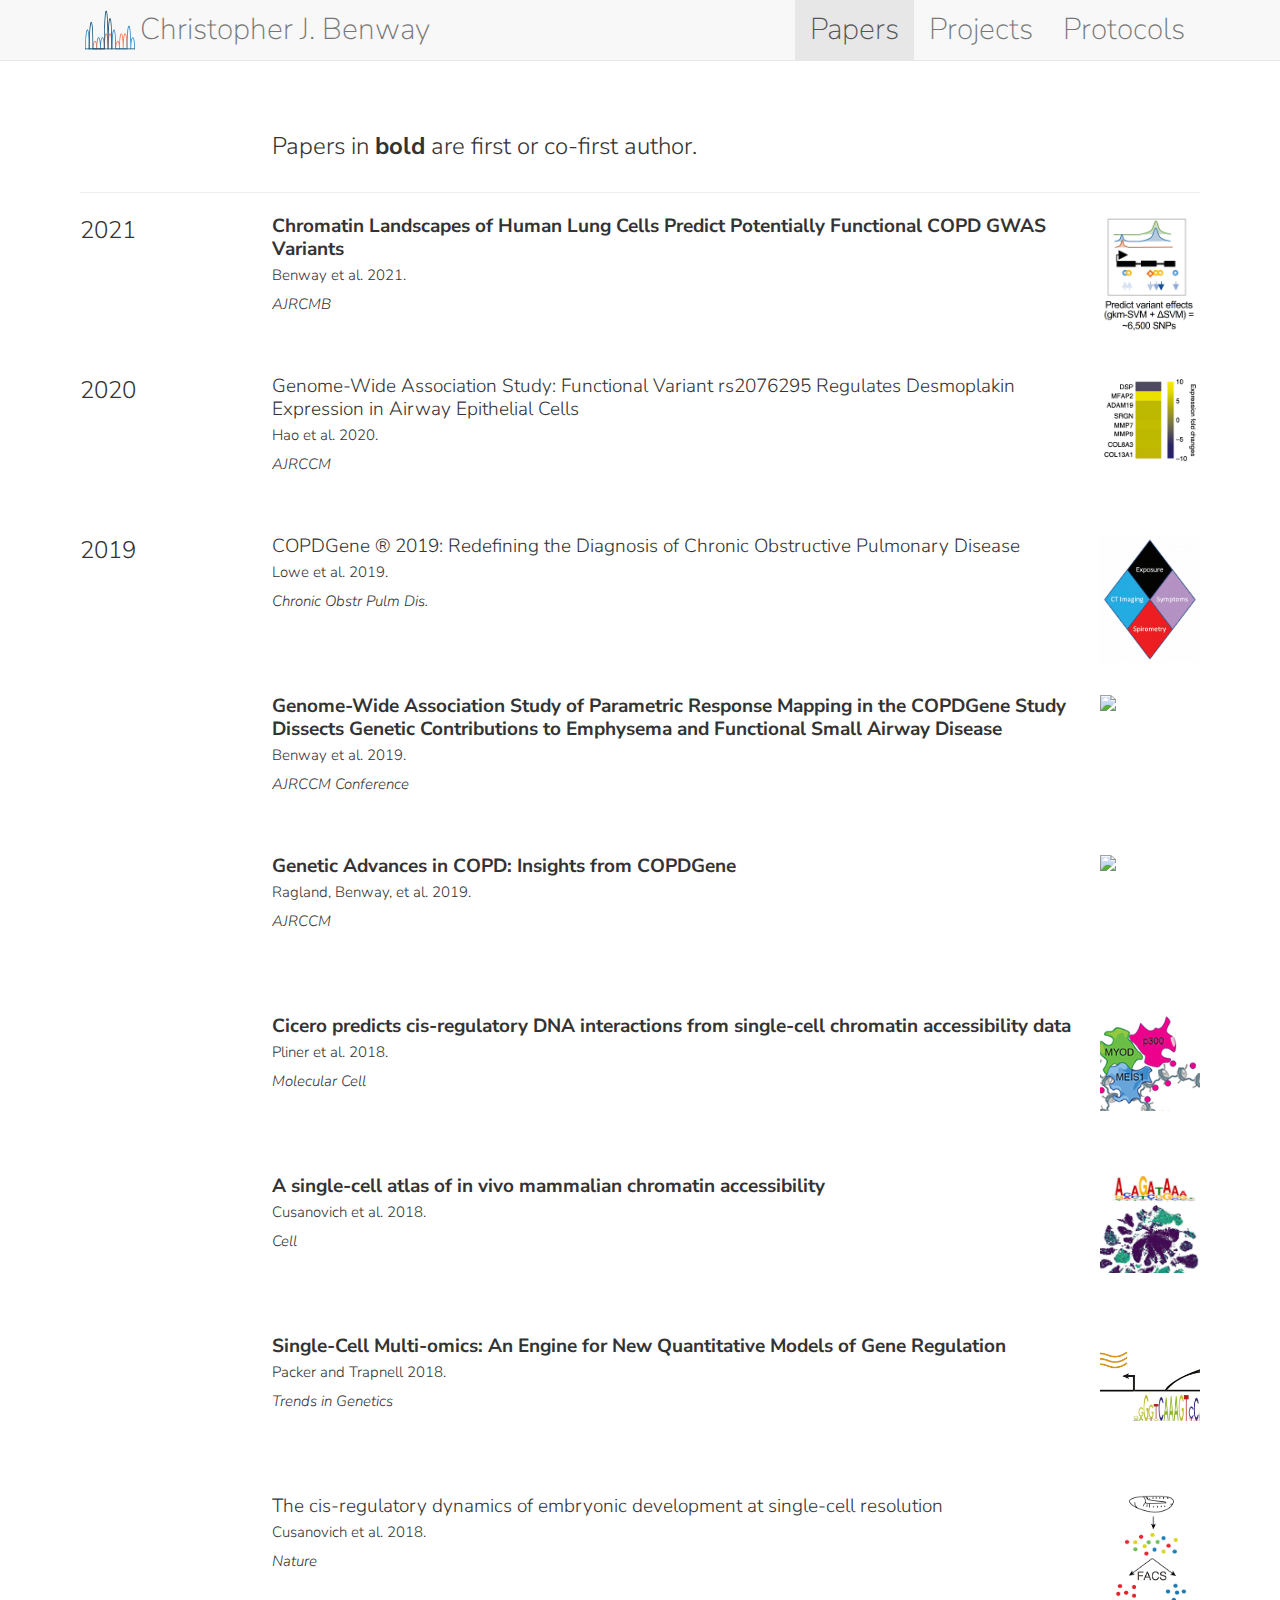
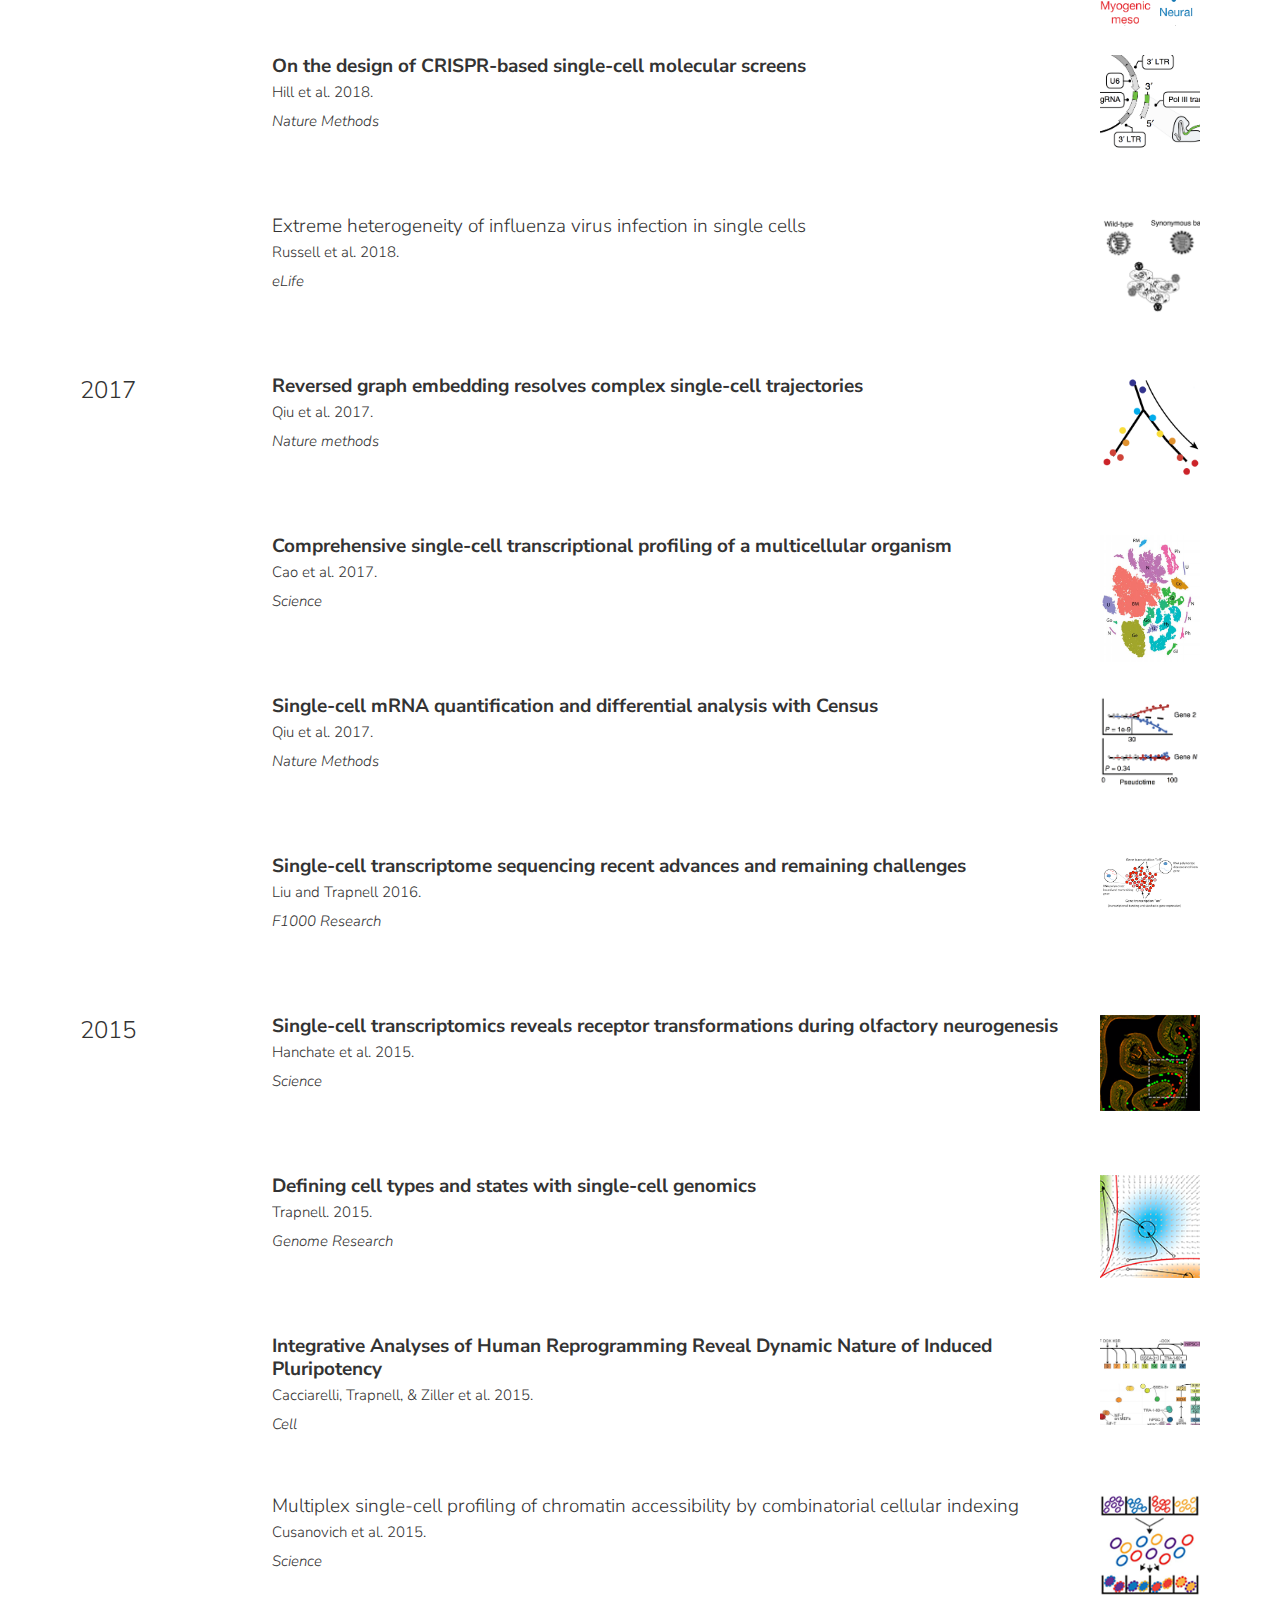
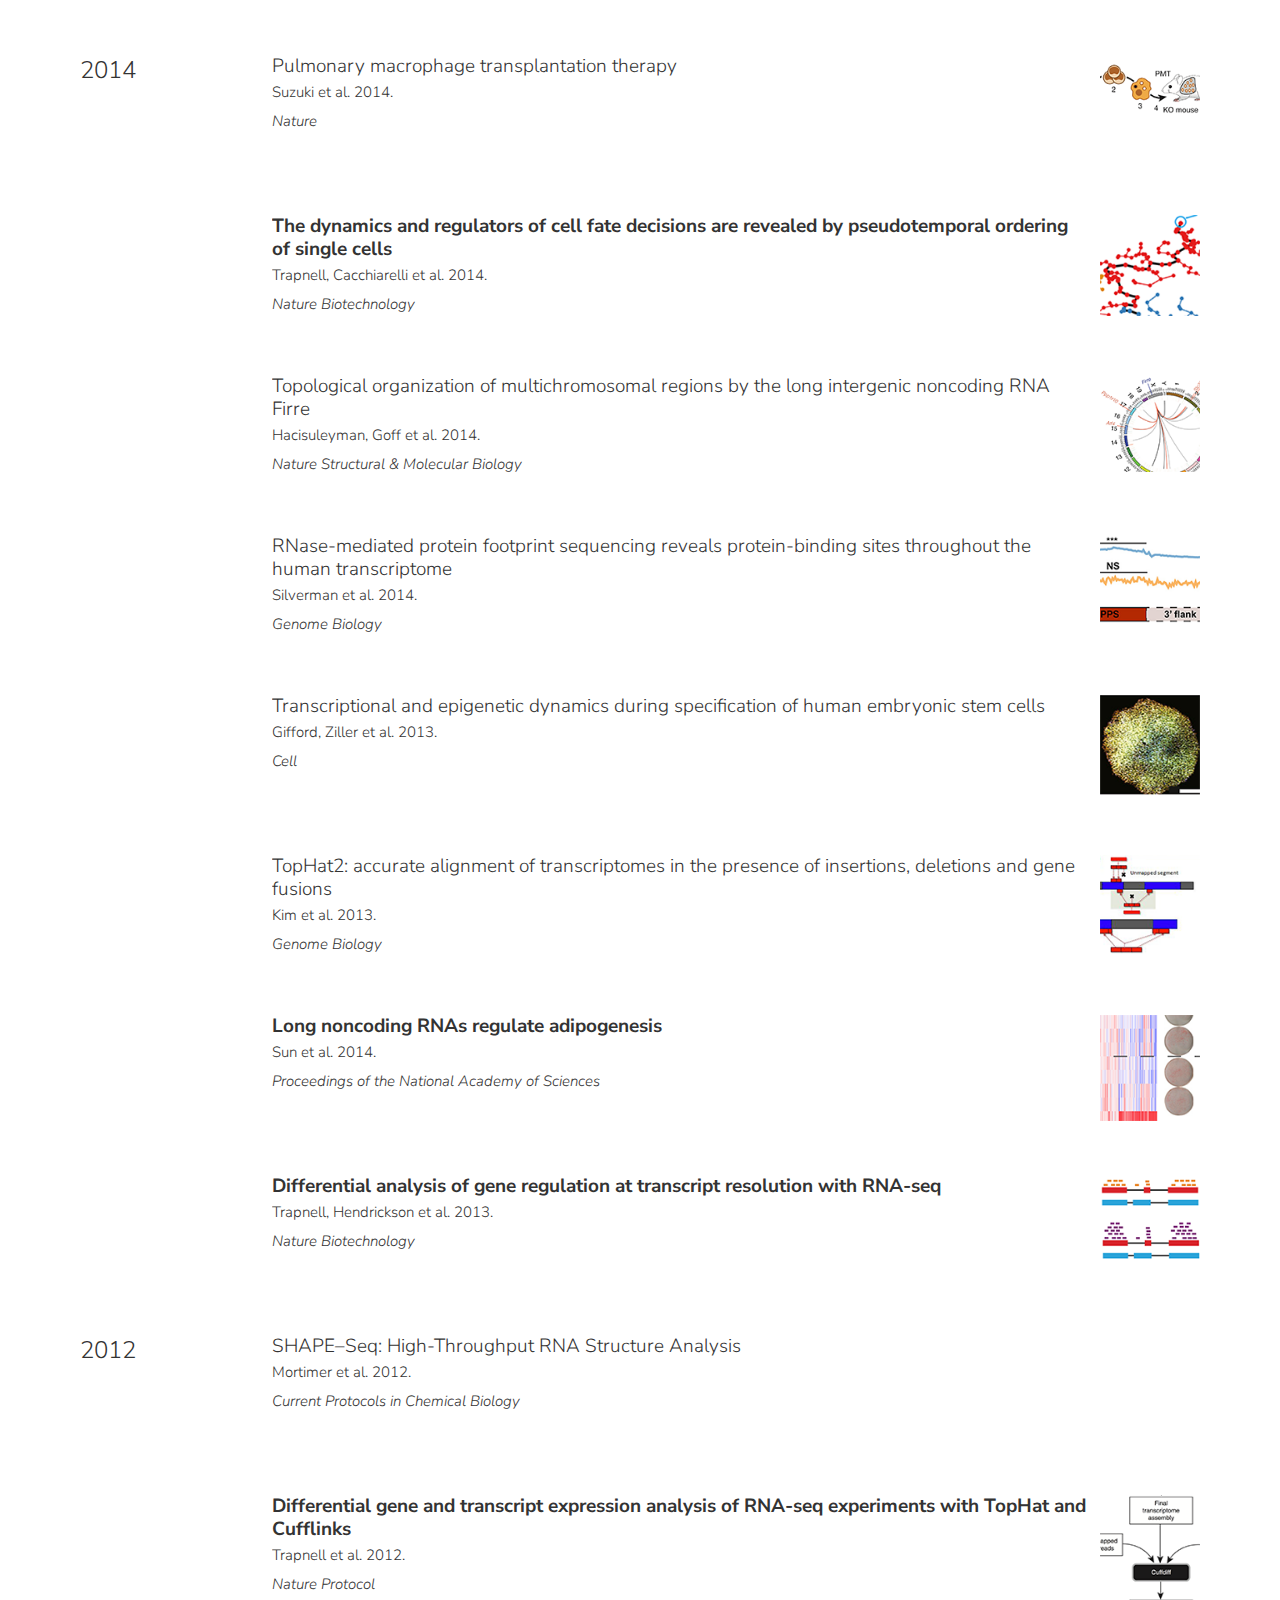
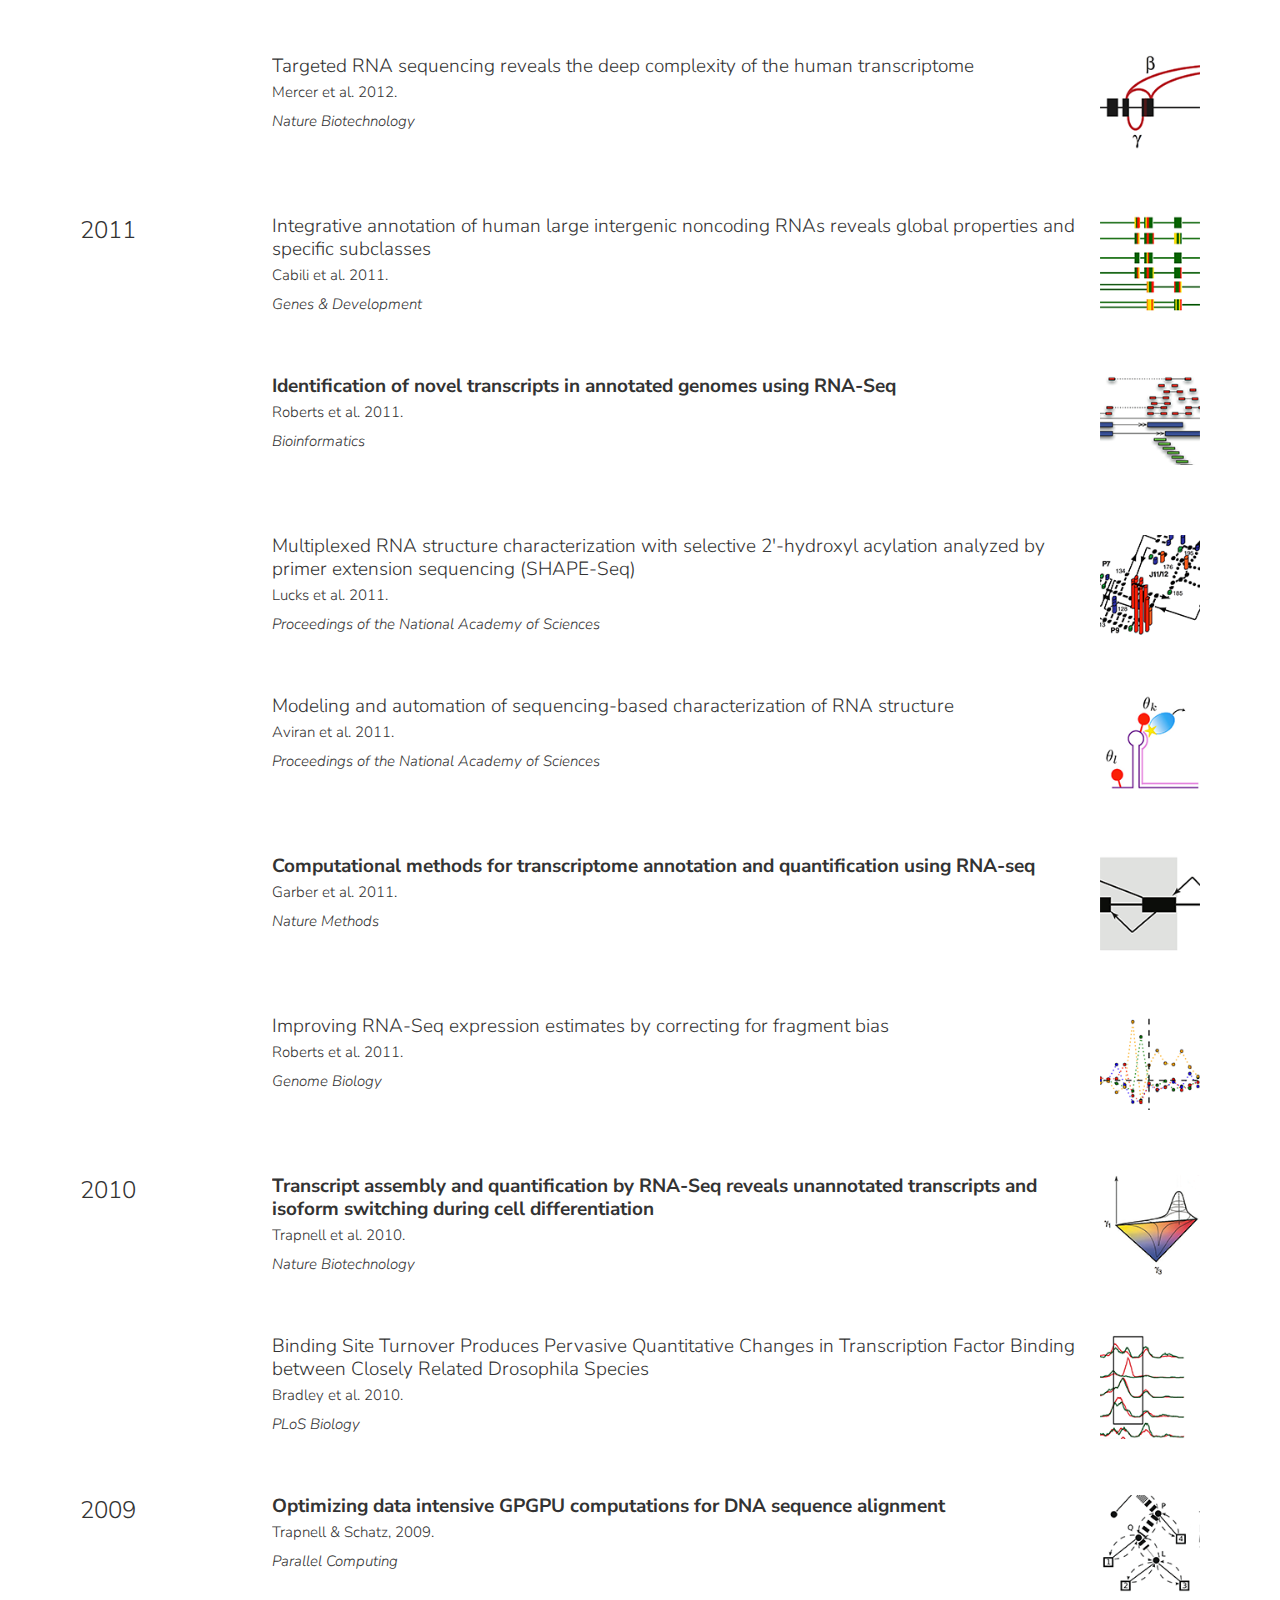
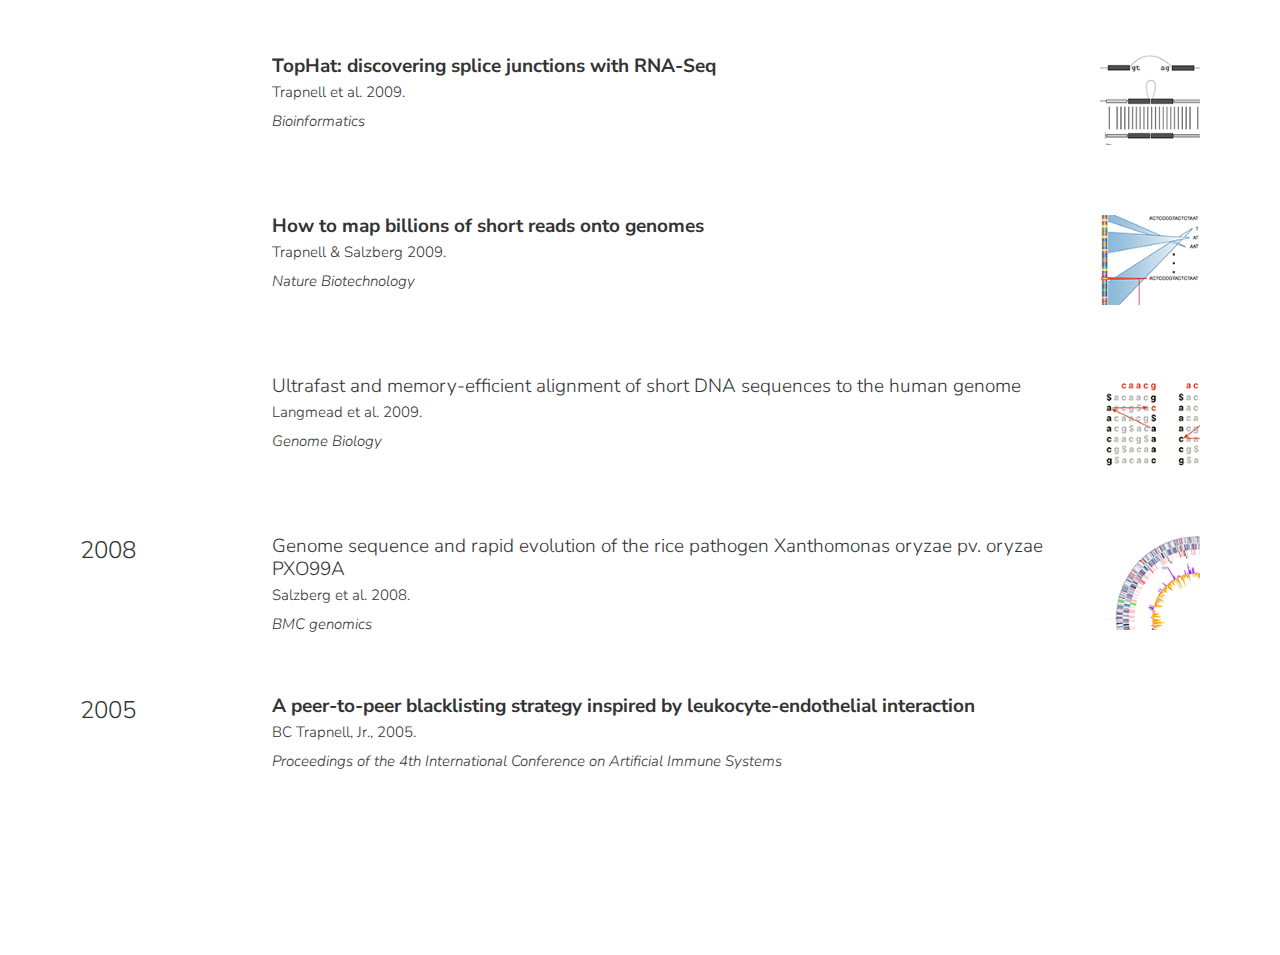
==== commit 57878766: "Update index.html" ====
--- a/papers/index.html
+++ b/papers/index.html
@@ -54,7 +54,7 @@
 					
 					<li>
 					
-					<a href="/team/">Protocols</a></li>	  	  
+					<a href="/protocols/">Protocols</a></li>	  	  
 				</ul>
 			</div>
 		</nav>	
@@ -167,40 +167,40 @@
 		</div>
 		<div class="col-md-10 paperbox">
 			<div class="media">
-  				<a class="pull-right" href="/papers/cao-sci-car/">
-    				<img width=100 class="media-object" src="/images/papers/cao-sci-car.png">
-  				</a>
- 			 	<div class="media-body">
-					  
-					<div class="smallhead media-heading"><strong><a href="/papers/cao-sci-car/" class="off">Joint profiling of chromatin accessibility and gene expression in thousands of single cells</a></strong></div>
-					
-					<p class="note">Cao et al. 2018.</p> <p class="note"><i>Science</i></p>
-  				</div>
-			</div>
-        </div>
-    </div><div class="bigspacer"></div>
-
-    
-    
-
-    <div class="row">
-		<div class="col-md-2 paperbox">
-				<div class="media-body">
-				
-					
-				
-				</div>
-		</div>
-		<div class="col-md-10 paperbox">
-			<div class="media">
-  				<a class="pull-right" href="/papers/wray-dutra-card11/">
-    				<img width=100 class="media-object" src="/images/papers/wray-dutra-card11.png">
-  				</a>
- 			 	<div class="media-body">
-					
-    				<div class="smallhead media-heading"><a href="/papers/wray-dutra-card11/" class="off">Activated CARD11 accelerates germinal center kinetics, promoting mTORC1 and terminal differentiation</a></div>
-					
-					<p class="note">Wray-Dutra et al. 2018.</p> <p class="note"><i>Journal of Experimental Medicine</i></p>
+  				<a class="pull-right" href="/papers/benway-prm/">
+    				<img width=100 class="media-object" src="/images/papers/benway-prm.png">
+  				</a>
+ 			 	<div class="media-body">
+					  
+					<div class="smallhead media-heading"><strong><a href="/papers/benway-prm/" class="off">Genome-Wide Association Study of Parametric Response Mapping in the COPDGene Study Dissects Genetic Contributions to Emphysema and Functional Small Airway Disease</a></strong></div>
+					
+					<p class="note">Benway et al. 2019.</p> <p class="note"><i>AJRCCM Conference</i></p>
+  				</div>
+			</div>
+        </div>
+    </div><div class="bigspacer"></div>
+
+    
+    
+
+    <div class="row">
+		<div class="col-md-2 paperbox">
+				<div class="media-body">
+				
+					
+				
+				</div>
+		</div>
+		<div class="col-md-10 paperbox">
+			<div class="media">
+  				<a class="pull-right" href="/papers/ragland-benway-copd-genetics/">
+    				<img width=100 class="media-object" src="/images/papers/ragland-benway-copd-genetics.png">
+  				</a>
+ 			 	<div class="media-body">
+					
+    				<div class="smallhead media-heading"><strong><a href="/papers/ragland-benway-copd-genetics/" class="off">Genetic Advances in COPD: Insights from COPDGene</a></strong></div>
+					
+					<p class="note">Ragland, Benway, et al. 2019.</p> <p class="note"><i>AJRCCM</i></p>
   				</div>
 			</div>
         </div>
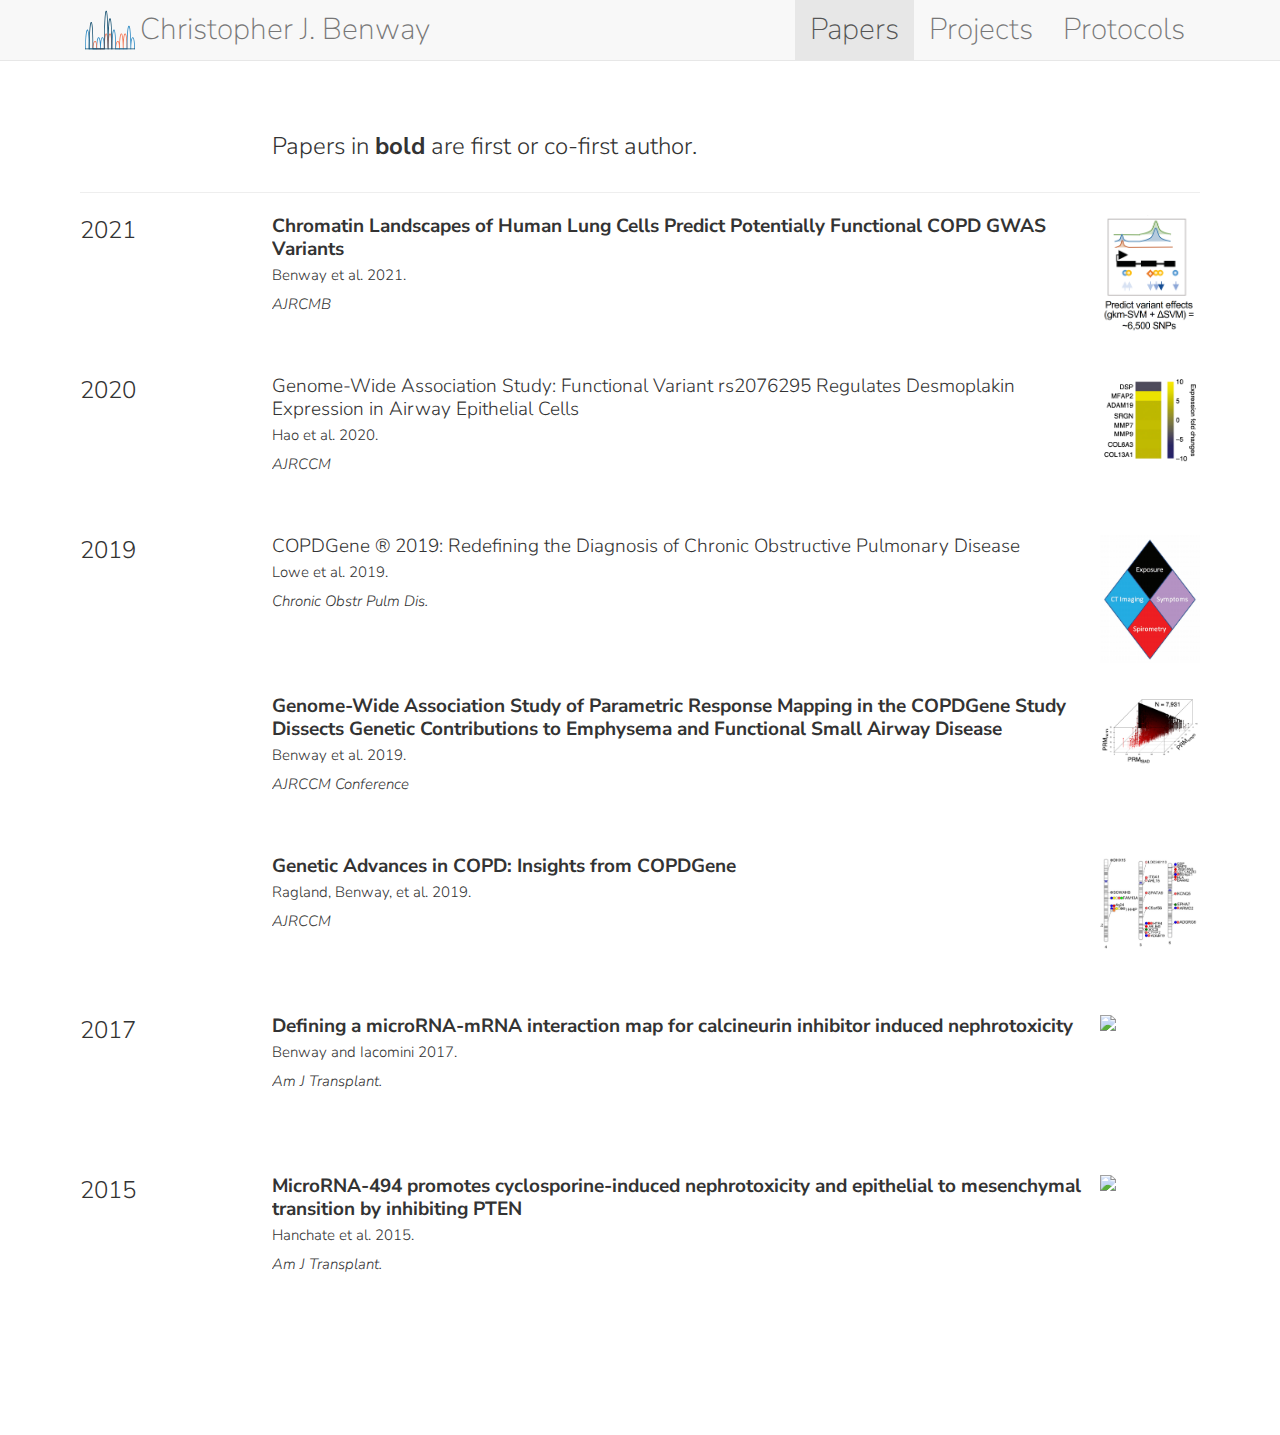
==== commit 06877a02: "Update index.html" ====
--- a/papers/index.html
+++ b/papers/index.html
@@ -206,1033 +206,53 @@
         </div>
     </div><div class="bigspacer"></div>
 
-    
-    
-
-    <div class="row">
-		<div class="col-md-2 paperbox">
-				<div class="media-body">
-				
-					
-				
-				</div>
-		</div>
-		<div class="col-md-10 paperbox">
-			<div class="media">
-  				<a class="pull-right" href="/papers/pliner-cicero/">
-    				<img width=100 class="media-object" src="/images/papers/cicero.png">
-  				</a>
- 			 	<div class="media-body">
-					  
-					<div class="smallhead media-heading"><strong><a href="/papers/pliner-cicero/" class="off">Cicero predicts cis-regulatory DNA interactions from single-cell chromatin accessibility data</a></strong></div>
-					
-					<p class="note">Pliner et al. 2018.</p> <p class="note"><i>Molecular Cell</i></p>
-  				</div>
-			</div>
-        </div>
-    </div><div class="bigspacer"></div>
-
-    
-    
-
-    <div class="row">
-		<div class="col-md-2 paperbox">
-				<div class="media-body">
-				
-					
-				
-				</div>
-		</div>
-		<div class="col-md-10 paperbox">
-			<div class="media">
-  				<a class="pull-right" href="/papers/cusanovich-mouse-atac/">
-    				<img width=100 class="media-object" src="/images/papers/cusanovich-mouse-atac.png">
-  				</a>
- 			 	<div class="media-body">
-					  
-					<div class="smallhead media-heading"><strong><a href="/papers/cusanovich-mouse-atac/" class="off">A single-cell atlas of in vivo mammalian chromatin accessibility</a></strong></div>
-					
-					<p class="note">Cusanovich et al. 2018.</p> <p class="note"><i>Cell</i></p>
-  				</div>
-			</div>
-        </div>
-    </div><div class="bigspacer"></div>
-
-    
-    
-
-    <div class="row">
-		<div class="col-md-2 paperbox">
-				<div class="media-body">
-				
-					
-				
-				</div>
-		</div>
-		<div class="col-md-10 paperbox">
-			<div class="media">
-  				<a class="pull-right" href="/papers/packer-sc-omics-review/">
-    				<img width=100 class="media-object" src="/images/papers/packer-sc-omics.png">
-  				</a>
- 			 	<div class="media-body">
-					  
-					<div class="smallhead media-heading"><strong><a href="/papers/packer-sc-omics-review/" class="off">Single-Cell Multi-omics&#58; An Engine for New Quantitative Models of Gene Regulation</a></strong></div>
-					
-					<p class="note">Packer and Trapnell 2018.</p> <p class="note"><i>Trends in Genetics</i></p>
-  				</div>
-			</div>
-        </div>
-    </div><div class="bigspacer"></div>
-
-    
-    
-
-    <div class="row">
-		<div class="col-md-2 paperbox">
-				<div class="media-body">
-				
-					
-				
-				</div>
-		</div>
-		<div class="col-md-10 paperbox">
-			<div class="media">
-  				<a class="pull-right" href="/papers/cusanovich_fly_embrogenesis/">
-    				<img width=100 class="media-object" src="/images/papers/cusanovich_fly_embryogenesis.png">
-  				</a>
- 			 	<div class="media-body">
-					
-    				<div class="smallhead media-heading"><a href="/papers/cusanovich_fly_embrogenesis/" class="off">The cis-regulatory dynamics of embryonic development at single-cell resolution</a></div>
-					
-					<p class="note">Cusanovich et al. 2018.</p> <p class="note"><i>Nature</i></p>
-  				</div>
-			</div>
-        </div>
-    </div><div class="bigspacer"></div>
-
-    
-    
-
-    <div class="row">
-		<div class="col-md-2 paperbox">
-				<div class="media-body">
-				
-					
-				
-				</div>
-		</div>
-		<div class="col-md-10 paperbox">
-			<div class="media">
-  				<a class="pull-right" href="/papers/ajhill_mcfaline-cropseq/">
-    				<img width=100 class="media-object" src="/images/papers/crop-seq.png">
-  				</a>
- 			 	<div class="media-body">
-					  
-					<div class="smallhead media-heading"><strong><a href="/papers/ajhill_mcfaline-cropseq/" class="off">On the design of CRISPR-based single-cell molecular screens</a></strong></div>
-					
-					<p class="note">Hill et al. 2018.</p> <p class="note"><i>Nature Methods</i></p>
-  				</div>
-			</div>
-        </div>
-    </div><div class="bigspacer"></div>
-
-    
-    
-
-    <div class="row">
-		<div class="col-md-2 paperbox">
-				<div class="media-body">
-				
-					
-				
-				</div>
-		</div>
-		<div class="col-md-10 paperbox">
-			<div class="media">
-  				<a class="pull-right" href="/papers/russell-elife-influenza-virus/">
-    				<img width=100 class="media-object" src="/images/papers/russell-influenza.png">
-  				</a>
- 			 	<div class="media-body">
-					
-    				<div class="smallhead media-heading"><a href="/papers/russell-elife-influenza-virus/" class="off">Extreme heterogeneity of influenza virus infection in single cells</a></div>
-					
-					<p class="note">Russell et al. 2018.</p> <p class="note"><i>eLife</i></p>
-  				</div>
-			</div>
-        </div>
-    </div><div class="bigspacer"></div>
-
-    
-    
-
-    <div class="row">
-		<div class="col-md-2 paperbox">
-				<div class="media-body">
-				
-					
-					<div class="head media-heading" id="2018-ref" class="off">2017</div>
-					
-				
-				</div>
-		</div>
-		<div class="col-md-10 paperbox">
-			<div class="media">
-  				<a class="pull-right" href="/papers/qiu-monocle2/">
-    				<img width=100 class="media-object" src="/images/papers/monocle2.png">
-  				</a>
- 			 	<div class="media-body">
-					  
-					<div class="smallhead media-heading"><strong><a href="/papers/qiu-monocle2/" class="off">Reversed graph embedding resolves complex single-cell trajectories</a></strong></div>
-					
-					<p class="note">Qiu et al. 2017.</p> <p class="note"><i>Nature methods</i></p>
-  				</div>
-			</div>
-        </div>
-    </div><div class="bigspacer"></div>
-
-    
-    
-
-    <div class="row">
-		<div class="col-md-2 paperbox">
-				<div class="media-body">
-				
-					
-				
-				</div>
-		</div>
-		<div class="col-md-10 paperbox">
-			<div class="media">
-  				<a class="pull-right" href="/papers/cao-scrnaseq-combinatorial-indexing/">
-    				<img width=100 class="media-object" src="/images/papers/cao-combinatorial_tsne.png">
-  				</a>
- 			 	<div class="media-body">
-					  
-					<div class="smallhead media-heading"><strong><a href="/papers/cao-scrnaseq-combinatorial-indexing/" class="off">Comprehensive single-cell transcriptional profiling of a multicellular organism</a></strong></div>
-					
-					<p class="note">Cao et al. 2017.</p> <p class="note"><i>Science</i></p>
-  				</div>
-			</div>
-        </div>
-    </div><div class="bigspacer"></div>
-
-    
-    
-
-    <div class="row">
-		<div class="col-md-2 paperbox">
-				<div class="media-body">
-				
-					
-				
-				</div>
-		</div>
-		<div class="col-md-10 paperbox">
-			<div class="media">
-  				<a class="pull-right" href="/papers/qiu-census/">
-    				<img width=100 class="media-object" src="/images/papers/qiu-census.png">
-  				</a>
- 			 	<div class="media-body">
-					  
-					<div class="smallhead media-heading"><strong><a href="/papers/qiu-census/" class="off">Single-cell mRNA quantification and differential analysis with Census</a></strong></div>
-					
-					<p class="note">Qiu et al. 2017.</p> <p class="note"><i>Nature Methods</i></p>
-  				</div>
-			</div>
-        </div>
-    </div><div class="bigspacer"></div>
-
-    
-    
-
-    <div class="row">
-		<div class="col-md-2 paperbox">
-				<div class="media-body">
-				
-					
-				
-				</div>
-		</div>
-		<div class="col-md-10 paperbox">
-			<div class="media">
-  				<a class="pull-right" href="/papers/liu-sc-genomics-f1000/">
-    				<img width=100 class="media-object" src="/images/papers/liu-review.png">
-  				</a>
- 			 	<div class="media-body">
-					  
-					<div class="smallhead media-heading"><strong><a href="/papers/liu-sc-genomics-f1000/" class="off">Single-cell transcriptome sequencing recent advances and remaining challenges</a></strong></div>
-					
-					<p class="note">Liu and Trapnell 2016.</p> <p class="note"><i>F1000 Research</i></p>
-  				</div>
-			</div>
-        </div>
-    </div><div class="bigspacer"></div>
-
-    
-    
-
-    <div class="row">
-		<div class="col-md-2 paperbox">
-				<div class="media-body">
-				
-					
-					<div class="head media-heading" id="2016-ref" class="off">2015</div>
-					
-				
-				</div>
-		</div>
-		<div class="col-md-10 paperbox">
-			<div class="media">
-  				<a class="pull-right" href="/papers/hanchate/">
-    				<img width=100 class="media-object" src="/images/papers/hanchate-olfrs.png">
-  				</a>
- 			 	<div class="media-body">
-					  
-					<div class="smallhead media-heading"><strong><a href="/papers/hanchate/" class="off">Single-cell transcriptomics reveals receptor transformations during olfactory neurogenesis</a></strong></div>
-					
-					<p class="note">Hanchate et al. 2015.</p> <p class="note"><i>Science</i></p>
-  				</div>
-			</div>
-        </div>
-    </div><div class="bigspacer"></div>
-
-    
-    
-
-    <div class="row">
-		<div class="col-md-2 paperbox">
-				<div class="media-body">
-				
-					
-				
-				</div>
-		</div>
-		<div class="col-md-10 paperbox">
-			<div class="media">
-  				<a class="pull-right" href="/papers/trapnell-sc-perspective/">
-    				<img width=100 class="media-object" src="/images/papers/trapnell-sc-perspective.png">
-  				</a>
- 			 	<div class="media-body">
-					  
-					<div class="smallhead media-heading"><strong><a href="/papers/trapnell-sc-perspective/" class="off">Defining cell types and states with single-cell genomics</a></strong></div>
-					
-					<p class="note">Trapnell. 2015.</p> <p class="note"><i>Genome Research</i></p>
-  				</div>
-			</div>
-        </div>
-    </div><div class="bigspacer"></div>
-
-    
-    
-
-    <div class="row">
-		<div class="col-md-2 paperbox">
-				<div class="media-body">
-				
-					
-				
-				</div>
-		</div>
-		<div class="col-md-10 paperbox">
-			<div class="media">
-  				<a class="pull-right" href="/papers/cacchiarelli-hift/">
-    				<img width=100 class="media-object" src="/images/papers/cacchiarelli-hift.png">
-  				</a>
- 			 	<div class="media-body">
-					  
-					<div class="smallhead media-heading"><strong><a href="/papers/cacchiarelli-hift/" class="off">Integrative Analyses of Human Reprogramming Reveal Dynamic Nature of Induced Pluripotency</a></strong></div>
-					
-					<p class="note">Cacciarelli, Trapnell, & Ziller et al. 2015.</p> <p class="note"><i>Cell</i></p>
-  				</div>
-			</div>
-        </div>
-    </div><div class="bigspacer"></div>
-
-    
-    
-
-    <div class="row">
-		<div class="col-md-2 paperbox">
-				<div class="media-body">
-				
-					
-				
-				</div>
-		</div>
-		<div class="col-md-10 paperbox">
-			<div class="media">
-  				<a class="pull-right" href="/papers/cusanovich/">
-    				<img width=100 class="media-object" src="/images/papers/cusanovich-science.png">
-  				</a>
- 			 	<div class="media-body">
-					
-    				<div class="smallhead media-heading"><a href="/papers/cusanovich/" class="off">Multiplex single-cell profiling of chromatin accessibility by combinatorial cellular indexing</a></div>
-					
-					<p class="note">Cusanovich et al. 2015.</p> <p class="note"><i>Science</i></p>
-  				</div>
-			</div>
-        </div>
-    </div><div class="bigspacer"></div>
-
-    
-    
-
-    <div class="row">
-		<div class="col-md-2 paperbox">
-				<div class="media-body">
-				
-					
-					<div class="head media-heading" id="2015-ref" class="off">2014</div>
-					
-				
-				</div>
-		</div>
-		<div class="col-md-10 paperbox">
-			<div class="media">
-  				<a class="pull-right" href="/papers/suzuki-pmt/">
-    				<img width=100 class="media-object" src="/images/papers/suzuki-pmt.png">
-  				</a>
- 			 	<div class="media-body">
-					
-    				<div class="smallhead media-heading"><a href="/papers/suzuki-pmt/" class="off">Pulmonary macrophage transplantation therapy</a></div>
-					
-					<p class="note">Suzuki et al. 2014.</p> <p class="note"><i>Nature</i></p>
-  				</div>
-			</div>
-        </div>
-    </div><div class="bigspacer"></div>
-
-    
-    
-
-    <div class="row">
-		<div class="col-md-2 paperbox">
-				<div class="media-body">
-				
-					
-				
-				</div>
-		</div>
-		<div class="col-md-10 paperbox">
-			<div class="media">
-  				<a class="pull-right" href="/papers/trapnell-cacchiarelli-monocle/">
-    				<img width=100 class="media-object" src="/images/papers/trapnell-cacchiarelli-monocle.png">
-  				</a>
- 			 	<div class="media-body">
-					  
-					<div class="smallhead media-heading"><strong><a href="/papers/trapnell-cacchiarelli-monocle/" class="off">The dynamics and regulators of cell fate decisions are revealed by pseudotemporal ordering of single cells</a></strong></div>
-					
-					<p class="note">Trapnell, Cacchiarelli et al. 2014.</p> <p class="note"><i>Nature Biotechnology</i></p>
-  				</div>
-			</div>
-        </div>
-    </div><div class="bigspacer"></div>
-
-    
-    
-
-    <div class="row">
-		<div class="col-md-2 paperbox">
-				<div class="media-body">
-				
-					
-				
-				</div>
-		</div>
-		<div class="col-md-10 paperbox">
-			<div class="media">
-  				<a class="pull-right" href="/papers/hacisuleyman-linc-firre/">
-    				<img width=100 class="media-object" src="/images/papers/hacisuleyman-linc-firre.png">
-  				</a>
- 			 	<div class="media-body">
-					
-    				<div class="smallhead media-heading"><a href="/papers/hacisuleyman-linc-firre/" class="off">Topological organization of multichromosomal regions by the long intergenic noncoding RNA Firre</a></div>
-					
-					<p class="note">Hacisuleyman, Goff et al. 2014.</p> <p class="note"><i>Nature Structural & Molecular Biology</i></p>
-  				</div>
-			</div>
-        </div>
-    </div><div class="bigspacer"></div>
-
-    
-    
-
-    <div class="row">
-		<div class="col-md-2 paperbox">
-				<div class="media-body">
-				
-					
-				
-				</div>
-		</div>
-		<div class="col-md-10 paperbox">
-			<div class="media">
-  				<a class="pull-right" href="/papers/silverman-rnase-footprinting/">
-    				<img width=100 class="media-object" src="/images/papers/silverman-rnase-footprinting.png">
-  				</a>
- 			 	<div class="media-body">
-					
-    				<div class="smallhead media-heading"><a href="/papers/silverman-rnase-footprinting/" class="off">RNase-mediated protein footprint sequencing reveals protein-binding sites throughout the human transcriptome</a></div>
-					
-					<p class="note">Silverman et al. 2014.</p> <p class="note"><i>Genome Biology</i></p>
-  				</div>
-			</div>
-        </div>
-    </div><div class="bigspacer"></div>
-
-    
-    
-
-    <div class="row">
-		<div class="col-md-2 paperbox">
-				<div class="media-body">
-				
-					
-				
-				</div>
-		</div>
-		<div class="col-md-10 paperbox">
-			<div class="media">
-  				<a class="pull-right" href="/papers/gifford-ziller-esc-epigenetics/">
-    				<img width=100 class="media-object" src="/images/papers/gifford-ziller-esc-epigenetics.png">
-  				</a>
- 			 	<div class="media-body">
-					
-    				<div class="smallhead media-heading"><a href="/papers/gifford-ziller-esc-epigenetics/" class="off">Transcriptional and epigenetic dynamics during specification of human embryonic stem cells</a></div>
-					
-					<p class="note">Gifford, Ziller et al. 2013.</p> <p class="note"><i>Cell</i></p>
-  				</div>
-			</div>
-        </div>
-    </div><div class="bigspacer"></div>
-
-    
-    
-
-    <div class="row">
-		<div class="col-md-2 paperbox">
-				<div class="media-body">
-				
-					
-				
-				</div>
-		</div>
-		<div class="col-md-10 paperbox">
-			<div class="media">
-  				<a class="pull-right" href="/papers/kim-tophat2/">
-    				<img width=100 class="media-object" src="/images/papers/kim-tophat2.png">
-  				</a>
- 			 	<div class="media-body">
-					
-    				<div class="smallhead media-heading"><a href="/papers/kim-tophat2/" class="off">TopHat2: accurate alignment of transcriptomes in the presence of insertions, deletions and gene fusions</a></div>
-					
-					<p class="note">Kim et al. 2013.</p> <p class="note"><i>Genome Biology</i></p>
-  				</div>
-			</div>
-        </div>
-    </div><div class="bigspacer"></div>
-
-    
-    
-
-    <div class="row">
-		<div class="col-md-2 paperbox">
-				<div class="media-body">
-				
-					
-				
-				</div>
-		</div>
-		<div class="col-md-10 paperbox">
-			<div class="media">
-  				<a class="pull-right" href="/papers/sun-adipose-lincs/">
-    				<img width=100 class="media-object" src="/images/papers/sun-adipose-lincs.png">
-  				</a>
- 			 	<div class="media-body">
-					  
-					<div class="smallhead media-heading"><strong><a href="/papers/sun-adipose-lincs/" class="off">Long noncoding RNAs regulate adipogenesis</a></strong></div>
-					
-					<p class="note">Sun et al. 2014.</p> <p class="note"><i>Proceedings of the National Academy of Sciences</i></p>
-  				</div>
-			</div>
-        </div>
-    </div><div class="bigspacer"></div>
-
-    
-    
-
-    <div class="row">
-		<div class="col-md-2 paperbox">
-				<div class="media-body">
-				
-					
-				
-				</div>
-		</div>
-		<div class="col-md-10 paperbox">
-			<div class="media">
-  				<a class="pull-right" href="/papers/trapnell-cuffdiff2/">
-    				<img width=100 class="media-object" src="/images/papers/trapnell-cuffdiff2.png">
-  				</a>
- 			 	<div class="media-body">
-					  
-					<div class="smallhead media-heading"><strong><a href="/papers/trapnell-cuffdiff2/" class="off">Differential analysis of gene regulation at transcript resolution with RNA-seq</a></strong></div>
-					
-					<p class="note">Trapnell, Hendrickson et al. 2013.</p> <p class="note"><i>Nature Biotechnology</i></p>
-  				</div>
-			</div>
-        </div>
-    </div><div class="bigspacer"></div>
-
-    
-    
-
-    <div class="row">
-		<div class="col-md-2 paperbox">
-				<div class="media-body">
-				
-					
-					<div class="head media-heading" id="2013-ref" class="off">2012</div>
-					
-				
-				</div>
-		</div>
-		<div class="col-md-10 paperbox">
-			<div class="media">
-  				<a class="pull-right" href="/papers/lucks-shape-protocol/">
-    				<img width=100 class="media-object" src="">
-  				</a>
- 			 	<div class="media-body">
-					
-    				<div class="smallhead media-heading"><a href="/papers/lucks-shape-protocol/" class="off">SHAPE–Seq: High‐Throughput RNA Structure Analysis</a></div>
-					
-					<p class="note">Mortimer et al. 2012.</p> <p class="note"><i>Current Protocols in Chemical Biology</i></p>
-  				</div>
-			</div>
-        </div>
-    </div><div class="bigspacer"></div>
-
-    
-    
-
-    <div class="row">
-		<div class="col-md-2 paperbox">
-				<div class="media-body">
-				
-					
-				
-				</div>
-		</div>
-		<div class="col-md-10 paperbox">
-			<div class="media">
-  				<a class="pull-right" href="/papers/trapnell-tuxedo-protocol/">
-    				<img width=100 class="media-object" src="/images/papers/trapnell-tuxedo-protocol.png">
-  				</a>
- 			 	<div class="media-body">
-					  
-					<div class="smallhead media-heading"><strong><a href="/papers/trapnell-tuxedo-protocol/" class="off">Differential gene and transcript expression analysis of RNA-seq experiments with TopHat and Cufflinks</a></strong></div>
-					
-					<p class="note">Trapnell et al. 2012.</p> <p class="note"><i>Nature Protocol</i></p>
-  				</div>
-			</div>
-        </div>
-    </div><div class="bigspacer"></div>
-
-    
-    
-
-    <div class="row">
-		<div class="col-md-2 paperbox">
-				<div class="media-body">
-				
-					
-				
-				</div>
-		</div>
-		<div class="col-md-10 paperbox">
-			<div class="media">
-  				<a class="pull-right" href="/papers/mercer-capture-seq/">
-    				<img width=100 class="media-object" src="/images/papers/mercer-capture-seq.png">
-  				</a>
- 			 	<div class="media-body">
-					
-    				<div class="smallhead media-heading"><a href="/papers/mercer-capture-seq/" class="off">Targeted RNA sequencing reveals the deep complexity of the human transcriptome</a></div>
-					
-					<p class="note">Mercer et al. 2012.</p> <p class="note"><i>Nature Biotechnology</i></p>
-  				</div>
-			</div>
-        </div>
-    </div><div class="bigspacer"></div>
-
-    
-    
-
-    <div class="row">
-		<div class="col-md-2 paperbox">
-				<div class="media-body">
-				
-					
-					<div class="head media-heading" id="2012-ref" class="off">2011</div>
-					
-				
-				</div>
-		</div>
-		<div class="col-md-10 paperbox">
-			<div class="media">
-  				<a class="pull-right" href="/papers/cabili-lincRNA-catalog/">
-    				<img width=100 class="media-object" src="/images/papers/cabili-lincRNA-catalog.png">
-  				</a>
- 			 	<div class="media-body">
-					
-    				<div class="smallhead media-heading"><a href="/papers/cabili-lincRNA-catalog/" class="off">Integrative annotation of human large intergenic noncoding RNAs reveals global properties and specific subclasses</a></div>
-					
-					<p class="note">Cabili et al. 2011.</p> <p class="note"><i>Genes & Development</i></p>
-  				</div>
-			</div>
-        </div>
-    </div><div class="bigspacer"></div>
-
-    
-    
-
-    <div class="row">
-		<div class="col-md-2 paperbox">
-				<div class="media-body">
-				
-					
-				
-				</div>
-		</div>
-		<div class="col-md-10 paperbox">
-			<div class="media">
-  				<a class="pull-right" href="/papers/roberts-RABT/">
-    				<img width=100 class="media-object" src="/images/papers/roberts-RABT.png">
-  				</a>
- 			 	<div class="media-body">
-					  
-					<div class="smallhead media-heading"><strong><a href="/papers/roberts-RABT/" class="off">Identification of novel transcripts in annotated genomes using RNA-Seq</a></strong></div>
-					
-					<p class="note">Roberts et al. 2011.</p> <p class="note"><i>Bioinformatics</i></p>
-  				</div>
-			</div>
-        </div>
-    </div><div class="bigspacer"></div>
-
-    
-    
-
-    <div class="row">
-		<div class="col-md-2 paperbox">
-				<div class="media-body">
-				
-					
-				
-				</div>
-		</div>
-		<div class="col-md-10 paperbox">
-			<div class="media">
-  				<a class="pull-right" href="/papers/lucks-shape-seq-pnas/">
-    				<img width=100 class="media-object" src="/images/papers/lucks-shape-seq-pnas.png">
-  				</a>
- 			 	<div class="media-body">
-					
-    				<div class="smallhead media-heading"><a href="/papers/lucks-shape-seq-pnas/" class="off">Multiplexed RNA structure characterization with selective 2'-hydroxyl acylation analyzed by primer extension sequencing (SHAPE-Seq)</a></div>
-					
-					<p class="note">Lucks et al. 2011.</p> <p class="note"><i>Proceedings of the National Academy of Sciences</i></p>
-  				</div>
-			</div>
-        </div>
-    </div><div class="bigspacer"></div>
-
-    
-    
-
-    <div class="row">
-		<div class="col-md-2 paperbox">
-				<div class="media-body">
-				
-					
-				
-				</div>
-		</div>
-		<div class="col-md-10 paperbox">
-			<div class="media">
-  				<a class="pull-right" href="/papers/aviran-shape-seq-pnas/">
-    				<img width=100 class="media-object" src="/images/papers/aviran-shape-seq-pnas.png">
-  				</a>
- 			 	<div class="media-body">
-					
-    				<div class="smallhead media-heading"><a href="/papers/aviran-shape-seq-pnas/" class="off">Modeling and automation of sequencing-based characterization of RNA structure</a></div>
-					
-					<p class="note">Aviran et al. 2011.</p> <p class="note"><i>Proceedings of the National Academy of Sciences</i></p>
-  				</div>
-			</div>
-        </div>
-    </div><div class="bigspacer"></div>
-
-    
-    
-
-    <div class="row">
-		<div class="col-md-2 paperbox">
-				<div class="media-body">
-				
-					
-				
-				</div>
-		</div>
-		<div class="col-md-10 paperbox">
-			<div class="media">
-  				<a class="pull-right" href="/papers/garber-rna-seq-review/">
-    				<img width=100 class="media-object" src="/images/papers/garber-rna-seq-review.png">
-  				</a>
- 			 	<div class="media-body">
-					  
-					<div class="smallhead media-heading"><strong><a href="/papers/garber-rna-seq-review/" class="off">Computational methods for transcriptome annotation and quantification using RNA-seq</a></strong></div>
-					
-					<p class="note">Garber et al. 2011.</p> <p class="note"><i>Nature Methods</i></p>
-  				</div>
-			</div>
-        </div>
-    </div><div class="bigspacer"></div>
-
-    
-    
-
-    <div class="row">
-		<div class="col-md-2 paperbox">
-				<div class="media-body">
-				
-					
-				
-				</div>
-		</div>
-		<div class="col-md-10 paperbox">
-			<div class="media">
-  				<a class="pull-right" href="/papers/roberts-rna-seq-bias/">
-    				<img width=100 class="media-object" src="/images/papers/roberts-rna-seq-bias.png">
-  				</a>
- 			 	<div class="media-body">
-					
-    				<div class="smallhead media-heading"><a href="/papers/roberts-rna-seq-bias/" class="off">Improving RNA-Seq expression estimates by correcting for fragment bias</a></div>
-					
-					<p class="note">Roberts et al. 2011.</p> <p class="note"><i>Genome Biology</i></p>
-  				</div>
-			</div>
-        </div>
-    </div><div class="bigspacer"></div>
-
-    
-    
-
-    <div class="row">
-		<div class="col-md-2 paperbox">
-				<div class="media-body">
-				
-					
-					<div class="head media-heading" id="2011-ref" class="off">2010</div>
-					
-				
-				</div>
-		</div>
-		<div class="col-md-10 paperbox">
-			<div class="media">
-  				<a class="pull-right" href="/papers/trapnell-cufflinks/">
-    				<img width=100 class="media-object" src="/images/papers/trapnell-cufflinks.png">
-  				</a>
- 			 	<div class="media-body">
-					  
-					<div class="smallhead media-heading"><strong><a href="/papers/trapnell-cufflinks/" class="off">Transcript assembly and quantification by RNA-Seq reveals unannotated transcripts and isoform switching during cell differentiation</a></strong></div>
-					
-					<p class="note">Trapnell et al. 2010.</p> <p class="note"><i>Nature Biotechnology</i></p>
-  				</div>
-			</div>
-        </div>
-    </div><div class="bigspacer"></div>
-
-    
-    
-
-    <div class="row">
-		<div class="col-md-2 paperbox">
-				<div class="media-body">
-				
-					
-				
-				</div>
-		</div>
-		<div class="col-md-10 paperbox">
-			<div class="media">
-  				<a class="pull-right" href="/papers/bradley-binding-sites/">
-    				<img width=100 class="media-object" src="/images/papers/bradley-binding-sites.png">
-  				</a>
- 			 	<div class="media-body">
-					
-    				<div class="smallhead media-heading"><a href="/papers/bradley-binding-sites/" class="off">Binding Site Turnover Produces Pervasive Quantitative Changes in Transcription Factor Binding between Closely Related Drosophila Species</a></div>
-					
-					<p class="note">Bradley et al. 2010.</p> <p class="note"><i>PLoS Biology</i></p>
-  				</div>
-			</div>
-        </div>
-    </div><div class="bigspacer"></div>
-
-    
-    
-
-    <div class="row">
-		<div class="col-md-2 paperbox">
-				<div class="media-body">
-				
-					
-					<div class="head media-heading" id="2010-ref" class="off">2009</div>
-					
-				
-				</div>
-		</div>
-		<div class="col-md-10 paperbox">
-			<div class="media">
-  				<a class="pull-right" href="/papers/trapnell-schatz-optimizing-gpgpu/">
-    				<img width=100 class="media-object" src="/images/papers/trapnell-schatz-optimizing-gpgpu.png">
-  				</a>
- 			 	<div class="media-body">
-					  
-					<div class="smallhead media-heading"><strong><a href="/papers/trapnell-schatz-optimizing-gpgpu/" class="off">Optimizing data intensive GPGPU computations for DNA sequence alignment</a></strong></div>
-					
-					<p class="note">Trapnell & Schatz, 2009.</p> <p class="note"><i>Parallel Computing</i></p>
-  				</div>
-			</div>
-        </div>
-    </div><div class="bigspacer"></div>
-
-    
-    
-
-    <div class="row">
-		<div class="col-md-2 paperbox">
-				<div class="media-body">
-				
-					
-				
-				</div>
-		</div>
-		<div class="col-md-10 paperbox">
-			<div class="media">
-  				<a class="pull-right" href="/papers/trapnell-tophat/">
-    				<img width=100 class="media-object" src="/images/papers/trapnell-tophat.png">
-  				</a>
- 			 	<div class="media-body">
-					  
-					<div class="smallhead media-heading"><strong><a href="/papers/trapnell-tophat/" class="off">TopHat: discovering splice junctions with RNA-Seq</a></strong></div>
-					
-					<p class="note">Trapnell et al. 2009.</p> <p class="note"><i>Bioinformatics</i></p>
-  				</div>
-			</div>
-        </div>
-    </div><div class="bigspacer"></div>
-
-    
-    
-
-    <div class="row">
-		<div class="col-md-2 paperbox">
-				<div class="media-body">
-				
-					
-				
-				</div>
-		</div>
-		<div class="col-md-10 paperbox">
-			<div class="media">
-  				<a class="pull-right" href="/papers/trapnell-salzberg-mapping-review/">
-    				<img width=100 class="media-object" src="/images/papers/trapnell-salzberg-mapping-review.png">
-  				</a>
- 			 	<div class="media-body">
-					  
-					<div class="smallhead media-heading"><strong><a href="/papers/trapnell-salzberg-mapping-review/" class="off">How to map billions of short reads onto genomes</a></strong></div>
-					
-					<p class="note">Trapnell & Salzberg 2009.</p> <p class="note"><i>Nature Biotechnology</i></p>
-  				</div>
-			</div>
-        </div>
-    </div><div class="bigspacer"></div>
-
-    
-    
-
-    <div class="row">
-		<div class="col-md-2 paperbox">
-				<div class="media-body">
-				
-					
-				
-				</div>
-		</div>
-		<div class="col-md-10 paperbox">
-			<div class="media">
-  				<a class="pull-right" href="/papers/langmead-bowtie/">
-    				<img width=100 class="media-object" src="/images/papers/langmead-bowtie.png">
-  				</a>
- 			 	<div class="media-body">
-					
-    				<div class="smallhead media-heading"><a href="/papers/langmead-bowtie/" class="off">Ultrafast and memory-efficient alignment of short DNA sequences to the human genome</a></div>
-					
-					<p class="note">Langmead et al. 2009.</p> <p class="note"><i>Genome Biology</i></p>
-  				</div>
-			</div>
-        </div>
-    </div><div class="bigspacer"></div>
-
-    
-    
-
-    <div class="row">
-		<div class="col-md-2 paperbox">
-				<div class="media-body">
-				
-					
-					<div class="head media-heading" id="2009-ref" class="off">2008</div>
-					
-				
-				</div>
-		</div>
-		<div class="col-md-10 paperbox">
-			<div class="media">
-  				<a class="pull-right" href="/papers/salzberg-xanthomonas/">
-    				<img width=100 class="media-object" src="/images/papers/salzberg-xanthomonas.png">
-  				</a>
- 			 	<div class="media-body">
-					
-    				<div class="smallhead media-heading"><a href="/papers/salzberg-xanthomonas/" class="off">Genome sequence and rapid evolution of the rice pathogen Xanthomonas oryzae pv. oryzae PXO99A</a></div>
-					
-					<p class="note">Salzberg et al. 2008.</p> <p class="note"><i>BMC genomics</i></p>
-  				</div>
-			</div>
-        </div>
-    </div><div class="bigspacer"></div>
-
-    
-    
-
-    <div class="row">
-		<div class="col-md-2 paperbox">
-				<div class="media-body">
-				
-					
-					<div class="head media-heading" id="2008-ref" class="off">2005</div>
-					
-				
-				</div>
-		</div>
-		<div class="col-md-10 paperbox">
-			<div class="media">
-  				<a class="pull-right" href="/papers/trapnell-p2p-immune/">
-    				<img width=100 class="media-object" src="">
-  				</a>
- 			 	<div class="media-body">
-					  
-					<div class="smallhead media-heading"><strong><a href="/papers/trapnell-p2p-immune/" class="off">A peer-to-peer blacklisting strategy inspired by leukocyte-endothelial interaction</a></strong></div>
-					
-					<p class="note">BC Trapnell, Jr., 2005.</p> <p class="note"><i>Proceedings of the 4th International Conference on Artificial Immune Systems</i></p>
+    <div class="row">
+		<div class="col-md-2 paperbox">
+				<div class="media-body">
+				
+					
+					<div class="head media-heading" id="2017-ref" class="off">2017</div>
+					
+				
+				</div>
+		</div>
+		<div class="col-md-10 paperbox">
+			<div class="media">
+  				<a class="pull-right" href="/papers/benway-par-clip/">
+    				<img width=100 class="media-object" src="/images/papers/benway-par-clip-fig2.png">
+  				</a>
+ 			 	<div class="media-body">
+					  
+					<div class="smallhead media-heading"><strong><a href="/papers/benway-par-clip/" class="off">Defining a microRNA-mRNA interaction map for calcineurin inhibitor induced nephrotoxicity</a></strong></div>
+					
+					<p class="note">Benway and Iacomini 2017.</p> <p class="note"><i>Am J Transplant.</i></p>
+  				</div>
+			</div>
+        </div>
+    </div><div class="bigspacer"></div>
+
+    
+    
+    <div class="row">
+		<div class="col-md-2 paperbox">
+				<div class="media-body">
+				
+					
+					<div class="head media-heading" id="2015-ref" class="off">2015</div>
+					
+				
+				</div>
+		</div>
+		<div class="col-md-10 paperbox">
+			<div class="media">
+  				<a class="pull-right" href="/papers/yuan-mir-494/">
+    				<img width=100 class="media-object" src="/images/papers/yuan-mir-494.png">
+  				</a>
+ 			 	<div class="media-body">
+					  
+					<div class="smallhead media-heading"><strong><a href="/papers/yuan-mir-494/" class="off">MicroRNA-494 promotes cyclosporine-induced nephrotoxicity and epithelial to mesenchymal transition by inhibiting PTEN</a></strong></div>
+					
+					<p class="note">Hanchate et al. 2015.</p> <p class="note"><i>Am J Transplant.</i></p>
   				</div>
 			</div>
         </div>
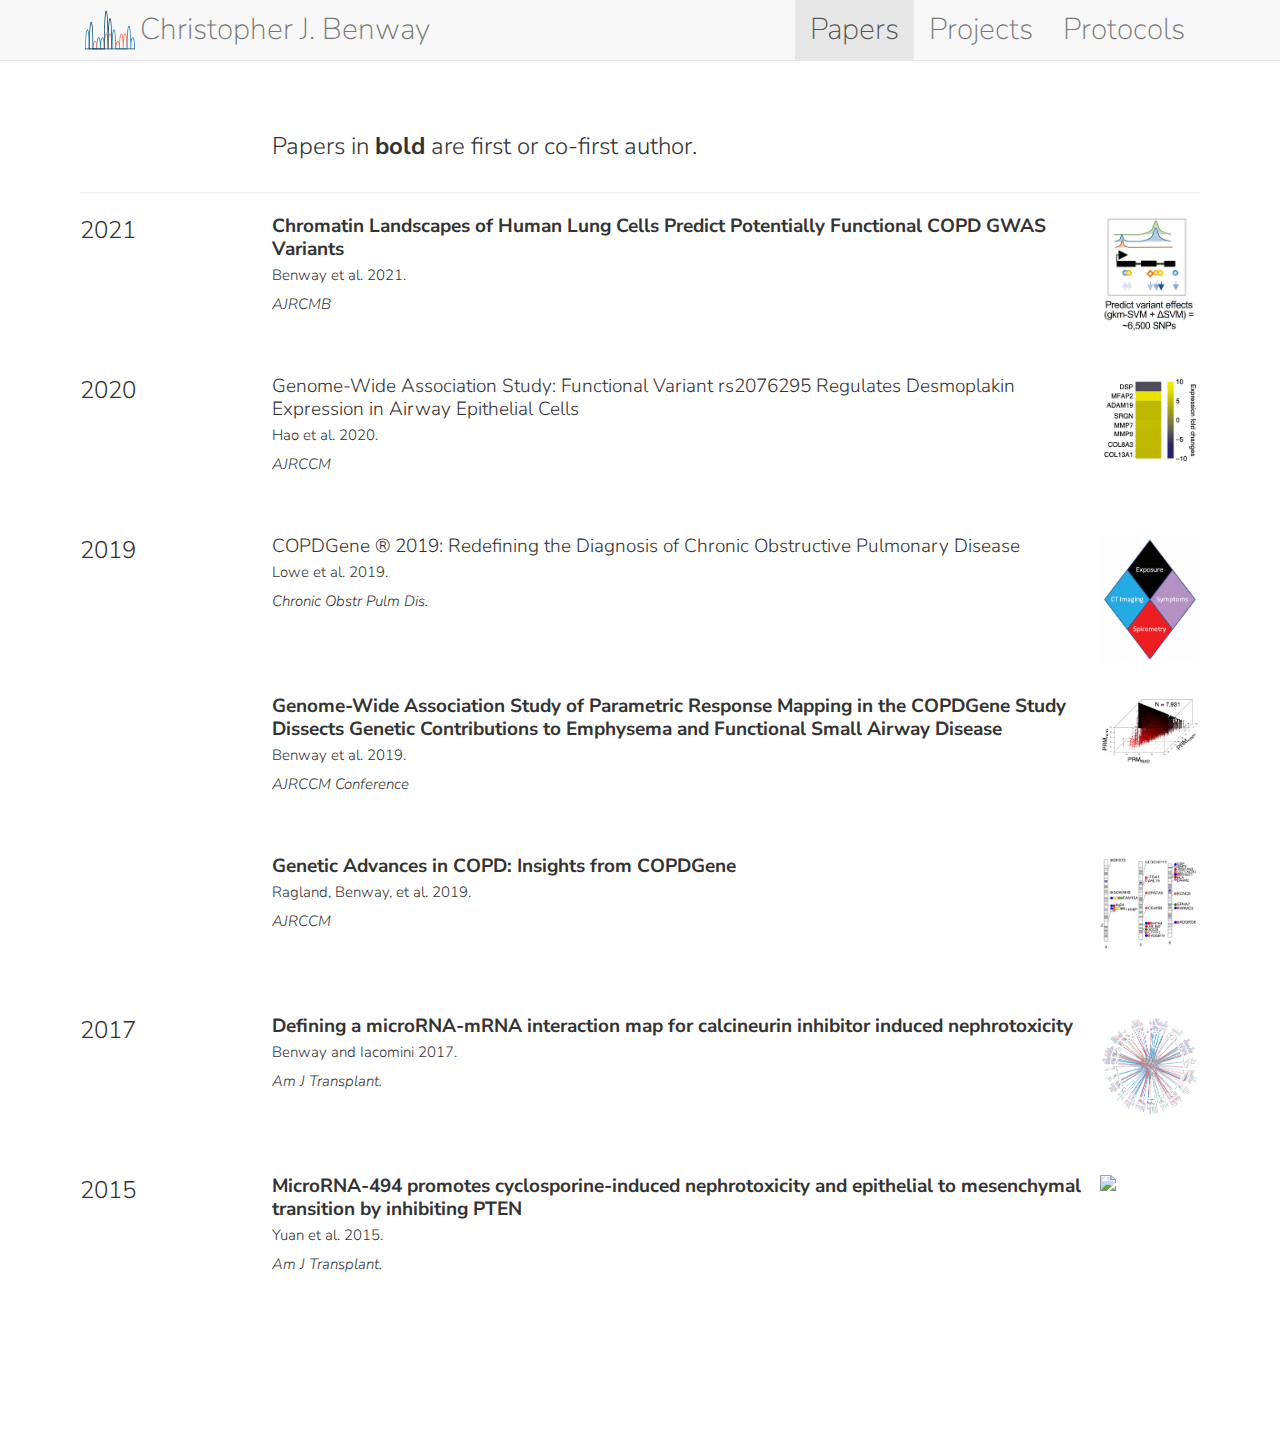
==== commit 7cc6b468: "Update index.html" ====
--- a/papers/index.html
+++ b/papers/index.html
@@ -252,7 +252,7 @@
 					  
 					<div class="smallhead media-heading"><strong><a href="/papers/yuan-mir-494/" class="off">MicroRNA-494 promotes cyclosporine-induced nephrotoxicity and epithelial to mesenchymal transition by inhibiting PTEN</a></strong></div>
 					
-					<p class="note">Hanchate et al. 2015.</p> <p class="note"><i>Am J Transplant.</i></p>
+					<p class="note">Yuan et al. 2015.</p> <p class="note"><i>Am J Transplant.</i></p>
   				</div>
 			</div>
         </div>
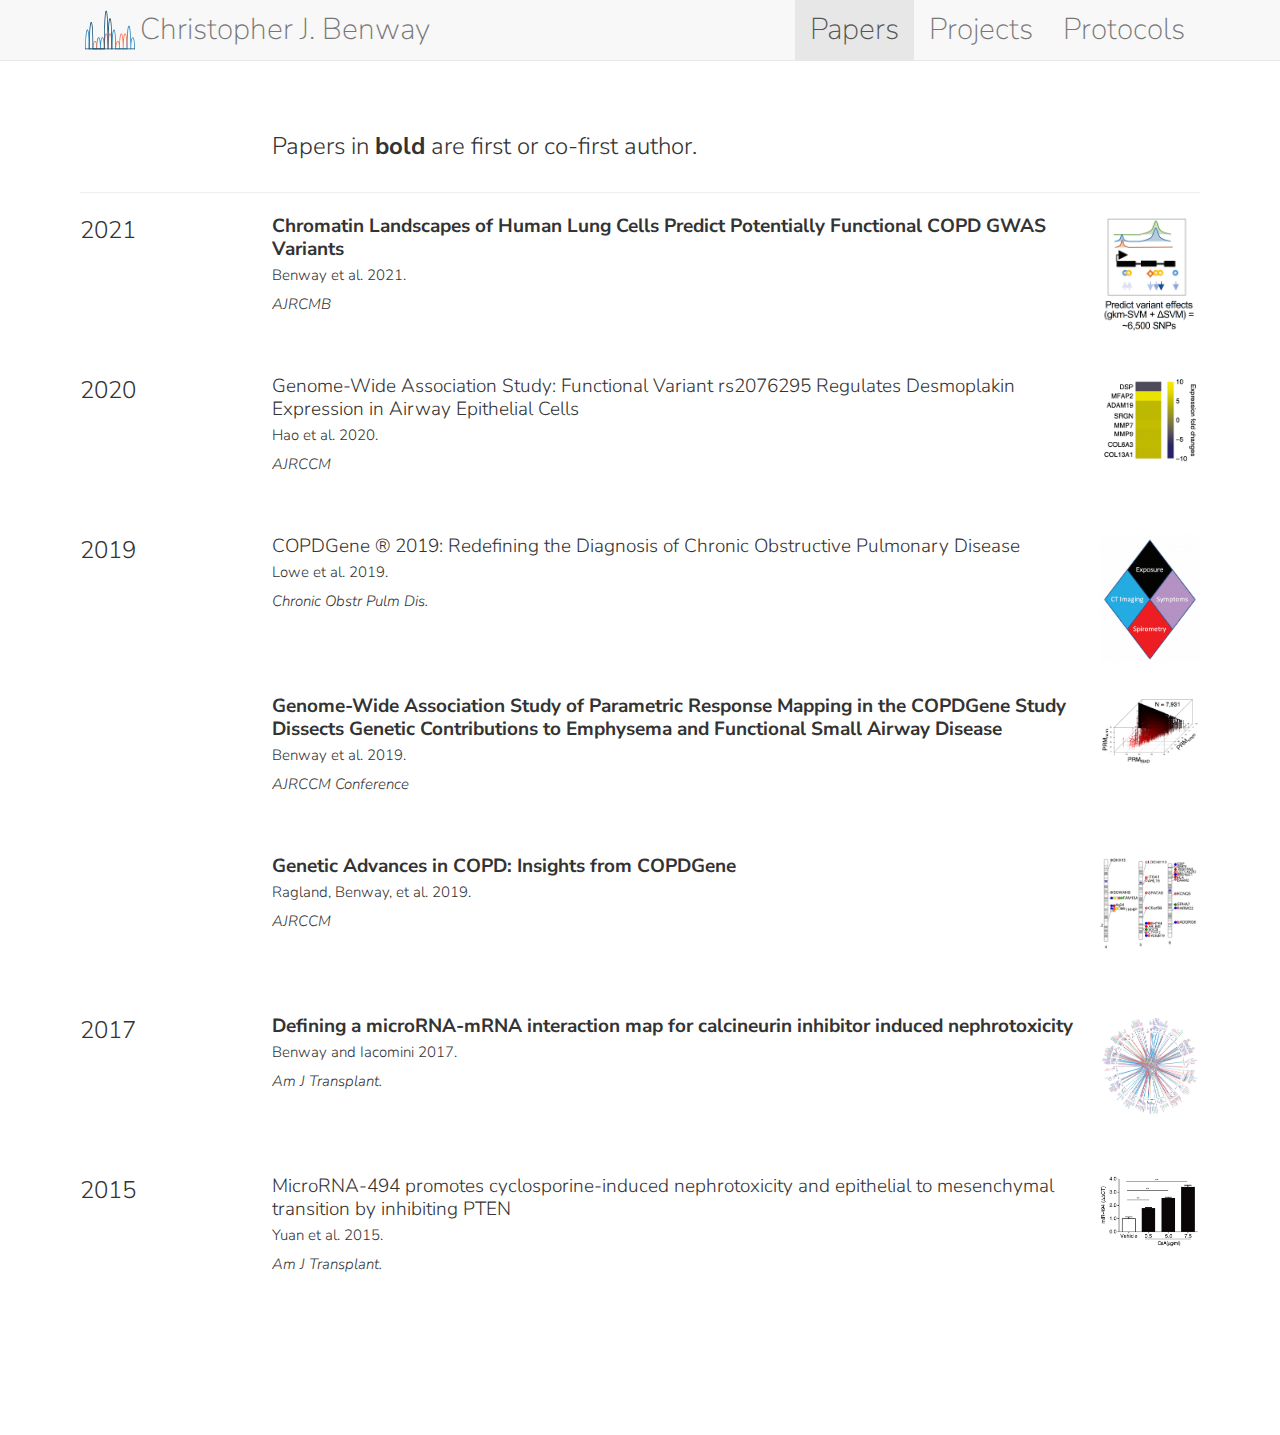
==== commit 746323a4: "Update index.html" ====
--- a/papers/index.html
+++ b/papers/index.html
@@ -250,7 +250,7 @@
   				</a>
  			 	<div class="media-body">
 					  
-					<div class="smallhead media-heading"><strong><a href="/papers/yuan-mir-494/" class="off">MicroRNA-494 promotes cyclosporine-induced nephrotoxicity and epithelial to mesenchymal transition by inhibiting PTEN</a></strong></div>
+					<div class="smallhead media-heading"><a href="/papers/yuan-mir-494/" class="off">MicroRNA-494 promotes cyclosporine-induced nephrotoxicity and epithelial to mesenchymal transition by inhibiting PTEN</a></div>
 					
 					<p class="note">Yuan et al. 2015.</p> <p class="note"><i>Am J Transplant.</i></p>
   				</div>
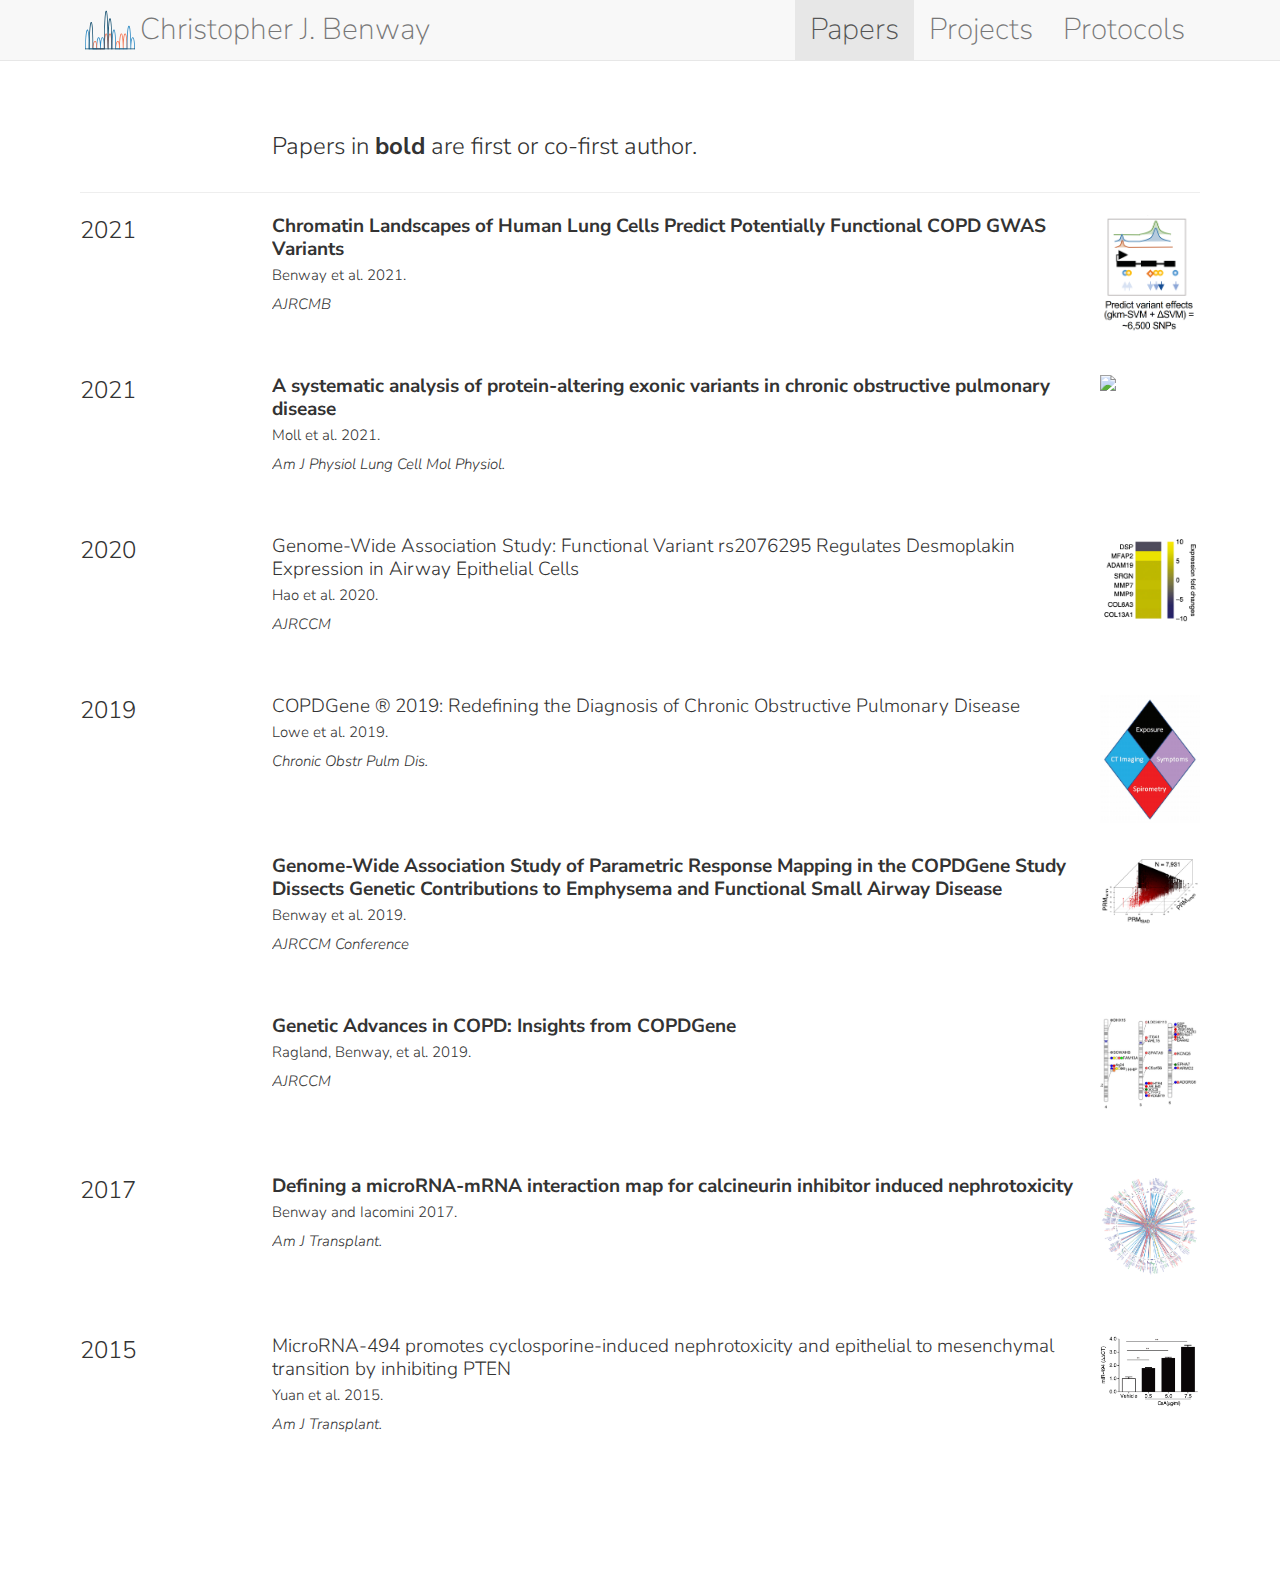
==== commit ede99e96: "Update index.html" ====
--- a/papers/index.html
+++ b/papers/index.html
@@ -12,7 +12,7 @@
 	<!-- Favicon -->
 	<link rel="shortcut icon" href="/images/favicon.png"/>	
 			
-	<!-- Google Analytics -->	
+	<!-- Google Analytics	
 	<script>
 		(function(i,s,o,g,r,a,m){i['GoogleAnalyticsObject']=r;i[r]=i[r]||function(){
 		(i[r].q=i[r].q||[]).push(arguments)},i[r].l=1*new Date();a=s.createElement(o),
@@ -22,6 +22,16 @@
 		ga('create', '269018817', 'cbenway.github.io');
 		ga('send', 'pageview');
 
+	</script> -->
+
+	<!-- Global site tag (gtag.js) - Google Analytics -->
+	<script async src="https://www.googletagmanager.com/gtag/js?id=G-YZ6WED56QC"></script>
+	<script>
+	  window.dataLayer = window.dataLayer || [];
+	  function gtag(){dataLayer.push(arguments);}
+	  gtag('js', new Date());
+	
+	  gtag('config', 'G-YZ6WED56QC');
 	</script>
 			
 </head>
@@ -101,7 +111,28 @@
         </div>
     </div><div class="bigspacer"></div>
 
-    
+    <div class="row">
+		<div class="col-md-2 paperbox">
+				<div class="media-body">
+				
+				<div class="head media-heading" id="2021-ref" class="off">2021</div>
+				
+				</div>
+		</div>
+		<div class="col-md-10 paperbox">
+			<div class="media">
+  				<a class="pull-right" href="/papers/moll-exon/">
+    				<img width=100 class="media-object" src="/images/papers/moll-exon-fig4.png">
+  				</a>
+ 			 	<div class="media-body">
+					
+    				<div class="smallhead media-heading"><strong><a href="/papers/moll-exon/" class="off">A systematic analysis of protein-altering exonic variants in chronic obstructive pulmonary disease</a></strong></div>
+					
+					<p class="note">Moll et al. 2021.</p> <p class="note"><i>Am J Physiol Lung Cell Mol Physiol.</i></p>
+  				</div>
+			</div>
+        </div>
+    </div><div class="bigspacer"></div>
     
 
     <div class="row">
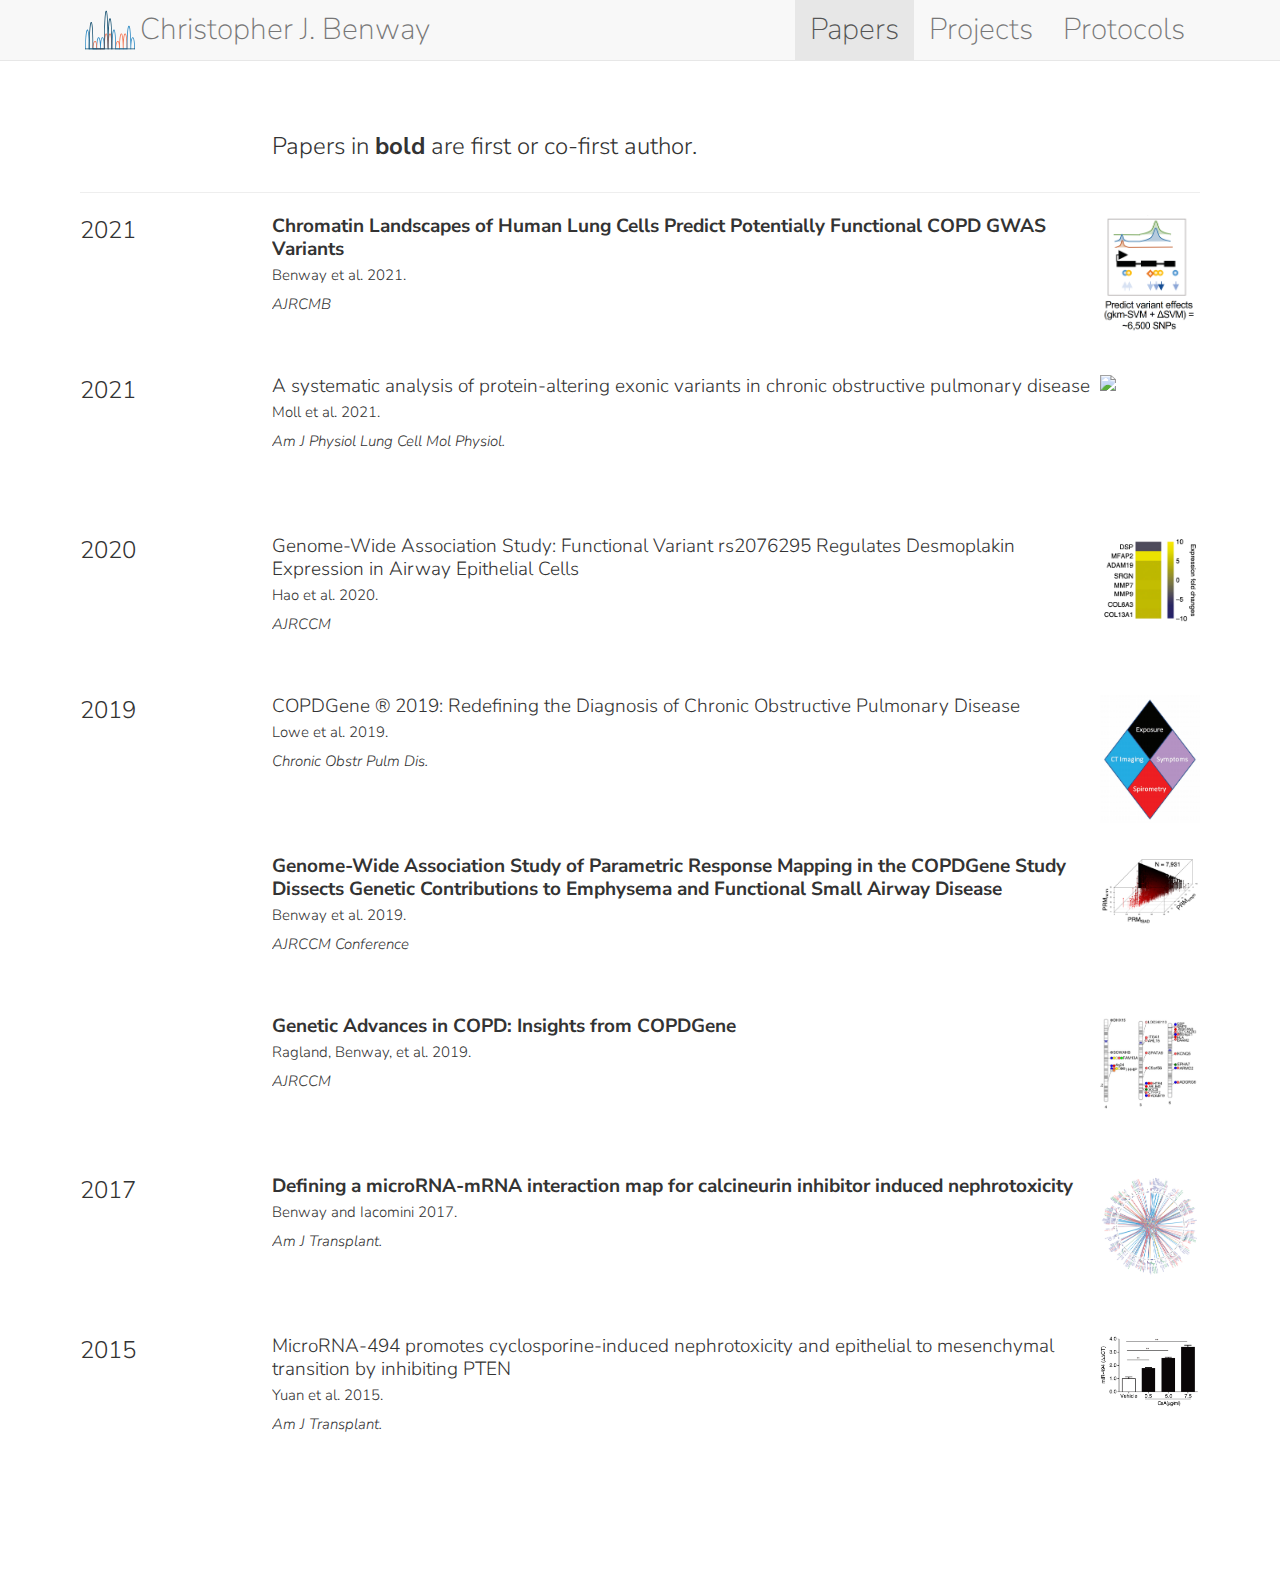
==== commit c53a7ff8: "Update index.html" ====
--- a/papers/index.html
+++ b/papers/index.html
@@ -126,7 +126,7 @@
   				</a>
  			 	<div class="media-body">
 					
-    				<div class="smallhead media-heading"><strong><a href="/papers/moll-exon/" class="off">A systematic analysis of protein-altering exonic variants in chronic obstructive pulmonary disease</a></strong></div>
+    				<div class="smallhead media-heading"><a href="/papers/moll-exon/" class="off">A systematic analysis of protein-altering exonic variants in chronic obstructive pulmonary disease</a></div>
 					
 					<p class="note">Moll et al. 2021.</p> <p class="note"><i>Am J Physiol Lung Cell Mol Physiol.</i></p>
   				</div>
